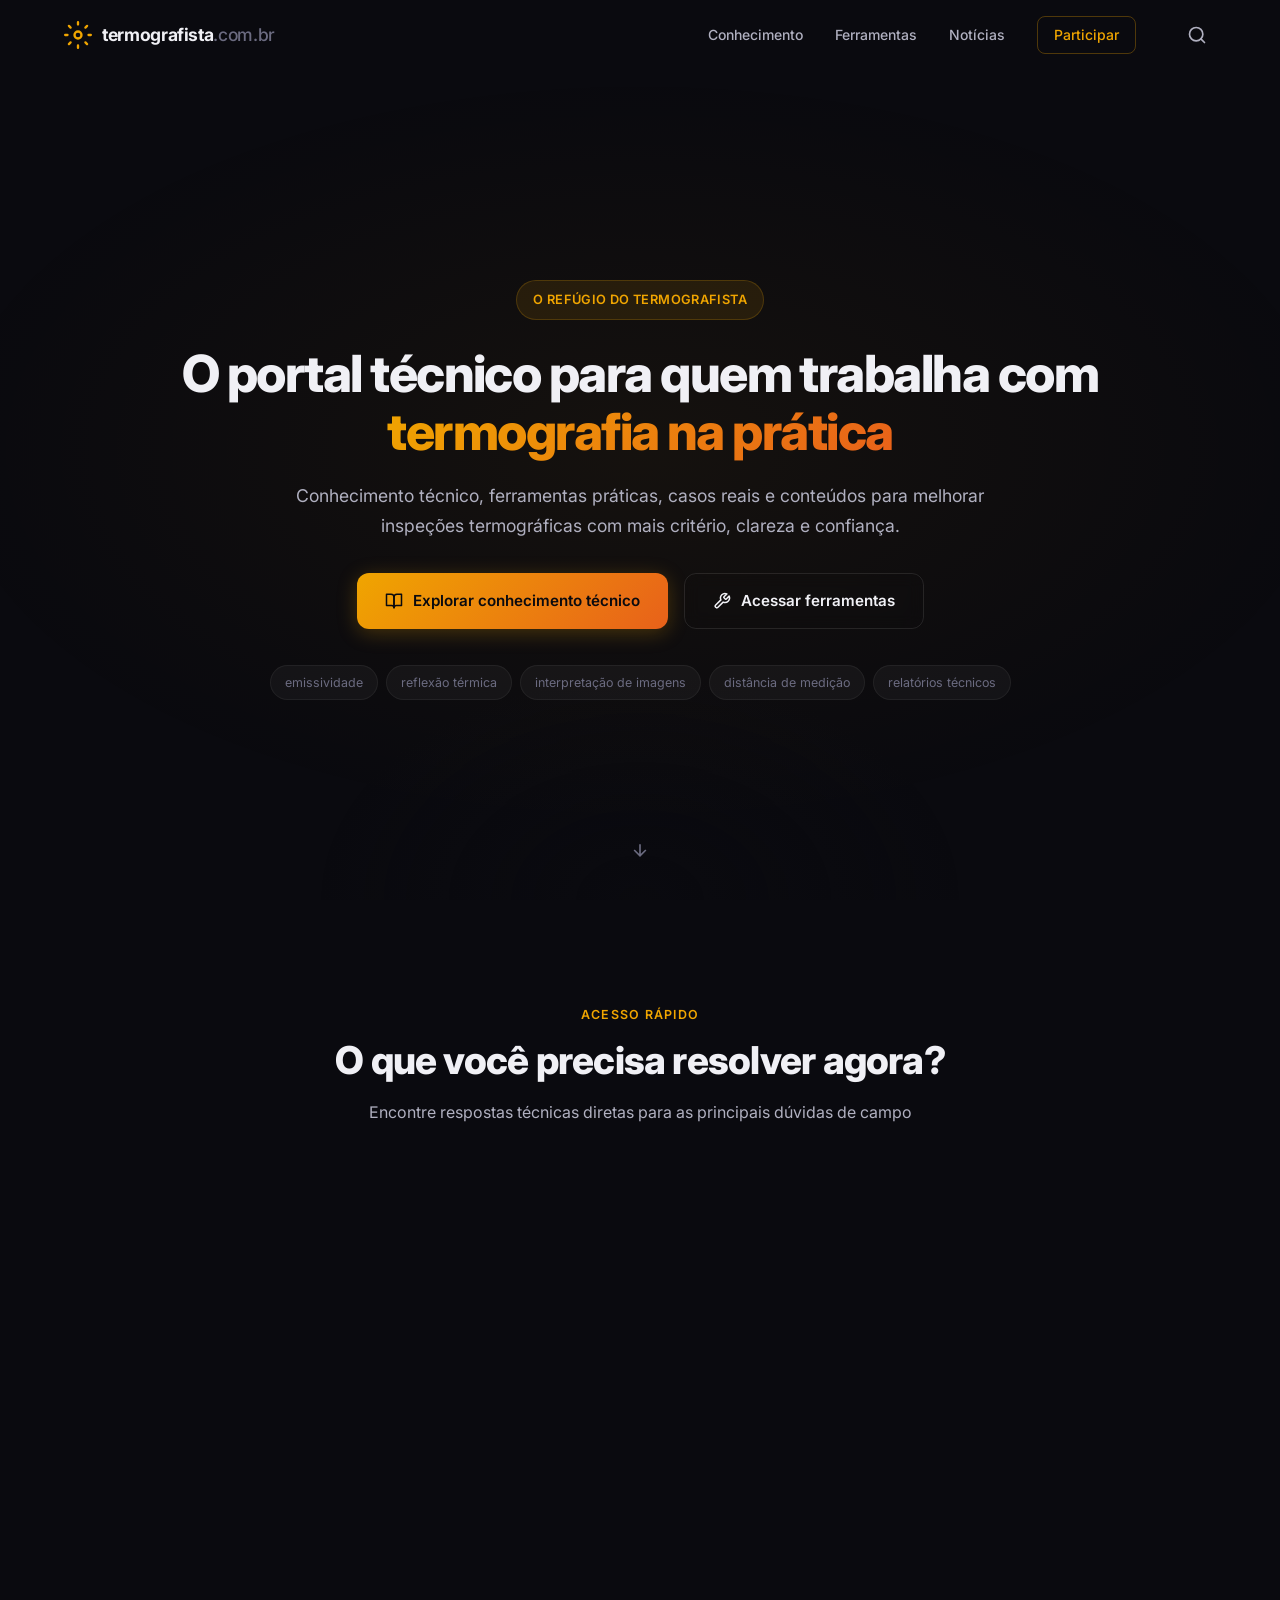
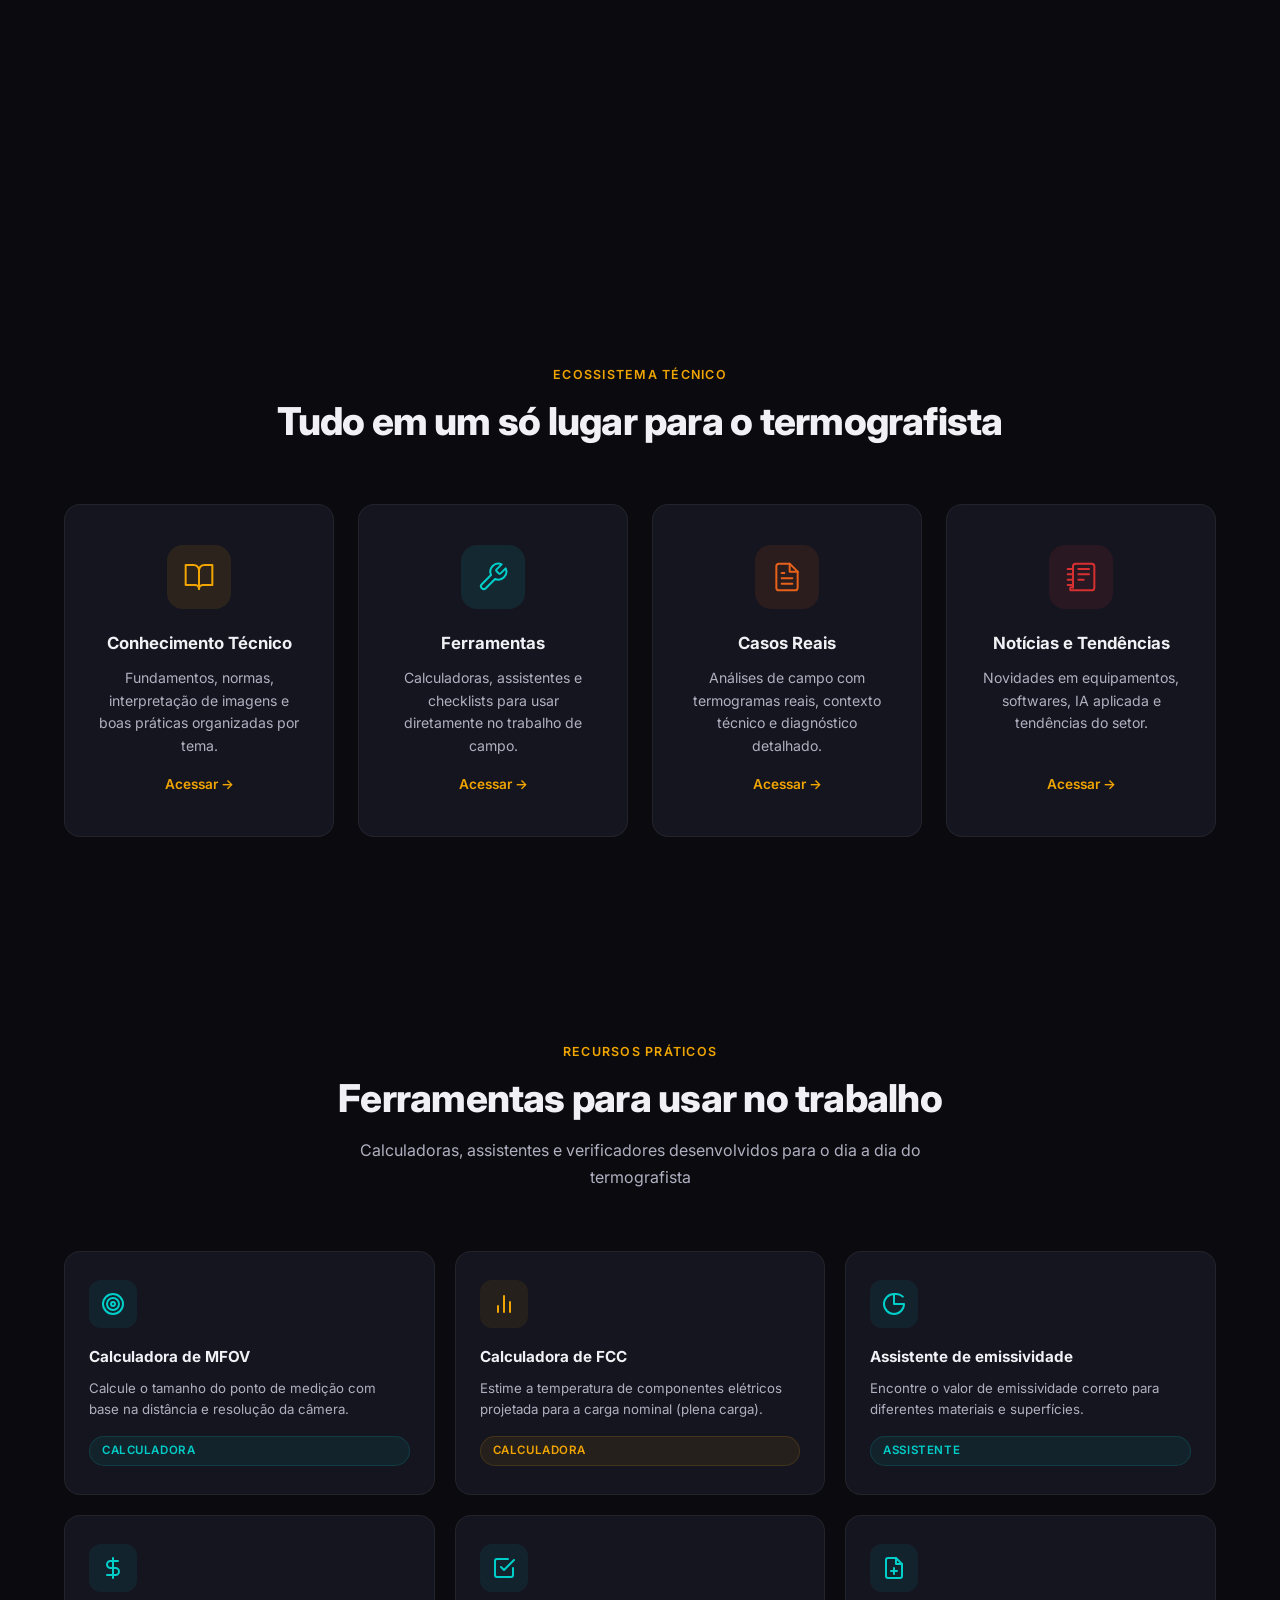
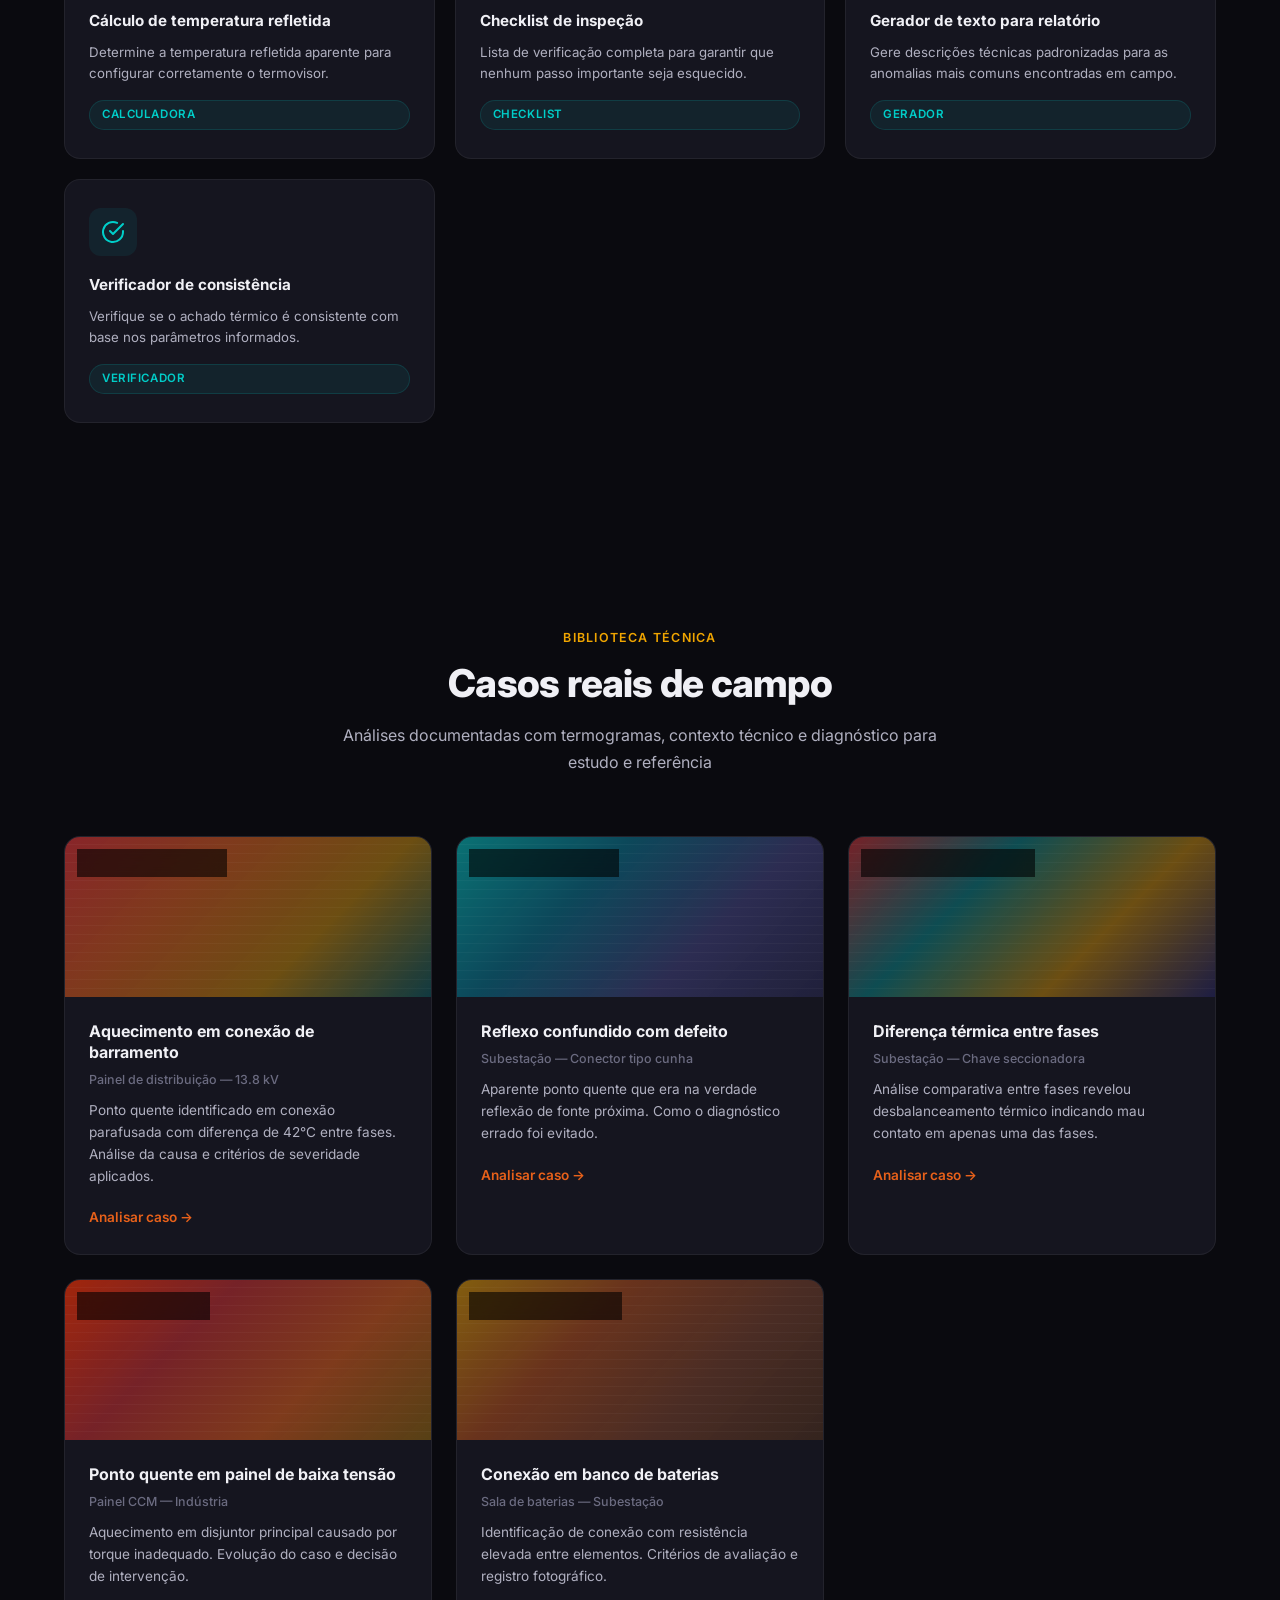
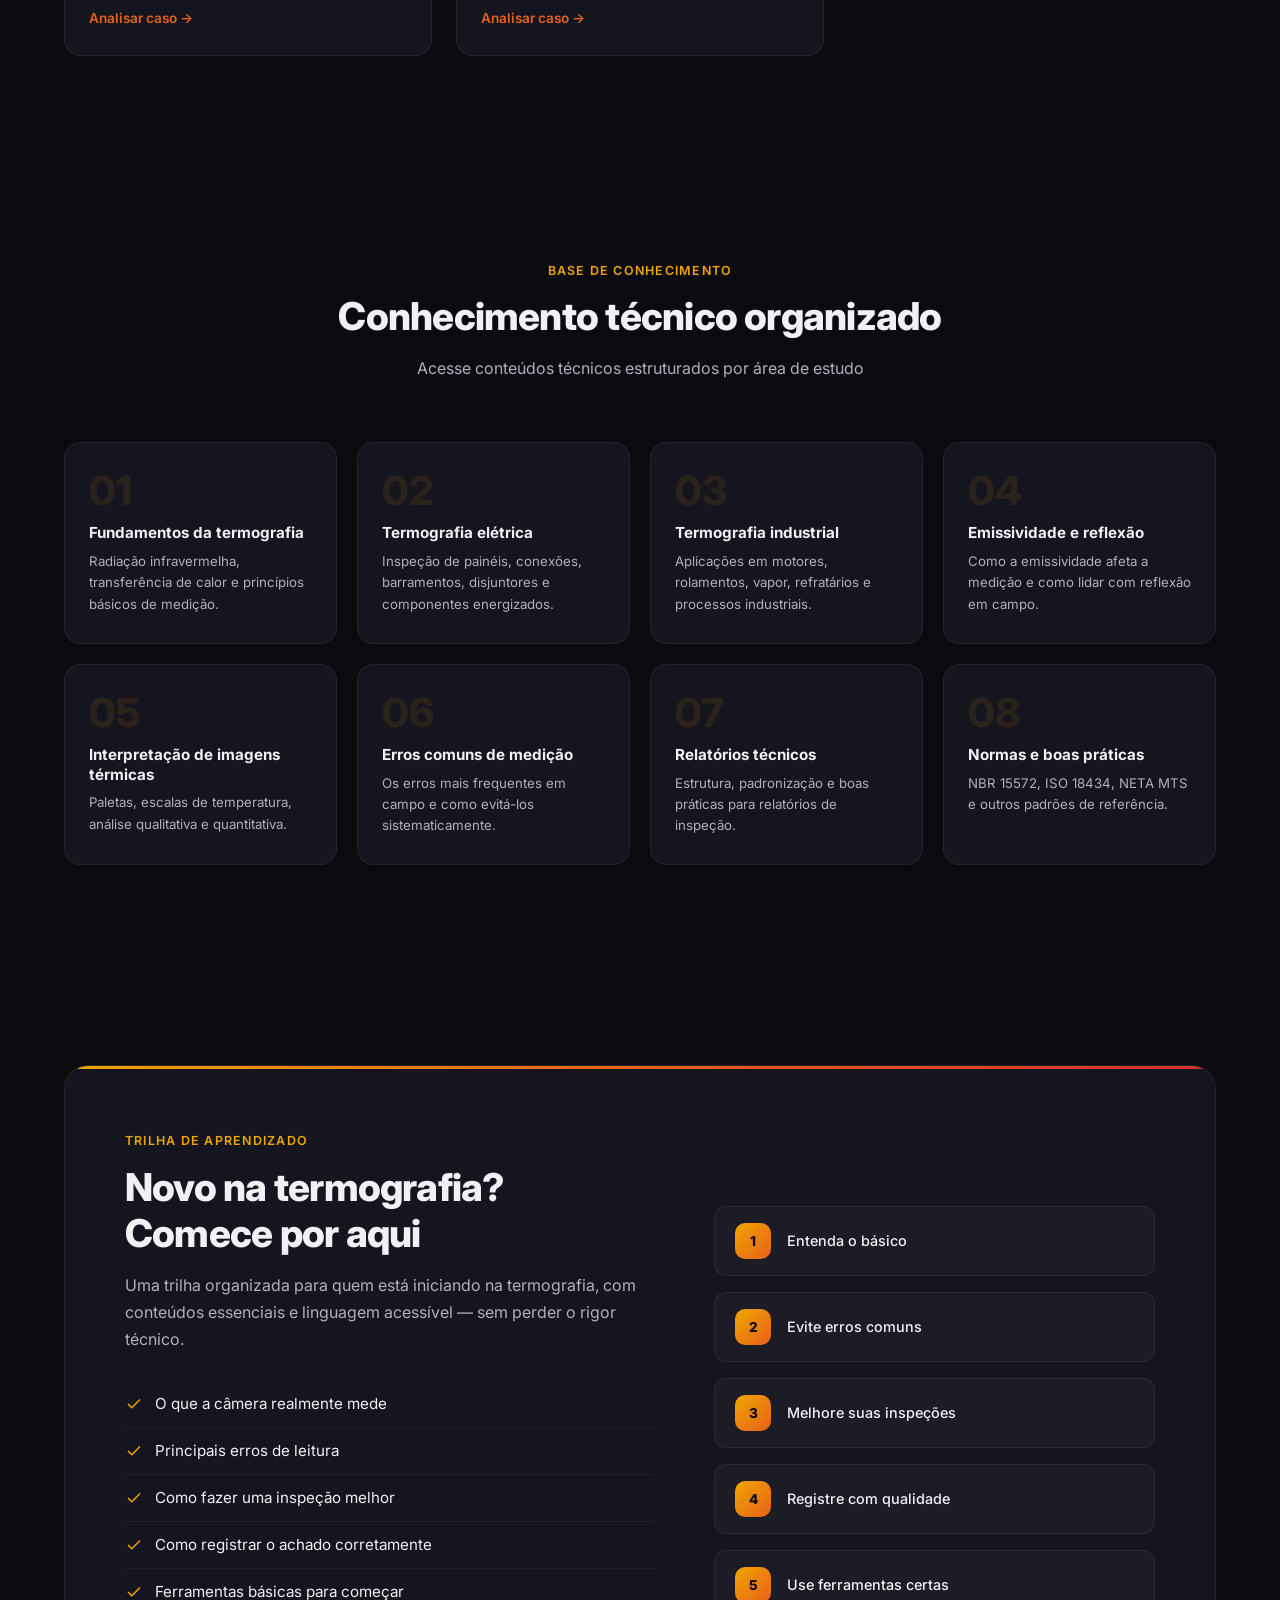
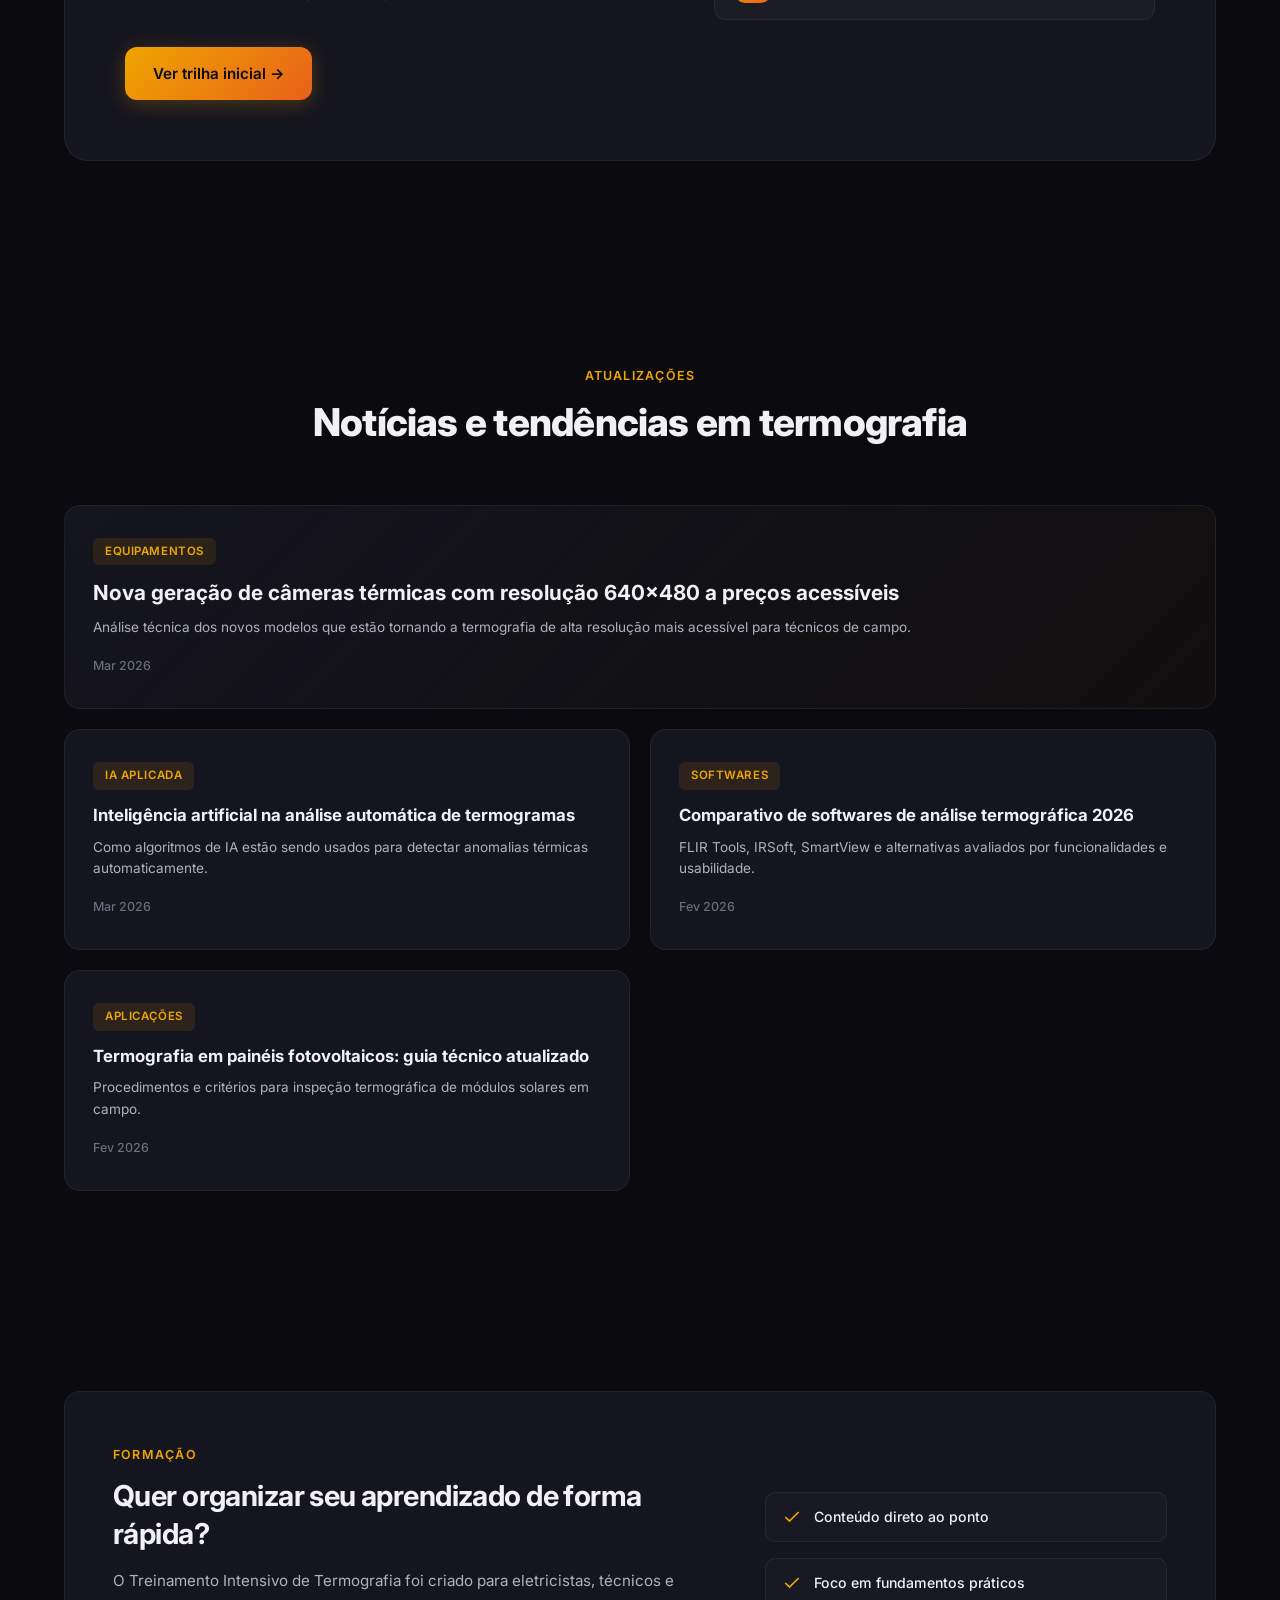
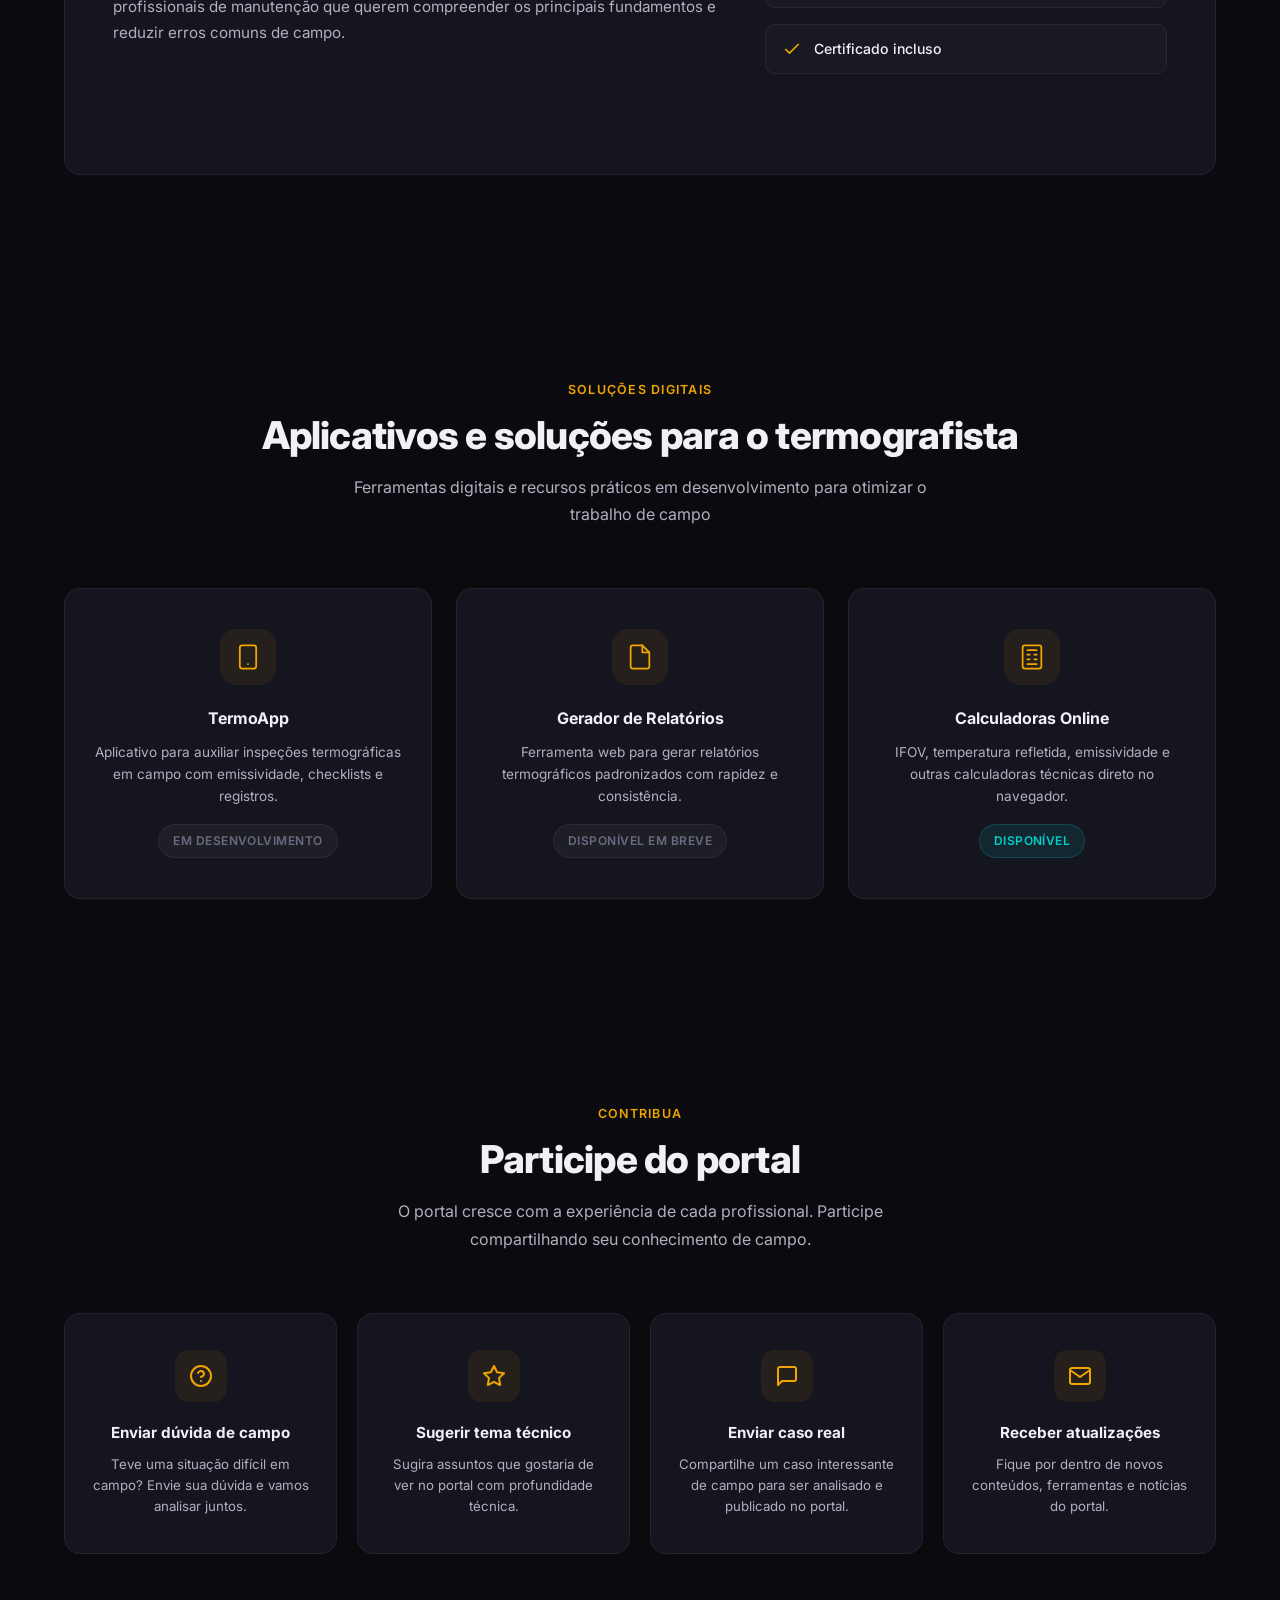
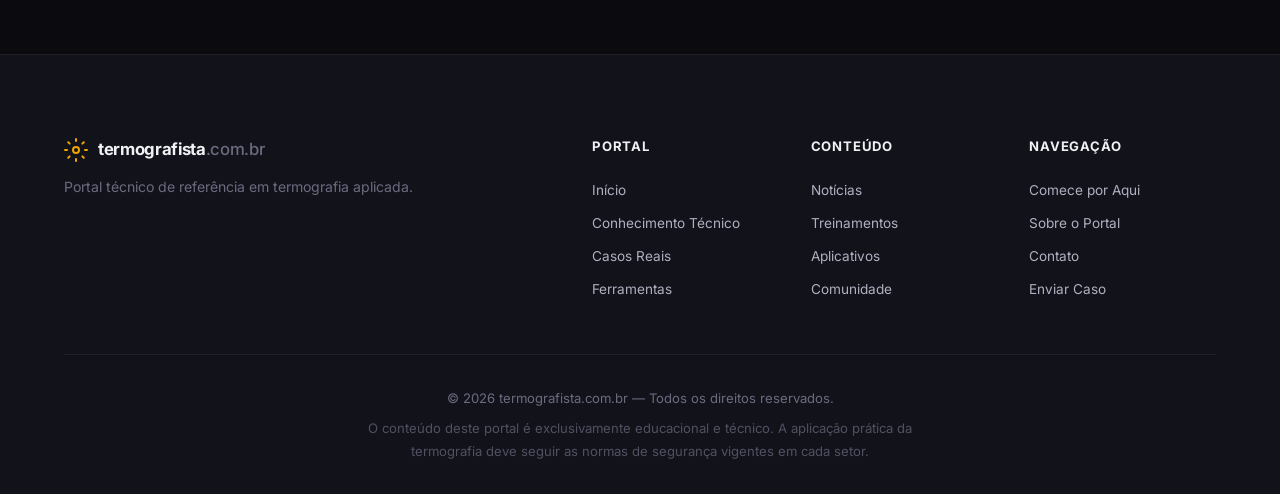
==== index.html @ 7bcf5c2f "Inserindo calculadora FCC" ====
<!DOCTYPE html>
<html lang="pt-BR">

<head>
    <meta charset="UTF-8">
    <meta name="viewport" content="width=device-width, initial-scale=1.0">
    <title>Termografista — Portal Técnico de Termografia Aplicada</title>
    <meta name="description"
        content="Portal técnico de referência em termografia aplicada. Conhecimento técnico, ferramentas práticas, casos reais e conteúdos para melhorar inspeções termográficas.">
    <meta name="keywords"
        content="termografia, termografista, inspeção termográfica, manutenção preditiva, câmera térmica, emissividade, IFOV, relatório técnico">
    <meta name="author" content="Nivacyr Carvalho Jr">
    <meta name="robots" content="index, follow">

    <!-- Open Graph -->
    <meta property="og:title" content="Termografista — Portal Técnico de Termografia Aplicada">
    <meta property="og:description"
        content="Conhecimento técnico, ferramentas práticas, casos reais e conteúdos para melhorar inspeções termográficas.">
    <meta property="og:type" content="website">
    <meta property="og:url" content="https://www.termografista.com.br">

    <!-- Fonts -->
    <link rel="preconnect" href="https://fonts.googleapis.com">
    <link rel="preconnect" href="https://fonts.gstatic.com" crossorigin>
    <link href="https://fonts.googleapis.com/css2?family=Inter:wght@400;500;600;700;800&display=swap" rel="stylesheet">

    <!-- Styles -->
    <link rel="stylesheet" href="style.css">

    <!-- Schema.org JSON-LD -->
    <script type="application/ld+json">
    {
        "@context": "https://schema.org",
        "@type": "WebSite",
        "name": "Termografista",
        "url": "https://www.termografista.com.br",
        "description": "Portal técnico de referência em termografia aplicada para eletricistas, técnicos de manutenção e inspetores.",
        "publisher": {
            "@type": "Person",
            "name": "Nivacyr Carvalho Jr"
        },
        "potentialAction": {
            "@type": "SearchAction",
            "target": "https://www.termografista.com.br/busca?q={search_term_string}",
            "query-input": "required name=search_term_string"
        }
    }
    </script>
</head>

<body>
    <!-- ============ BACKGROUND VIDEO ============ -->
    <video autoplay muted loop playsinline class="background-video">
        <source src="video.mp4" type="video/mp4">
    </video>

    <!-- ============ NAVBAR ============ -->
    <nav class="navbar" id="navbar">
        <div class="nav-container">
            <a href="#" class="nav-logo">
                <span class="logo-icon">
                    <svg width="28" height="28" viewBox="0 0 24 24" fill="none" stroke="currentColor" stroke-width="2"
                        stroke-linecap="round" stroke-linejoin="round">
                        <circle cx="12" cy="12" r="3" />
                        <path d="M12 1v2M12 21v2M4.22 4.22l1.42 1.42M18.36 18.36l1.42 1.42M1 12h2M21 12h2M4.22 19.78l1.42-1.42M18.36 5.64l1.42-1.42" />
                    </svg>
                </span>
                <span class="logo-text">termografista<span class="logo-dot">.com.br</span></span>
            </a>
            <div class="nav-links" id="navLinks">
                <a href="#conhecimento" class="nav-link">Conhecimento</a>
                <a href="#ferramentas" class="nav-link">Ferramentas</a>
                <a href="#noticias" class="nav-link">Notícias</a>
                <a href="#comunidade" class="nav-link nav-link-cta">Participar</a>
                
                <!-- Barra de Pesquisa Expansível -->
                <div class="search-container">
                    <form action="pesquisa.html" method="GET" target="_blank" class="search-form">
                        <input type="text" name="q" class="search-input" placeholder="Pesquisar..." required>
                        <button type="submit" class="search-btn" aria-label="Pesquisar">
                            <svg width="20" height="20" viewBox="0 0 24 24" fill="none" stroke="currentColor" stroke-width="2" stroke-linecap="round" stroke-linejoin="round">
                                <circle cx="11" cy="11" r="8"></circle>
                                <line x1="21" y1="21" x2="16.65" y2="16.65"></line>
                            </svg>
                        </button>
                    </form>
                </div>
            </div>
            <button class="nav-toggle" id="navToggle" aria-label="Menu">
                <span></span>
                <span></span>
                <span></span>
            </button>
        </div>
    </nav>

    <!-- ============ 1. HERO PRINCIPAL ============ -->
    <section class="hero" id="hero">
        <div class="hero-bg-gradient"></div>
        <div class="hero-container">
            <div class="hero-content">
                <div class="hero-badge">O REFÚGIO DO TERMOGRAFISTA</div>
                <h1 class="hero-title">
                    O portal técnico para quem trabalha com
                    <span class="hero-highlight">termografia na prática</span>
                </h1>
                <p class="hero-subtitle">
                    Conhecimento técnico, ferramentas práticas, casos reais e conteúdos para melhorar inspeções
                    termográficas com mais critério, clareza e confiança.
                </p>
                <div class="hero-buttons">
                    <a href="#conhecimento" class="btn btn-primary" id="btn-explorar">
                        <svg width="18" height="18" viewBox="0 0 24 24" fill="none" stroke="currentColor"
                            stroke-width="2" stroke-linecap="round" stroke-linejoin="round">
                            <path d="M2 3h6a4 4 0 0 1 4 4v14a3 3 0 0 0-3-3H2z" />
                            <path d="M22 3h-6a4 4 0 0 0-4 4v14a3 3 0 0 1 3-3h7z" />
                        </svg>
                        Explorar conhecimento técnico
                    </a>
                    <a href="#ferramentas" class="btn btn-secondary" id="btn-ferramentas">
                        <svg width="18" height="18" viewBox="0 0 24 24" fill="none" stroke="currentColor"
                            stroke-width="2" stroke-linecap="round" stroke-linejoin="round">
                            <path d="M14.7 6.3a1 1 0 0 0 0 1.4l1.6 1.6a1 1 0 0 0 1.4 0l3.77-3.77a6 6 0 0 1-7.94 7.94l-6.91 6.91a2.12 2.12 0 0 1-3-3l6.91-6.91a6 6 0 0 1 7.94-7.94l-3.76 3.76z" />
                        </svg>
                        Acessar ferramentas
                    </a>
                </div>
                <div class="hero-tags">
                    <span class="hero-tag">emissividade</span>
                    <span class="hero-tag">reflexão térmica</span>
                    <span class="hero-tag">interpretação de imagens</span>
                    <span class="hero-tag">distância de medição</span>
                    <span class="hero-tag">relatórios técnicos</span>
                </div>
            </div>

        </div>
        <div class="hero-scroll-indicator">
            <svg width="20" height="20" viewBox="0 0 24 24" fill="none" stroke="currentColor" stroke-width="2">
                <path d="M12 5v14M5 12l7 7 7-7" />
            </svg>
        </div>
    </section>

    <!-- ============ 2. ACESSO RÁPIDO POR DÚVIDA REAL ============ -->
    <section class="section section-duvidas" id="duvidas">
        <div class="container">
            <div class="section-header">
                <span class="section-label">Acesso rápido</span>
                <h2 class="section-title">O que você precisa resolver agora?</h2>
                <p class="section-desc">Encontre respostas técnicas diretas para as principais dúvidas de campo</p>
            </div>
            <div class="duvidas-grid">
                <div class="duvida-card" id="duvida-emissividade">
                    <div class="duvida-card-inner">
                        <div class="duvida-card-front">
                            <div class="duvida-icon">
                                <svg width="24" height="24" viewBox="0 0 24 24" fill="none" stroke="currentColor" stroke-width="2" stroke-linecap="round" stroke-linejoin="round">
                                    <circle cx="12" cy="12" r="10" />
                                    <path d="M12 16v-4M12 8h.01" />
                                </svg>
                            </div>
                            <h3>Erro de emissividade</h3>
                            <p>Entenda por que o valor de emissividade errado compromete toda a sua medição de temperatura.</p>
                            <span class="duvida-link btn-flip">Ver explicação →</span>
                        </div>
                        <div class="duvida-card-back">
                            <p>Valor incorreto de emissividade gera leituras erradas de temperatura, podendo mascarar ou exagerar falhas térmicas.</p>
                            <span class="duvida-link btn-flip">← Voltar</span>
                        </div>
                    </div>
                </div>
                <div class="duvida-card" id="duvida-reflexo">
                    <div class="duvida-card-inner">
                        <div class="duvida-card-front">
                            <div class="duvida-icon">
                                <svg width="24" height="24" viewBox="0 0 24 24" fill="none" stroke="currentColor" stroke-width="2" stroke-linecap="round" stroke-linejoin="round">
                                    <path d="M12 2L2 7l10 5 10-5-10-5zM2 17l10 5 10-5M2 12l10 5 10-5" />
                                </svg>
                            </div>
                            <h3>Reflexo térmico ou aquecimento real?</h3>
                            <p>Como diferenciar uma fonte de calor refletida de um ponto quente verdadeiro na imagem.</p>
                            <span class="duvida-link btn-flip">Ver explicação →</span>
                        </div>
                        <div class="duvida-card-back">
                            <p>Se a temperatura muda com o ângulo ou posição, é reflexo. Se permanece fixa no ponto, é aquecimento real.</p>
                            <span class="duvida-link btn-flip">← Voltar</span>
                        </div>
                    </div>
                </div>
                <div class="duvida-card" id="duvida-ifov">
                    <div class="duvida-card-inner">
                        <div class="duvida-card-front">
                            <div class="duvida-icon">
                                <svg width="24" height="24" viewBox="0 0 24 24" fill="none" stroke="currentColor" stroke-width="2" stroke-linecap="round" stroke-linejoin="round">
                                    <circle cx="12" cy="12" r="10" />
                                    <circle cx="12" cy="12" r="6" />
                                    <circle cx="12" cy="12" r="2" />
                                </svg>
                            </div>
                            <h3>Distância de medição e IFOV</h3>
                            <p>Saiba como a distância e a resolução óptica afetam diretamente a precisão da leitura.</p>
                            <span class="duvida-link btn-flip">Ver explicação →</span>
                        </div>
                        <div class="duvida-card-back">
                            <p>Se o alvo for menor que o IFOV, a leitura mistura fundo e perde precisão. O alvo deve ocupar vários pixels.</p>
                            <span class="duvida-link btn-flip">← Voltar</span>
                        </div>
                    </div>
                </div>
                <div class="duvida-card" id="duvida-gradiente">
                    <div class="duvida-card-inner">
                        <div class="duvida-card-front">
                            <div class="duvida-icon">
                                <svg width="24" height="24" viewBox="0 0 24 24" fill="none" stroke="currentColor" stroke-width="2" stroke-linecap="round" stroke-linejoin="round">
                                    <path d="M4 14.899A7 7 0 1 1 15.71 8h1.79a4.5 4.5 0 0 1 2.5 8.242" />
                                    <path d="M12 12v9M8 17l4 4 4-4" />
                                </svg>
                            </div>
                            <h3>Como interpretar gradiente térmico</h3>
                            <p>Interprete corretamente as variações de temperatura em diferentes pontos do componente.</p>
                            <span class="duvida-link btn-flip">Ver explicação →</span>
                        </div>
                        <div class="duvida-card-back">
                            <p>Diferença de temperatura (ΔT) indica anomalias. Comparar sempre fases e pontos equivalentes.</p>
                            <span class="duvida-link btn-flip">← Voltar</span>
                        </div>
                    </div>
                </div>
                <div class="duvida-card" id="duvida-relatorio">
                    <div class="duvida-card-inner">
                        <div class="duvida-card-front">
                            <div class="duvida-icon">
                                <svg width="24" height="24" viewBox="0 0 24 24" fill="none" stroke="currentColor" stroke-width="2" stroke-linecap="round" stroke-linejoin="round">
                                    <path d="M14 2H6a2 2 0 0 0-2 2v16a2 2 0 0 0 2 2h12a2 2 0 0 0 2-2V8z" />
                                    <polyline points="14 2 14 8 20 8" />
                                    <line x1="16" y1="13" x2="8" y2="13" />
                                    <line x1="16" y1="17" x2="8" y2="17" />
                                </svg>
                            </div>
                            <h3>Como descrever o achado no relatório</h3>
                            <p>Técnicas para registrar anomalias térmicas com clareza, objetividade e critério técnico.</p>
                            <span class="duvida-link btn-flip">Ver explicação →</span>
                        </div>
                        <div class="duvida-card-back">
                            <p>Registrar local, carga, temperaturas, ΔT, possível causa e recomendação, de forma objetiva e quantificada.</p>
                            <span class="duvida-link btn-flip">← Voltar</span>
                        </div>
                    </div>
                </div>
                <div class="duvida-card" id="duvida-metalicas">
                    <div class="duvida-card-inner">
                        <div class="duvida-card-front">
                            <div class="duvida-icon">
                                <svg width="24" height="24" viewBox="0 0 24 24" fill="none" stroke="currentColor" stroke-width="2" stroke-linecap="round" stroke-linejoin="round">
                                    <rect x="3" y="3" width="18" height="18" rx="2" ry="2" />
                                    <path d="M3 9h18M9 21V9" />
                                </svg>
                            </div>
                            <h3>Superfícies metálicas brilhantes</h3>
                            <p>Por que metais polidos e brilhantes são os alvos mais difíceis e como lidar com isso.</p>
                            <span class="duvida-link btn-flip">Ver explicação →</span>
                        </div>
                        <div class="duvida-card-back">
                            <p>Baixa emissividade e alta reflexão geram leituras falsas. Use fita ou ajuste emissividade.</p>
                            <span class="duvida-link btn-flip">← Voltar</span>
                        </div>
                    </div>
                </div>
                <div class="duvida-card" id="duvida-radiometrica">
                    <div class="duvida-card-inner">
                        <div class="duvida-card-front">
                            <div class="duvida-icon">
                                <svg width="24" height="24" viewBox="0 0 24 24" fill="none" stroke="currentColor" stroke-width="2" stroke-linecap="round" stroke-linejoin="round">
                                    <rect x="2" y="2" width="20" height="20" rx="2" />
                                    <path d="M7 2v20M17 2v20M2 12h20M2 7h5M2 17h5M17 7h5M17 17h5" />
                                </svg>
                            </div>
                            <h3>Imagem térmica vs. radiométrica</h3>
                            <p>Entenda a diferença entre uma foto térmica simples e um termograma com dados reais de temperatura.</p>
                            <span class="duvida-link btn-flip">Ver explicação →</span>
                        </div>
                        <div class="duvida-card-back">
                            <p>Imagem simples é visual. Radiométrica permite medir temperatura em cada pixel e analisar corretamente.</p>
                            <span class="duvida-link btn-flip">← Voltar</span>
                        </div>
                    </div>
                </div>
                <div class="duvida-card" id="duvida-eletrica">
                    <div class="duvida-card-inner">
                        <div class="duvida-card-front">
                            <div class="duvida-icon">
                                <svg width="24" height="24" viewBox="0 0 24 24" fill="none" stroke="currentColor" stroke-width="2" stroke-linecap="round" stroke-linejoin="round">
                                    <path d="M13 2 3 14h9l-1 8 10-12h-9l1-8z" />
                                </svg>
                            </div>
                            <h3>Erros de leitura em inspeção elétrica</h3>
                            <p>Os erros mais comuns ao inspecionar painéis, barramentos e conexões elétricas com termovisor.</p>
                            <span class="duvida-link btn-flip">Ver explicação →</span>
                        </div>
                        <div class="duvida-card-back">
                            <p>Principais: emissividade errada, reflexo, distância inadequada, baixa carga e falta de comparação entre fases.</p>
                            <span class="duvida-link btn-flip">← Voltar</span>
                        </div>
                    </div>
                </div>
            </div>
        </div>
    </section>

    <!-- ============ 3. PILARES DO PORTAL ============ -->
    <section class="section section-pilares" id="pilares">
        <div class="container">
            <div class="section-header">
                <span class="section-label">Ecossistema técnico</span>
                <h2 class="section-title">Tudo em um só lugar para o termografista</h2>
            </div>
            <div class="pilares-grid">
                <a href="#conhecimento" class="pilar-card" id="pilar-conhecimento">
                    <div class="pilar-icon pilar-icon-conhecimento">
                        <svg width="32" height="32" viewBox="0 0 24 24" fill="none" stroke="currentColor"
                            stroke-width="1.5" stroke-linecap="round" stroke-linejoin="round">
                            <path d="M2 3h6a4 4 0 0 1 4 4v14a3 3 0 0 0-3-3H2z" />
                            <path d="M22 3h-6a4 4 0 0 0-4 4v14a3 3 0 0 1 3-3h7z" />
                        </svg>
                    </div>
                    <h3>Conhecimento Técnico</h3>
                    <p>Fundamentos, normas, interpretação de imagens e boas práticas organizadas por tema.</p>
                    <span class="pilar-link">Acessar →</span>
                </a>
                <a href="#ferramentas" class="pilar-card" id="pilar-ferramentas">
                    <div class="pilar-icon pilar-icon-ferramentas">
                        <svg width="32" height="32" viewBox="0 0 24 24" fill="none" stroke="currentColor"
                            stroke-width="1.5" stroke-linecap="round" stroke-linejoin="round">
                            <path d="M14.7 6.3a1 1 0 0 0 0 1.4l1.6 1.6a1 1 0 0 0 1.4 0l3.77-3.77a6 6 0 0 1-7.94 7.94l-6.91 6.91a2.12 2.12 0 0 1-3-3l6.91-6.91a6 6 0 0 1 7.94-7.94l-3.76 3.76z" />
                        </svg>
                    </div>
                    <h3>Ferramentas</h3>
                    <p>Calculadoras, assistentes e checklists para usar diretamente no trabalho de campo.</p>
                    <span class="pilar-link">Acessar →</span>
                </a>
                <a href="#casos" class="pilar-card" id="pilar-casos">
                    <div class="pilar-icon pilar-icon-casos">
                        <svg width="32" height="32" viewBox="0 0 24 24" fill="none" stroke="currentColor"
                            stroke-width="1.5" stroke-linecap="round" stroke-linejoin="round">
                            <path d="M14 2H6a2 2 0 0 0-2 2v16a2 2 0 0 0 2 2h12a2 2 0 0 0 2-2V8z" />
                            <polyline points="14 2 14 8 20 8" />
                            <path d="M16 13H8M16 17H8M10 9H8" />
                        </svg>
                    </div>
                    <h3>Casos Reais</h3>
                    <p>Análises de campo com termogramas reais, contexto técnico e diagnóstico detalhado.</p>
                    <span class="pilar-link">Acessar →</span>
                </a>
                <a href="#noticias" class="pilar-card" id="pilar-noticias">
                    <div class="pilar-icon pilar-icon-noticias">
                        <svg width="32" height="32" viewBox="0 0 24 24" fill="none" stroke="currentColor"
                            stroke-width="1.5" stroke-linecap="round" stroke-linejoin="round">
                            <path d="M4 22h16a2 2 0 0 0 2-2V4a2 2 0 0 0-2-2H8a2 2 0 0 0-2 2v16a2 2 0 0 0-2 0z" />
                            <path d="M2 6h4M2 10h4M2 14h4M2 18h4" />
                            <path d="M10 6h8M10 10h8M10 14h4" />
                        </svg>
                    </div>
                    <h3>Notícias e Tendências</h3>
                    <p>Novidades em equipamentos, softwares, IA aplicada e tendências do setor.</p>
                    <span class="pilar-link">Acessar →</span>
                </a>
            </div>
        </div>
    </section>

    <!-- ============ 4. FERRAMENTAS EM DESTAQUE ============ -->
    <section class="section section-ferramentas" id="ferramentas">
        <div class="container">
            <div class="section-header">
                <span class="section-label">Recursos práticos</span>
                <h2 class="section-title">Ferramentas para usar no trabalho</h2>
                <p class="section-desc">Calculadoras, assistentes e verificadores desenvolvidos para o dia a dia do
                    termografista</p>
            </div>
            <div class="tools-grid">
                <a href="calculadora-ifov.html" class="tool-card" id="tool-ifov">
                    <div class="tool-icon">
                        <svg width="24" height="24" viewBox="0 0 24 24" fill="none" stroke="currentColor"
                            stroke-width="2" stroke-linecap="round" stroke-linejoin="round">
                            <circle cx="12" cy="12" r="10" />
                            <circle cx="12" cy="12" r="6" />
                            <circle cx="12" cy="12" r="2" />
                        </svg>
                    </div>
                    <h3>Calculadora de MFOV</h3>
                    <p>Calcule o tamanho do ponto de medição com base na distância e resolução da câmera.</p>
                    <span class="tool-badge">Calculadora</span>
                </a>
                <a href="calculadora-fcc.html" class="tool-card" id="tool-fcc">
                    <div class="tool-icon" style="background: rgba(240, 165, 0, 0.08); color: var(--accent-yellow);">
                        <svg width="24" height="24" viewBox="0 0 24 24" fill="none" stroke="currentColor"
                            stroke-width="2" stroke-linecap="round" stroke-linejoin="round">
                            <line x1="18" y1="20" x2="18" y2="10" />
                            <line x1="12" y1="20" x2="12" y2="4" />
                            <line x1="6" y1="20" x2="6" y2="14" />
                        </svg>
                    </div>
                    <h3>Calculadora de FCC</h3>
                    <p>Estime a temperatura de componentes elétricos projetada para a carga nominal (plena carga).</p>
                    <span class="tool-badge" style="background: rgba(240, 165, 0, 0.08); border-color: rgba(240, 165, 0, 0.15); color: var(--accent-yellow);">Calculadora</span>
                </a>
                <a href="#" class="tool-card" id="tool-emissividade">
                    <div class="tool-icon">
                        <svg width="24" height="24" viewBox="0 0 24 24" fill="none" stroke="currentColor"
                            stroke-width="2" stroke-linecap="round" stroke-linejoin="round">
                            <path d="M12 2a10 10 0 1 0 10 10H12V2z" />
                            <path d="M20.84 4.61a10 10 0 0 0-8.45-2.56" />
                        </svg>
                    </div>
                    <h3>Assistente de emissividade</h3>
                    <p>Encontre o valor de emissividade correto para diferentes materiais e superfícies.</p>
                    <span class="tool-badge">Assistente</span>
                </a>
                <a href="#" class="tool-card" id="tool-refletida">
                    <div class="tool-icon">
                        <svg width="24" height="24" viewBox="0 0 24 24" fill="none" stroke="currentColor"
                            stroke-width="2" stroke-linecap="round" stroke-linejoin="round">
                            <path d="M12 2v20M17 5H9.5a3.5 3.5 0 0 0 0 7h5a3.5 3.5 0 0 1 0 7H6" />
                        </svg>
                    </div>
                    <h3>Cálculo de temperatura refletida</h3>
                    <p>Determine a temperatura refletida aparente para configurar corretamente o termovisor.</p>
                    <span class="tool-badge">Calculadora</span>
                </a>
                <a href="#" class="tool-card" id="tool-checklist">
                    <div class="tool-icon">
                        <svg width="24" height="24" viewBox="0 0 24 24" fill="none" stroke="currentColor"
                            stroke-width="2" stroke-linecap="round" stroke-linejoin="round">
                            <path d="M9 11l3 3L22 4" />
                            <path d="M21 12v7a2 2 0 0 1-2 2H5a2 2 0 0 1-2-2V5a2 2 0 0 1 2-2h11" />
                        </svg>
                    </div>
                    <h3>Checklist de inspeção</h3>
                    <p>Lista de verificação completa para garantir que nenhum passo importante seja esquecido.</p>
                    <span class="tool-badge">Checklist</span>
                </a>
                <a href="#" class="tool-card" id="tool-gerador">
                    <div class="tool-icon">
                        <svg width="24" height="24" viewBox="0 0 24 24" fill="none" stroke="currentColor"
                            stroke-width="2" stroke-linecap="round" stroke-linejoin="round">
                            <path d="M14 2H6a2 2 0 0 0-2 2v16a2 2 0 0 0 2 2h12a2 2 0 0 0 2-2V8z" />
                            <polyline points="14 2 14 8 20 8" />
                            <line x1="12" y1="18" x2="12" y2="12" />
                            <line x1="9" y1="15" x2="15" y2="15" />
                        </svg>
                    </div>
                    <h3>Gerador de texto para relatório</h3>
                    <p>Gere descrições técnicas padronizadas para as anomalias mais comuns encontradas em campo.</p>
                    <span class="tool-badge">Gerador</span>
                </a>
                <a href="#" class="tool-card" id="tool-verificador">
                    <div class="tool-icon">
                        <svg width="24" height="24" viewBox="0 0 24 24" fill="none" stroke="currentColor"
                            stroke-width="2" stroke-linecap="round" stroke-linejoin="round">
                            <path d="M22 11.08V12a10 10 0 1 1-5.93-9.14" />
                            <polyline points="22 4 12 14.01 9 11.01" />
                        </svg>
                    </div>
                    <h3>Verificador de consistência</h3>
                    <p>Verifique se o achado térmico é consistente com base nos parâmetros informados.</p>
                    <span class="tool-badge">Verificador</span>
                </a>
            </div>
        </div>
    </section>

    <!-- ============ 5. CASOS REAIS ============ -->
    <section class="section section-casos" id="casos">
        <div class="container">
            <div class="section-header">
                <span class="section-label">Biblioteca técnica</span>
                <h2 class="section-title">Casos reais de campo</h2>
                <p class="section-desc">Análises documentadas com termogramas, contexto técnico e diagnóstico para
                    estudo e referência</p>
            </div>
            <div class="casos-grid">
                <div class="caso-card" id="caso-conexao">
                    <div class="caso-thumbnail">
                        <div class="caso-thermal-overlay">
                            <div class="thermal-gradient"></div>
                        </div>
                        <span class="caso-badge-type">Conexão elétrica</span>
                    </div>
                    <div class="caso-content">
                        <h3>Aquecimento em conexão de barramento</h3>
                        <span class="caso-asset">Painel de distribuição — 13.8 kV</span>
                        <p>Ponto quente identificado em conexão parafusada com diferença de 42°C entre fases. Análise
                            da causa e critérios de severidade aplicados.</p>
                        <a href="#" class="caso-link">Analisar caso →</a>
                    </div>
                </div>
                <div class="caso-card" id="caso-reflexo">
                    <div class="caso-thumbnail">
                        <div class="caso-thermal-overlay caso-thermal-cool">
                            <div class="thermal-gradient"></div>
                        </div>
                        <span class="caso-badge-type">Reflexão térmica</span>
                    </div>
                    <div class="caso-content">
                        <h3>Reflexo confundido com defeito</h3>
                        <span class="caso-asset">Subestação — Conector tipo cunha</span>
                        <p>Aparente ponto quente que era na verdade reflexão de fonte próxima. Como o diagnóstico
                            errado foi evitado.</p>
                        <a href="#" class="caso-link">Analisar caso →</a>
                    </div>
                </div>
                <div class="caso-card" id="caso-fases">
                    <div class="caso-thumbnail">
                        <div class="caso-thermal-overlay caso-thermal-multi">
                            <div class="thermal-gradient"></div>
                        </div>
                        <span class="caso-badge-type">Comparação de fases</span>
                    </div>
                    <div class="caso-content">
                        <h3>Diferença térmica entre fases</h3>
                        <span class="caso-asset">Subestação — Chave seccionadora</span>
                        <p>Análise comparativa entre fases revelou desbalanceamento térmico indicando mau contato em
                            apenas uma das fases.</p>
                        <a href="#" class="caso-link">Analisar caso →</a>
                    </div>
                </div>
                <div class="caso-card" id="caso-painel">
                    <div class="caso-thumbnail">
                        <div class="caso-thermal-overlay caso-thermal-hot">
                            <div class="thermal-gradient"></div>
                        </div>
                        <span class="caso-badge-type">Painel elétrico</span>
                    </div>
                    <div class="caso-content">
                        <h3>Ponto quente em painel de baixa tensão</h3>
                        <span class="caso-asset">Painel CCM — Indústria</span>
                        <p>Aquecimento em disjuntor principal causado por torque inadequado. Evolução do caso e
                            decisão de intervenção.</p>
                        <a href="#" class="caso-link">Analisar caso →</a>
                    </div>
                </div>
                <div class="caso-card" id="caso-baterias">
                    <div class="caso-thumbnail">
                        <div class="caso-thermal-overlay caso-thermal-warm">
                            <div class="thermal-gradient"></div>
                        </div>
                        <span class="caso-badge-type">Banco de baterias</span>
                    </div>
                    <div class="caso-content">
                        <h3>Conexão em banco de baterias</h3>
                        <span class="caso-asset">Sala de baterias — Subestação</span>
                        <p>Identificação de conexão com resistência elevada entre elementos. Critérios de avaliação e
                            registro fotográfico.</p>
                        <a href="#" class="caso-link">Analisar caso →</a>
                    </div>
                </div>
            </div>
        </div>
    </section>

    <!-- ============ 6. CONHECIMENTO TÉCNICO ============ -->
    <section class="section section-conhecimento" id="conhecimento">
        <div class="container">
            <div class="section-header">
                <span class="section-label">Base de conhecimento</span>
                <h2 class="section-title">Conhecimento técnico organizado</h2>
                <p class="section-desc">Acesse conteúdos técnicos estruturados por área de estudo</p>
            </div>
            <div class="knowledge-grid">
                <a href="#" class="knowledge-card" id="knowledge-fundamentos">
                    <div class="knowledge-number">01</div>
                    <h3>Fundamentos da termografia</h3>
                    <p>Radiação infravermelha, transferência de calor e princípios básicos de medição.</p>
                </a>
                <a href="#" class="knowledge-card" id="knowledge-eletrica">
                    <div class="knowledge-number">02</div>
                    <h3>Termografia elétrica</h3>
                    <p>Inspeção de painéis, conexões, barramentos, disjuntores e componentes energizados.</p>
                </a>
                <a href="#" class="knowledge-card" id="knowledge-industrial">
                    <div class="knowledge-number">03</div>
                    <h3>Termografia industrial</h3>
                    <p>Aplicações em motores, rolamentos, vapor, refratários e processos industriais.</p>
                </a>
                <a href="#" class="knowledge-card" id="knowledge-emissividade">
                    <div class="knowledge-number">04</div>
                    <h3>Emissividade e reflexão</h3>
                    <p>Como a emissividade afeta a medição e como lidar com reflexão em campo.</p>
                </a>
                <a href="#" class="knowledge-card" id="knowledge-interpretacao">
                    <div class="knowledge-number">05</div>
                    <h3>Interpretação de imagens térmicas</h3>
                    <p>Paletas, escalas de temperatura, análise qualitativa e quantitativa.</p>
                </a>
                <a href="#" class="knowledge-card" id="knowledge-erros">
                    <div class="knowledge-number">06</div>
                    <h3>Erros comuns de medição</h3>
                    <p>Os erros mais frequentes em campo e como evitá-los sistematicamente.</p>
                </a>
                <a href="#" class="knowledge-card" id="knowledge-relatorios">
                    <div class="knowledge-number">07</div>
                    <h3>Relatórios técnicos</h3>
                    <p>Estrutura, padronização e boas práticas para relatórios de inspeção.</p>
                </a>
                <a href="#" class="knowledge-card" id="knowledge-normas">
                    <div class="knowledge-number">08</div>
                    <h3>Normas e boas práticas</h3>
                    <p>NBR 15572, ISO 18434, NETA MTS e outros padrões de referência.</p>
                </a>
            </div>
        </div>
    </section>

    <!-- ============ 7. COMECE POR AQUI ============ -->
    <section class="section section-comece" id="comece">
        <div class="container">
            <div class="comece-wrapper">
                <div class="comece-content">
                    <span class="section-label">Trilha de aprendizado</span>
                    <h2 class="section-title">Novo na termografia? Comece por aqui</h2>
                    <p class="comece-desc">Uma trilha organizada para quem está iniciando na termografia, com conteúdos
                        essenciais e linguagem acessível — sem perder o rigor técnico.</p>
                    <ul class="comece-list">
                        <li>
                            <svg width="18" height="18" viewBox="0 0 24 24" fill="none" stroke="currentColor"
                                stroke-width="2">
                                <polyline points="20 6 9 17 4 12" />
                            </svg>
                            O que a câmera realmente mede
                        </li>
                        <li>
                            <svg width="18" height="18" viewBox="0 0 24 24" fill="none" stroke="currentColor"
                                stroke-width="2">
                                <polyline points="20 6 9 17 4 12" />
                            </svg>
                            Principais erros de leitura
                        </li>
                        <li>
                            <svg width="18" height="18" viewBox="0 0 24 24" fill="none" stroke="currentColor"
                                stroke-width="2">
                                <polyline points="20 6 9 17 4 12" />
                            </svg>
                            Como fazer uma inspeção melhor
                        </li>
                        <li>
                            <svg width="18" height="18" viewBox="0 0 24 24" fill="none" stroke="currentColor"
                                stroke-width="2">
                                <polyline points="20 6 9 17 4 12" />
                            </svg>
                            Como registrar o achado corretamente
                        </li>
                        <li>
                            <svg width="18" height="18" viewBox="0 0 24 24" fill="none" stroke="currentColor"
                                stroke-width="2">
                                <polyline points="20 6 9 17 4 12" />
                            </svg>
                            Ferramentas básicas para começar
                        </li>
                    </ul>
                    <a href="#" class="btn btn-primary" id="btn-trilha">Ver trilha inicial →</a>
                </div>
                <div class="comece-visual">
                    <div class="comece-steps">
                        <div class="comece-step">
                            <div class="step-number">1</div>
                            <span>Entenda o básico</span>
                        </div>
                        <div class="comece-step">
                            <div class="step-number">2</div>
                            <span>Evite erros comuns</span>
                        </div>
                        <div class="comece-step">
                            <div class="step-number">3</div>
                            <span>Melhore suas inspeções</span>
                        </div>
                        <div class="comece-step">
                            <div class="step-number">4</div>
                            <span>Registre com qualidade</span>
                        </div>
                        <div class="comece-step">
                            <div class="step-number">5</div>
                            <span>Use ferramentas certas</span>
                        </div>
                    </div>
                </div>
            </div>
        </div>
    </section>

    <!-- ============ 8. NOTÍCIAS E TENDÊNCIAS ============ -->
    <section class="section section-noticias" id="noticias">
        <div class="container">
            <div class="section-header">
                <span class="section-label">Atualizações</span>
                <h2 class="section-title">Notícias e tendências em termografia</h2>
            </div>
            <div class="noticias-grid">
                <a href="#" class="noticia-card noticia-featured" id="noticia-1">
                    <div class="noticia-category">Equipamentos</div>
                    <h3>Nova geração de câmeras térmicas com resolução 640×480 a preços acessíveis</h3>
                    <p>Análise técnica dos novos modelos que estão tornando a termografia de alta resolução mais
                        acessível para técnicos de campo.</p>
                    <span class="noticia-date">Mar 2026</span>
                </a>
                <a href="#" class="noticia-card" id="noticia-2">
                    <div class="noticia-category">IA Aplicada</div>
                    <h3>Inteligência artificial na análise automática de termogramas</h3>
                    <p>Como algoritmos de IA estão sendo usados para detectar anomalias térmicas automaticamente.</p>
                    <span class="noticia-date">Mar 2026</span>
                </a>
                <a href="#" class="noticia-card" id="noticia-3">
                    <div class="noticia-category">Softwares</div>
                    <h3>Comparativo de softwares de análise termográfica 2026</h3>
                    <p>FLIR Tools, IRSoft, SmartView e alternativas avaliados por funcionalidades e usabilidade.</p>
                    <span class="noticia-date">Fev 2026</span>
                </a>
                <a href="#" class="noticia-card" id="noticia-4">
                    <div class="noticia-category">Aplicações</div>
                    <h3>Termografia em painéis fotovoltaicos: guia técnico atualizado</h3>
                    <p>Procedimentos e critérios para inspeção termográfica de módulos solares em campo.</p>
                    <span class="noticia-date">Fev 2026</span>
                </a>
            </div>
        </div>
    </section>

    <!-- ============ 9. TREINAMENTO INTENSIVO ============ -->
    <section class="section section-treinamento" id="treinamento">
        <div class="container">
            <div class="treinamento-wrapper">
                <div class="treinamento-content">
                    <span class="section-label">Formação</span>
                    <h2 class="section-title-sm">Quer organizar seu aprendizado de forma rápida?</h2>
                    <p>O Treinamento Intensivo de Termografia foi criado para eletricistas, técnicos e profissionais de
                        manutenção que querem compreender os principais fundamentos e reduzir erros comuns de campo.</p>
                    <a href="cursorapido/index.html" class="btn btn-secondary" id="btn-treinamento">Conhecer treinamento →</a>
                </div>
                <div class="treinamento-features">
                    <div class="treinamento-feature">
                        <svg width="20" height="20" viewBox="0 0 24 24" fill="none" stroke="currentColor"
                            stroke-width="2">
                            <polyline points="20 6 9 17 4 12" />
                        </svg>
                        <span>Conteúdo direto ao ponto</span>
                    </div>
                    <div class="treinamento-feature">
                        <svg width="20" height="20" viewBox="0 0 24 24" fill="none" stroke="currentColor"
                            stroke-width="2">
                            <polyline points="20 6 9 17 4 12" />
                        </svg>
                        <span>Foco em fundamentos práticos</span>
                    </div>
                    <div class="treinamento-feature">
                        <svg width="20" height="20" viewBox="0 0 24 24" fill="none" stroke="currentColor"
                            stroke-width="2">
                            <polyline points="20 6 9 17 4 12" />
                        </svg>
                        <span>Certificado incluso</span>
                    </div>
                </div>
            </div>
        </div>
    </section>

    <!-- ============ 10. APLICATIVOS E SOLUÇÕES ============ -->
    <section class="section section-apps" id="apps">
        <div class="container">
            <div class="section-header">
                <span class="section-label">Soluções digitais</span>
                <h2 class="section-title">Aplicativos e soluções para o termografista</h2>
                <p class="section-desc">Ferramentas digitais e recursos práticos em desenvolvimento para otimizar o
                    trabalho de campo</p>
            </div>
            <div class="apps-grid">
                <div class="app-card" id="app-termoapp">
                    <div class="app-icon">
                        <svg width="28" height="28" viewBox="0 0 24 24" fill="none" stroke="currentColor"
                            stroke-width="1.5" stroke-linecap="round" stroke-linejoin="round">
                            <rect x="5" y="2" width="14" height="20" rx="2" ry="2" />
                            <line x1="12" y1="18" x2="12.01" y2="18" />
                        </svg>
                    </div>
                    <h3>TermoApp</h3>
                    <p>Aplicativo para auxiliar inspeções termográficas em campo com emissividade, checklists e
                        registros.</p>
                    <span class="app-status">Em desenvolvimento</span>
                </div>
                <div class="app-card" id="app-relatorio">
                    <div class="app-icon">
                        <svg width="28" height="28" viewBox="0 0 24 24" fill="none" stroke="currentColor"
                            stroke-width="1.5" stroke-linecap="round" stroke-linejoin="round">
                            <path d="M14 2H6a2 2 0 0 0-2 2v16a2 2 0 0 0 2 2h12a2 2 0 0 0 2-2V8z" />
                            <polyline points="14 2 14 8 20 8" />
                        </svg>
                    </div>
                    <h3>Gerador de Relatórios</h3>
                    <p>Ferramenta web para gerar relatórios termográficos padronizados com rapidez e consistência.</p>
                    <span class="app-status">Disponível em breve</span>
                </div>
                <div class="app-card" id="app-calculadoras">
                    <div class="app-icon">
                        <svg width="28" height="28" viewBox="0 0 24 24" fill="none" stroke="currentColor"
                            stroke-width="1.5" stroke-linecap="round" stroke-linejoin="round">
                            <rect x="4" y="2" width="16" height="20" rx="2" />
                            <line x1="8" y1="6" x2="16" y2="6" />
                            <line x1="8" y1="10" x2="10" y2="10" />
                            <line x1="14" y1="10" x2="16" y2="10" />
                            <line x1="8" y1="14" x2="10" y2="14" />
                            <line x1="14" y1="14" x2="16" y2="14" />
                            <line x1="8" y1="18" x2="16" y2="18" />
                        </svg>
                    </div>
                    <h3>Calculadoras Online</h3>
                    <p>IFOV, temperatura refletida, emissividade e outras calculadoras técnicas direto no navegador.</p>
                    <span class="app-status app-status-active">Disponível</span>
                </div>
            </div>
        </div>
    </section>

    <!-- ============ 11. COMUNIDADE E PARTICIPAÇÃO ============ -->
    <section class="section section-comunidade" id="comunidade">
        <div class="container">
            <div class="section-header">
                <span class="section-label">Contribua</span>
                <h2 class="section-title">Participe do portal</h2>
                <p class="section-desc">O portal cresce com a experiência de cada profissional. Participe compartilhando
                    seu conhecimento de campo.</p>
            </div>
            <div class="community-grid">
                <a href="#" class="community-card" id="community-duvida">
                    <div class="community-icon">
                        <svg width="24" height="24" viewBox="0 0 24 24" fill="none" stroke="currentColor"
                            stroke-width="2" stroke-linecap="round" stroke-linejoin="round">
                            <circle cx="12" cy="12" r="10" />
                            <path d="M9.09 9a3 3 0 0 1 5.83 1c0 2-3 3-3 3" />
                            <line x1="12" y1="17" x2="12.01" y2="17" />
                        </svg>
                    </div>
                    <h3>Enviar dúvida de campo</h3>
                    <p>Teve uma situação difícil em campo? Envie sua dúvida e vamos analisar juntos.</p>
                </a>
                <a href="#" class="community-card" id="community-tema">
                    <div class="community-icon">
                        <svg width="24" height="24" viewBox="0 0 24 24" fill="none" stroke="currentColor"
                            stroke-width="2" stroke-linecap="round" stroke-linejoin="round">
                            <polygon points="12 2 15.09 8.26 22 9.27 17 14.14 18.18 21.02 12 17.77 5.82 21.02 7 14.14 2 9.27 8.91 8.26 12 2" />
                        </svg>
                    </div>
                    <h3>Sugerir tema técnico</h3>
                    <p>Sugira assuntos que gostaria de ver no portal com profundidade técnica.</p>
                </a>
                <a href="#" class="community-card" id="community-caso">
                    <div class="community-icon">
                        <svg width="24" height="24" viewBox="0 0 24 24" fill="none" stroke="currentColor"
                            stroke-width="2" stroke-linecap="round" stroke-linejoin="round">
                            <path d="M21 15a2 2 0 0 1-2 2H7l-4 4V5a2 2 0 0 1 2-2h14a2 2 0 0 1 2 2z" />
                        </svg>
                    </div>
                    <h3>Enviar caso real</h3>
                    <p>Compartilhe um caso interessante de campo para ser analisado e publicado no portal.</p>
                </a>
                <a href="#" class="community-card" id="community-atualizacoes">
                    <div class="community-icon">
                        <svg width="24" height="24" viewBox="0 0 24 24" fill="none" stroke="currentColor"
                            stroke-width="2" stroke-linecap="round" stroke-linejoin="round">
                            <path d="M4 4h16c1.1 0 2 .9 2 2v12c0 1.1-.9 2-2 2H4c-1.1 0-2-.9-2-2V6c0-1.1.9-2 2-2z" />
                            <polyline points="22 6 12 13 2 6" />
                        </svg>
                    </div>
                    <h3>Receber atualizações</h3>
                    <p>Fique por dentro de novos conteúdos, ferramentas e notícias do portal.</p>
                </a>
            </div>
        </div>
    </section>

    <!-- ============ 12. RODAPÉ ============ -->
    <footer class="footer" id="footer">
        <div class="container">
            <div class="footer-top">
                <div class="footer-brand">
                    <a href="#" class="footer-logo">
                        <span class="logo-icon">
                            <svg width="24" height="24" viewBox="0 0 24 24" fill="none" stroke="currentColor"
                                stroke-width="2" stroke-linecap="round" stroke-linejoin="round">
                                <circle cx="12" cy="12" r="3" />
                                <path d="M12 1v2M12 21v2M4.22 4.22l1.42 1.42M18.36 18.36l1.42 1.42M1 12h2M21 12h2M4.22 19.78l1.42-1.42M18.36 5.64l1.42-1.42" />
                            </svg>
                        </span>
                        <span class="logo-text">termografista<span class="logo-dot">.com.br</span></span>
                    </a>
                    <p class="footer-tagline">Portal técnico de referência em termografia aplicada.</p>
                </div>
                <div class="footer-links-group">
                    <div class="footer-col">
                        <h4>Portal</h4>
                        <a href="#">Início</a>
                        <a href="#conhecimento">Conhecimento Técnico</a>
                        <a href="#casos">Casos Reais</a>
                        <a href="#ferramentas">Ferramentas</a>
                    </div>
                    <div class="footer-col">
                        <h4>Conteúdo</h4>
                        <a href="#noticias">Notícias</a>
                        <a href="#treinamento">Treinamentos</a>
                        <a href="#apps">Aplicativos</a>
                        <a href="#comunidade">Comunidade</a>
                    </div>
                    <div class="footer-col">
                        <h4>Navegação</h4>
                        <a href="#comece">Comece por Aqui</a>
                        <a href="#">Sobre o Portal</a>
                        <a href="#">Contato</a>
                        <a href="#">Enviar Caso</a>
                    </div>
                </div>
            </div>
            <div class="footer-bottom">
                <p>© 2026 termografista.com.br — Todos os direitos reservados.</p>
                <p class="footer-disclaimer">O conteúdo deste portal é exclusivamente educacional e técnico. A aplicação
                    prática da termografia deve seguir as normas de segurança vigentes em cada setor.</p>
            </div>
        </div>
    </footer>

    <script src="script.js"></script>
</body>

</html>
---- style.css ----
/* ============================================
   TERMOGRAFISTA V4 — PREMIUM DARK DESIGN SYSTEM
   ============================================ */

/* ============ VARIABLES ============ */
:root {
    /* Backgrounds */
    --bg-primary: #0a0a0f;
    --bg-secondary: #0e0e16;
    --bg-tertiary: #12121a;
    --bg-card: #15151f;
    --bg-card-hover: #1a1a28;
    --bg-surface: #1e1e2e;

    /* Thermal Accent Colors */
    --accent-yellow: #f0a500;
    --accent-orange: #e8611a;
    --accent-red: #d63031;
    --accent-cyan: #00cec9;
    --accent-amber: #ffb347;

    /* Text */
    --text-primary: #f0f0f5;
    --text-secondary: #b0b0c0;
    --text-muted: #6b6b80;
    --text-accent: #f0a500;

    /* Borders */
    --border-subtle: rgba(255, 255, 255, 0.06);
    --border-light: rgba(255, 255, 255, 0.1);
    --border-glow: rgba(240, 165, 0, 0.2);

    /* Shadows */
    --shadow-card: 0 4px 24px rgba(0, 0, 0, 0.4);
    --shadow-hover: 0 8px 40px rgba(0, 0, 0, 0.6);
    --shadow-glow: 0 0 30px rgba(240, 165, 0, 0.08);

    /* Layout */
    --max-width: 1200px;
    --section-padding: 100px 0;
    --border-radius: 16px;
    --border-radius-sm: 10px;

    /* Transitions */
    --transition-fast: 0.2s ease;
    --transition-medium: 0.35s cubic-bezier(0.4, 0, 0.2, 1);
    --transition-slow: 0.5s cubic-bezier(0.4, 0, 0.2, 1);
}

/* ============ RESET & BASE ============ */
*,
*::before,
*::after {
    margin: 0;
    padding: 0;
    box-sizing: border-box;
}

html {
    scroll-behavior: smooth;
    font-size: 16px;
}

body {
    font-family: 'Inter', -apple-system, BlinkMacSystemFont, 'Segoe UI', sans-serif;
    background: var(--bg-primary);
    color: var(--text-primary);
    line-height: 1.7;
    overflow-x: hidden;
    -webkit-font-smoothing: antialiased;
    -moz-osx-font-smoothing: grayscale;
}

/* ============ BACKGROUND VIDEO ============ */
.background-video {
    position: fixed;
    top: 50%;
    left: 50%;
    transform: translate(-50%, -50%) scale(0.7); /* Retornado para 70% conforme solicitado */
    min-width: 100%;
    min-height: 100%;
    width: auto;
    height: auto;
    z-index: -10;
    object-fit: contain;
    opacity: 0.16; /* Opacidade ajustada para brilho intermediário */
    filter: blur(1.25px) brightness(0.38); /* Brilho reposicionado na metade */
    pointer-events: none;
}




a {
    text-decoration: none;
    color: inherit;
}

img {
    max-width: 100%;
    display: block;
}

.container {
    max-width: var(--max-width);
    margin: 0 auto;
    padding: 0 24px;
}

/* ============ ANIMATIONS ============ */
@keyframes fadeInUp {
    from {
        opacity: 0;
        transform: translateY(30px);
    }
    to {
        opacity: 1;
        transform: translateY(0);
    }
}

@keyframes fadeIn {
    from { opacity: 0; }
    to { opacity: 1; }
}

@keyframes slideDown {
    from {
        opacity: 0;
        transform: translateY(-10px);
    }
    to {
        opacity: 1;
        transform: translateY(0);
    }
}

@keyframes pulse {
    0%, 100% { opacity: 1; }
    50% { opacity: 0.5; }
}

@keyframes float {
    0%, 100% { transform: translateY(0); }
    50% { transform: translateY(-8px); }
}

@keyframes scrollBounce {
    0%, 100% { transform: translateY(0); }
    50% { transform: translateY(6px); }
}

.animate-on-scroll {
    opacity: 0;
    transform: translateY(30px);
    transition: opacity 0.6s ease, transform 0.6s ease;
}

.animate-on-scroll.visible {
    opacity: 1;
    transform: translateY(0);
}

/* ============ NAVBAR ============ */
.navbar {
    position: fixed;
    top: 0;
    left: 0;
    right: 0;
    z-index: 1000;
    padding: 16px 0;
    transition: all var(--transition-medium);
    background: transparent;
}

.navbar.scrolled {
    background: rgba(10, 10, 15, 0.92);
    backdrop-filter: blur(20px);
    -webkit-backdrop-filter: blur(20px);
    border-bottom: 1px solid var(--border-subtle);
    padding: 10px 0;
}

.nav-container {
    max-width: var(--max-width);
    margin: 0 auto;
    padding: 0 24px;
    display: flex;
    align-items: center;
    justify-content: space-between;
}

.nav-logo {
    display: flex;
    align-items: center;
    gap: 10px;
    font-size: 1.1rem;
    font-weight: 700;
    color: var(--text-primary);
    transition: opacity var(--transition-fast);
}

.nav-logo:hover {
    opacity: 0.85;
}

.logo-icon {
    display: flex;
    align-items: center;
    color: var(--accent-yellow);
}

.logo-text {
    letter-spacing: -0.02em;
}

.logo-dot {
    color: var(--text-muted);
    font-weight: 500;
}

.nav-links {
    display: flex;
    align-items: center;
    gap: 32px;
}

.nav-link {
    font-size: 0.875rem;
    font-weight: 500;
    color: var(--text-secondary);
    transition: color var(--transition-fast);
    position: relative;
}

.nav-link::after {
    content: '';
    position: absolute;
    bottom: -4px;
    left: 0;
    width: 0;
    height: 2px;
    background: var(--accent-yellow);
    transition: width var(--transition-medium);
}

.nav-link:hover {
    color: var(--text-primary);
}

.nav-link:hover::after {
    width: 100%;
}

.nav-link-cta {
    color: var(--accent-yellow);
    padding: 6px 16px;
    border: 1px solid rgba(240, 165, 0, 0.3);
    border-radius: 8px;
    transition: all var(--transition-fast);
}

.nav-link-cta::after {
    display: none;
}

.nav-link-cta:hover {
    background: rgba(240, 165, 0, 0.1);
    border-color: rgba(240, 165, 0, 0.5);
    color: var(--accent-yellow);
}

.nav-toggle {
    display: none;
    flex-direction: column;
    gap: 5px;
    background: none;
    border: none;
    cursor: pointer;
    padding: 4px;
}

.nav-toggle span {
    width: 24px;
    height: 2px;
    background: var(--text-primary);
    transition: all var(--transition-fast);
    border-radius: 2px;
}

.nav-toggle.active span:nth-child(1) {
    transform: rotate(45deg) translate(5px, 5px);
}

.nav-toggle.active span:nth-child(2) {
    opacity: 0;
}

.nav-toggle.active span:nth-child(3) {
    transform: rotate(-45deg) translate(5px, -5px);
}

/* ============ BUTTONS ============ */
.btn {
    display: inline-flex;
    align-items: center;
    gap: 10px;
    padding: 14px 28px;
    border-radius: 12px;
    font-size: 0.95rem;
    font-weight: 600;
    cursor: pointer;
    transition: all var(--transition-medium);
    border: none;
    font-family: inherit;
    white-space: nowrap;
}

.btn-primary {
    background: linear-gradient(135deg, var(--accent-yellow), var(--accent-orange));
    color: #0a0a0f;
    box-shadow: 0 4px 20px rgba(240, 165, 0, 0.25);
}

.btn-primary:hover {
    transform: translateY(-2px);
    box-shadow: 0 6px 30px rgba(240, 165, 0, 0.35);
}

.btn-secondary {
    background: transparent;
    color: var(--text-primary);
    border: 1px solid var(--border-light);
    backdrop-filter: blur(8px);
}

.btn-secondary:hover {
    background: rgba(255, 255, 255, 0.05);
    border-color: rgba(255, 255, 255, 0.2);
    transform: translateY(-2px);
}

/* ============ HERO ============ */
.hero {
    position: relative;
    min-height: 100vh;
    display: flex;
    align-items: center;
    overflow: hidden;
    padding-top: 80px;
}

.hero-bg-gradient {
    position: absolute;
    inset: 0;
    background:
        radial-gradient(ellipse 80% 60% at 50% 50%, rgba(240, 165, 0, 0.05) 0%, transparent 70%),
        radial-gradient(ellipse 50% 50% at 50% 100%, rgba(10, 10, 15, 0.5) 0%, transparent 50%);
    pointer-events: none;
    z-index: 1;
}



.hero-container {
    max-width: var(--max-width);
    margin: 0 auto;
    padding: 0 24px;
    display: flex;
    flex-direction: column;
    align-items: center;
    justify-content: center;
    text-align: center;
    position: relative;
    z-index: 2;
}


.hero-content {
    animation: fadeInUp 0.8s ease;
}

.hero-badge {
    display: inline-flex;
    align-items: center;
    gap: 8px;
    padding: 8px 16px;
    background: rgba(240, 165, 0, 0.1);
    border: 1px solid rgba(240, 165, 0, 0.2);
    border-radius: 100px;
    font-size: 0.8rem;
    font-weight: 600;
    color: var(--accent-yellow);
    margin-bottom: 24px;
    letter-spacing: 0.03em;
    text-transform: uppercase;
}

.hero-title {
    font-size: clamp(2rem, 4vw, 3.2rem);
    font-weight: 800;
    line-height: 1.15;
    letter-spacing: -0.03em;
    margin-bottom: 20px;
    color: var(--text-primary);
}

.hero-highlight {
    background: linear-gradient(135deg, var(--accent-yellow), var(--accent-orange));
    -webkit-background-clip: text;
    -webkit-text-fill-color: transparent;
    background-clip: text;
}

.hero-subtitle {
    font-size: 1.1rem;
    color: var(--text-secondary);
    line-height: 1.7;
    margin-bottom: 32px;
    max-width: 700px;
    margin-left: auto;
    margin-right: auto;
}


.hero-buttons {
    display: flex;
    justify-content: center;
    gap: 16px;
    margin-bottom: 36px;
    flex-wrap: wrap;
}


.hero-tags {
    display: flex;
    justify-content: center;
    flex-wrap: wrap;
    gap: 8px;
}


.hero-tag {
    padding: 6px 14px;
    background: rgba(255, 255, 255, 0.04);
    border: 1px solid var(--border-subtle);
    border-radius: 100px;
    font-size: 0.78rem;
    color: var(--text-muted);
    transition: all var(--transition-fast);
}

.hero-tag:hover {
    background: rgba(240, 165, 0, 0.08);
    border-color: rgba(240, 165, 0, 0.2);
    color: var(--accent-yellow);
}

.hero-3d {
    width: 100%;
    height: 550px;
    border-radius: var(--border-radius);
    overflow: hidden;
    position: relative;
    animation: fadeIn 1.2s ease 0.3s both;
}

.hero-3d canvas {
    display: block;
    width: 100%;
    height: 100%;
    outline: none;
}

/* Spline watermark removal */
.spline-watermark,
.hero-3d a[href*="spline.design"] {
    display: none !important;
    opacity: 0 !important;
    visibility: hidden !important;
    pointer-events: none !important;
    width: 0 !important;
    height: 0 !important;
    overflow: hidden !important;
    position: absolute !important;
}

/* Spline watermark removal via Shadow DOM ::part() */
spline-viewer::part(logo) {
    display: none !important;
    opacity: 0 !important;
    visibility: hidden !important;
    pointer-events: none !important;
    width: 0 !important;
    height: 0 !important;
    overflow: hidden !important;
    position: absolute !important;
}

.hero-scroll-indicator {
    position: absolute;
    bottom: 32px;
    left: 50%;
    transform: translateX(-50%);
    color: var(--text-muted);
    animation: scrollBounce 2s ease infinite;
    z-index: 2;
}

/* ============ SECTIONS ============ */
.section {
    padding: var(--section-padding);
    position: relative;
}

.section-header {
    text-align: center;
    margin-bottom: 60px;
}

.section-label {
    display: inline-block;
    font-size: 0.78rem;
    font-weight: 600;
    color: var(--accent-yellow);
    text-transform: uppercase;
    letter-spacing: 0.1em;
    margin-bottom: 12px;
}

.section-title {
    font-size: clamp(1.6rem, 3vw, 2.4rem);
    font-weight: 800;
    letter-spacing: -0.02em;
    margin-bottom: 16px;
    line-height: 1.2;
}

.section-title-sm {
    font-size: clamp(1.4rem, 2.5vw, 1.8rem);
    font-weight: 700;
    letter-spacing: -0.02em;
    margin-bottom: 16px;
    line-height: 1.3;
}

.section-desc {
    font-size: 1rem;
    color: var(--text-secondary);
    max-width: 600px;
    margin: 0 auto;
    line-height: 1.7;
}

/* Alternating backgrounds - Tornados transparentes para ver o vídeo */
.section-duvidas { background: transparent; }
.section-pilares { background: transparent; }
.section-ferramentas { background: transparent; }
.section-casos { background: transparent; }
.section-conhecimento { background: transparent; }
.section-comece { background: transparent; }
.section-noticias { background: transparent; }
.section-treinamento { background: transparent; }
.section-apps { background: transparent; }
.section-comunidade { background: transparent; }


/* ============ DÚVIDAS REAIS GRID ============ */
.duvidas-grid {
    display: grid;
    grid-template-columns: repeat(4, 1fr);
    gap: 20px;
}

.duvida-card {
    perspective: 1000px;
    background: transparent !important;
    border: none !important;
    padding: 0 !important;
    cursor: pointer;
}

.duvida-card-inner {
    position: relative;
    width: 100%;
    height: 100%;
    display: grid;
    transition: transform 0.6s cubic-bezier(0.4, 0, 0.2, 1);
    transform-style: preserve-3d;
}

.duvida-card.is-flipped .duvida-card-inner {
    transform: rotateY(180deg);
}

.duvida-card:hover .duvida-card-inner {
    transform: translateY(-4px);
}

.duvida-card.is-flipped:hover .duvida-card-inner {
    transform: rotateY(180deg) translateY(-4px);
}

.duvida-card-front, .duvida-card-back {
    grid-area: 1 / 1;
    backface-visibility: hidden;
    -webkit-backface-visibility: hidden;
    background: var(--bg-card);
    border: 1px solid var(--border-subtle);
    border-radius: var(--border-radius);
    padding: 28px 24px;
    display: flex;
    flex-direction: column;
    transition: all var(--transition-medium);
}

.duvida-card:hover .duvida-card-front, .duvida-card:hover .duvida-card-back {
    background: var(--bg-card-hover);
    border-color: rgba(240, 165, 0, 0.15);
    box-shadow: var(--shadow-glow);
}

.duvida-card-back {
    transform: rotateY(180deg);
    justify-content: center;
    align-items: center;
    text-align: center;
}

.duvida-card-back p {
    font-size: 0.95rem;
    color: var(--text-primary);
    line-height: 1.6;
    margin-bottom: 20px;
}

.duvida-icon {
    width: 44px;
    height: 44px;
    display: flex;
    align-items: center;
    justify-content: center;
    border-radius: 12px;
    background: rgba(240, 165, 0, 0.08);
    color: var(--accent-yellow);
    margin-bottom: 16px;
}

.duvida-card h3 {
    font-size: 0.95rem;
    font-weight: 700;
    margin-bottom: 8px;
    line-height: 1.3;
}

.duvida-card p {
    font-size: 0.83rem;
    color: var(--text-secondary);
    line-height: 1.6;
    flex: 1;
}

.duvida-link {
    display: inline-block;
    margin-top: 14px;
    font-size: 0.82rem;
    font-weight: 600;
    color: var(--accent-yellow);
    transition: all var(--transition-fast);
}

.duvida-card:hover .duvida-link {
    transform: translateX(4px);
}

/* ============ PILARES GRID ============ */
.pilares-grid {
    display: grid;
    grid-template-columns: repeat(4, 1fr);
    gap: 24px;
}

.pilar-card {
    display: flex;
    flex-direction: column;
    align-items: center;
    text-align: center;
    padding: 40px 28px;
    background: var(--bg-card);
    border: 1px solid var(--border-subtle);
    border-radius: var(--border-radius);
    transition: all var(--transition-medium);
    position: relative;
    overflow: hidden;
}

.pilar-card::before {
    content: '';
    position: absolute;
    top: 0;
    left: 0;
    right: 0;
    height: 3px;
    background: linear-gradient(90deg, transparent, var(--accent-yellow), transparent);
    opacity: 0;
    transition: opacity var(--transition-medium);
}

.pilar-card:hover {
    background: var(--bg-card-hover);
    border-color: rgba(240, 165, 0, 0.15);
    transform: translateY(-6px);
    box-shadow: var(--shadow-hover);
}

.pilar-card:hover::before {
    opacity: 1;
}

.pilar-icon {
    width: 64px;
    height: 64px;
    display: flex;
    align-items: center;
    justify-content: center;
    border-radius: 16px;
    margin-bottom: 20px;
    transition: all var(--transition-medium);
}

.pilar-icon-conhecimento {
    background: rgba(240, 165, 0, 0.1);
    color: var(--accent-yellow);
}

.pilar-icon-ferramentas {
    background: rgba(0, 206, 201, 0.1);
    color: var(--accent-cyan);
}

.pilar-icon-casos {
    background: rgba(232, 97, 26, 0.1);
    color: var(--accent-orange);
}

.pilar-icon-noticias {
    background: rgba(214, 48, 49, 0.1);
    color: var(--accent-red);
}

.pilar-card h3 {
    font-size: 1.05rem;
    font-weight: 700;
    margin-bottom: 10px;
}

.pilar-card p {
    font-size: 0.88rem;
    color: var(--text-secondary);
    line-height: 1.6;
    flex: 1;
}

.pilar-link {
    display: inline-block;
    margin-top: 16px;
    font-size: 0.85rem;
    font-weight: 600;
    color: var(--accent-yellow);
    transition: all var(--transition-fast);
}

.pilar-card:hover .pilar-link {
    transform: translateX(4px);
}

/* ============ TOOLS GRID ============ */
.tools-grid {
    display: grid;
    grid-template-columns: repeat(3, 1fr);
    gap: 20px;
}

.tool-card {
    display: flex;
    flex-direction: column;
    padding: 28px 24px;
    background: var(--bg-card);
    border: 1px solid var(--border-subtle);
    border-radius: var(--border-radius);
    transition: all var(--transition-medium);
    position: relative;
    overflow: hidden;
}

.tool-card:hover {
    background: var(--bg-card-hover);
    border-color: rgba(0, 206, 201, 0.15);
    transform: translateY(-4px);
    box-shadow: 0 8px 40px rgba(0, 206, 201, 0.06);
}

.tool-icon {
    width: 48px;
    height: 48px;
    display: flex;
    align-items: center;
    justify-content: center;
    border-radius: 12px;
    background: rgba(0, 206, 201, 0.08);
    color: var(--accent-cyan);
    margin-bottom: 16px;
}

.tool-card h3 {
    font-size: 0.95rem;
    font-weight: 700;
    margin-bottom: 8px;
}

.tool-card p {
    font-size: 0.83rem;
    color: var(--text-secondary);
    line-height: 1.6;
    flex: 1;
}

.tool-badge {
    display: inline-block;
    margin-top: 16px;
    padding: 4px 12px;
    background: rgba(0, 206, 201, 0.08);
    border: 1px solid rgba(0, 206, 201, 0.15);
    border-radius: 100px;
    font-size: 0.72rem;
    font-weight: 600;
    color: var(--accent-cyan);
    text-transform: uppercase;
    letter-spacing: 0.05em;
}

/* ============ CASOS REAIS ============ */
.casos-grid {
    display: grid;
    grid-template-columns: repeat(auto-fill, minmax(340px, 1fr));
    gap: 24px;
}

.caso-card {
    background: var(--bg-card);
    border: 1px solid var(--border-subtle);
    border-radius: var(--border-radius);
    overflow: hidden;
    transition: all var(--transition-medium);
}

.caso-card:hover {
    border-color: rgba(232, 97, 26, 0.15);
    transform: translateY(-4px);
    box-shadow: var(--shadow-hover);
}

.caso-thumbnail {
    position: relative;
    height: 160px;
    overflow: hidden;
}

.caso-thermal-overlay {
    position: absolute;
    inset: 0;
    background: linear-gradient(135deg,
        rgba(214, 48, 49, 0.6),
        rgba(232, 97, 26, 0.5),
        rgba(240, 165, 0, 0.4),
        rgba(0, 206, 201, 0.2));
}

.caso-thermal-cool {
    background: linear-gradient(135deg,
        rgba(0, 206, 201, 0.5),
        rgba(0, 150, 180, 0.4),
        rgba(100, 100, 200, 0.3),
        rgba(50, 50, 100, 0.4));
}

.caso-thermal-multi {
    background: linear-gradient(135deg,
        rgba(214, 48, 49, 0.5),
        rgba(0, 206, 201, 0.3),
        rgba(240, 165, 0, 0.4),
        rgba(50, 50, 150, 0.3));
}

.caso-thermal-hot {
    background: linear-gradient(135deg,
        rgba(255, 50, 0, 0.6),
        rgba(214, 48, 49, 0.5),
        rgba(232, 97, 26, 0.5),
        rgba(240, 165, 0, 0.3));
}

.caso-thermal-warm {
    background: linear-gradient(135deg,
        rgba(240, 165, 0, 0.5),
        rgba(232, 97, 26, 0.4),
        rgba(200, 100, 50, 0.3),
        rgba(100, 60, 30, 0.4));
}

.thermal-gradient {
    position: absolute;
    inset: 0;
    background:
        repeating-linear-gradient(0deg, transparent, transparent 8px, rgba(255,255,255,0.03) 8px, rgba(255,255,255,0.03) 9px);
}

.caso-badge-type {
    position: absolute;
    top: 12px;
    left: 12px;
    padding: 4px 12px;
    background: rgba(0, 0, 0, 0.6);
    backdrop-filter: blur(8px);
    border-radius: 6px;
    font-size: 0.72rem;
    font-weight: 600;
    color: var(--text-primary);
    text-transform: uppercase;
    letter-spacing: 0.05em;
}

.caso-content {
    padding: 24px;
}

.caso-content h3 {
    font-size: 1rem;
    font-weight: 700;
    margin-bottom: 6px;
    line-height: 1.3;
}

.caso-asset {
    display: block;
    font-size: 0.78rem;
    color: var(--text-muted);
    margin-bottom: 10px;
    font-weight: 500;
}

.caso-content p {
    font-size: 0.85rem;
    color: var(--text-secondary);
    line-height: 1.6;
    margin-bottom: 16px;
}

.caso-link {
    font-size: 0.85rem;
    font-weight: 600;
    color: var(--accent-orange);
    transition: all var(--transition-fast);
}

.caso-card:hover .caso-link {
    color: var(--accent-yellow);
    transform: translateX(4px);
}

/* ============ KNOWLEDGE GRID ============ */
.knowledge-grid {
    display: grid;
    grid-template-columns: repeat(4, 1fr);
    gap: 20px;
}

.knowledge-card {
    display: flex;
    flex-direction: column;
    padding: 28px 24px;
    background: var(--bg-card);
    border: 1px solid var(--border-subtle);
    border-radius: var(--border-radius);
    transition: all var(--transition-medium);
    position: relative;
    overflow: hidden;
}

.knowledge-card:hover {
    background: var(--bg-card-hover);
    border-color: rgba(240, 165, 0, 0.15);
    transform: translateY(-4px);
    box-shadow: var(--shadow-glow);
}

.knowledge-number {
    font-size: 2.5rem;
    font-weight: 800;
    color: rgba(240, 165, 0, 0.1);
    line-height: 1;
    margin-bottom: 12px;
    transition: color var(--transition-medium);
}

.knowledge-card:hover .knowledge-number {
    color: rgba(240, 165, 0, 0.2);
}

.knowledge-card h3 {
    font-size: 0.95rem;
    font-weight: 700;
    margin-bottom: 8px;
    line-height: 1.3;
}

.knowledge-card p {
    font-size: 0.83rem;
    color: var(--text-secondary);
    line-height: 1.6;
}

/* ============ COMECE POR AQUI ============ */
.comece-wrapper {
    display: grid;
    grid-template-columns: 1.2fr 1fr;
    gap: 60px;
    align-items: center;
    background: var(--bg-card);
    border: 1px solid var(--border-subtle);
    border-radius: 24px;
    padding: 60px;
    position: relative;
    overflow: hidden;
}

.comece-wrapper::before {
    content: '';
    position: absolute;
    top: 0;
    left: 0;
    right: 0;
    height: 3px;
    background: linear-gradient(90deg, var(--accent-yellow), var(--accent-orange), var(--accent-red));
}

.comece-desc {
    font-size: 1rem;
    color: var(--text-secondary);
    line-height: 1.7;
    margin-bottom: 28px;
}

.comece-list {
    list-style: none;
    margin-bottom: 32px;
}

.comece-list li {
    display: flex;
    align-items: center;
    gap: 12px;
    padding: 10px 0;
    font-size: 0.95rem;
    color: var(--text-primary);
    border-bottom: 1px solid var(--border-subtle);
}

.comece-list li:last-child {
    border-bottom: none;
}

.comece-list svg {
    color: var(--accent-yellow);
    flex-shrink: 0;
}

.comece-visual {
    display: flex;
    justify-content: center;
}

.comece-steps {
    display: flex;
    flex-direction: column;
    gap: 16px;
    width: 100%;
}

.comece-step {
    display: flex;
    align-items: center;
    gap: 16px;
    padding: 16px 20px;
    background: rgba(255, 255, 255, 0.03);
    border: 1px solid var(--border-subtle);
    border-radius: 12px;
    transition: all var(--transition-medium);
}

.comece-step:hover {
    background: rgba(240, 165, 0, 0.06);
    border-color: rgba(240, 165, 0, 0.15);
}

.step-number {
    width: 36px;
    height: 36px;
    display: flex;
    align-items: center;
    justify-content: center;
    border-radius: 10px;
    background: linear-gradient(135deg, var(--accent-yellow), var(--accent-orange));
    color: #0a0a0f;
    font-size: 0.85rem;
    font-weight: 800;
    flex-shrink: 0;
}

.comece-step span {
    font-size: 0.9rem;
    font-weight: 500;
    color: var(--text-primary);
}

/* ============ NOTÍCIAS ============ */
.noticias-grid {
    display: grid;
    grid-template-columns: 1fr 1fr;
    gap: 20px;
}

.noticia-card {
    display: flex;
    flex-direction: column;
    padding: 32px 28px;
    background: var(--bg-card);
    border: 1px solid var(--border-subtle);
    border-radius: var(--border-radius);
    transition: all var(--transition-medium);
}

.noticia-card:hover {
    background: var(--bg-card-hover);
    border-color: rgba(240, 165, 0, 0.12);
    transform: translateY(-3px);
}

.noticia-featured {
    grid-column: 1 / -1;
    background: linear-gradient(135deg, var(--bg-card) 0%, rgba(240, 165, 0, 0.03) 100%);
}

.noticia-category {
    display: inline-block;
    padding: 4px 12px;
    background: rgba(240, 165, 0, 0.1);
    border-radius: 6px;
    font-size: 0.72rem;
    font-weight: 600;
    color: var(--accent-yellow);
    text-transform: uppercase;
    letter-spacing: 0.05em;
    margin-bottom: 14px;
    align-self: flex-start;
}

.noticia-card h3 {
    font-size: 1.05rem;
    font-weight: 700;
    margin-bottom: 10px;
    line-height: 1.35;
}

.noticia-featured h3 {
    font-size: 1.3rem;
}

.noticia-card p {
    font-size: 0.85rem;
    color: var(--text-secondary);
    line-height: 1.6;
    flex: 1;
}

.noticia-date {
    display: block;
    margin-top: 16px;
    font-size: 0.78rem;
    color: var(--text-muted);
    font-weight: 500;
}

/* ============ TREINAMENTO ============ */
.treinamento-wrapper {
    display: grid;
    grid-template-columns: 1.5fr 1fr;
    gap: 48px;
    align-items: center;
    padding: 48px;
    background: var(--bg-card);
    border: 1px solid var(--border-subtle);
    border-radius: var(--border-radius);
}

.treinamento-content p {
    font-size: 0.95rem;
    color: var(--text-secondary);
    line-height: 1.7;
    margin-bottom: 24px;
}

.treinamento-features {
    display: flex;
    flex-direction: column;
    gap: 16px;
}

.treinamento-feature {
    display: flex;
    align-items: center;
    gap: 12px;
    padding: 12px 16px;
    background: rgba(255, 255, 255, 0.02);
    border: 1px solid var(--border-subtle);
    border-radius: 10px;
}

.treinamento-feature svg {
    color: var(--accent-yellow);
    flex-shrink: 0;
}

.treinamento-feature span {
    font-size: 0.88rem;
    color: var(--text-primary);
    font-weight: 500;
}

/* ============ APPS ============ */
.apps-grid {
    display: grid;
    grid-template-columns: repeat(3, 1fr);
    gap: 24px;
}

.app-card {
    display: flex;
    flex-direction: column;
    align-items: center;
    text-align: center;
    padding: 40px 28px;
    background: var(--bg-card);
    border: 1px solid var(--border-subtle);
    border-radius: var(--border-radius);
    transition: all var(--transition-medium);
}

.app-card:hover {
    background: var(--bg-card-hover);
    border-color: rgba(240, 165, 0, 0.12);
    transform: translateY(-4px);
}

.app-icon {
    width: 56px;
    height: 56px;
    display: flex;
    align-items: center;
    justify-content: center;
    border-radius: 16px;
    background: rgba(240, 165, 0, 0.08);
    color: var(--accent-yellow);
    margin-bottom: 20px;
}

.app-card h3 {
    font-size: 1rem;
    font-weight: 700;
    margin-bottom: 10px;
}

.app-card p {
    font-size: 0.85rem;
    color: var(--text-secondary);
    line-height: 1.6;
    flex: 1;
}

.app-status {
    display: inline-block;
    margin-top: 16px;
    padding: 6px 14px;
    font-size: 0.75rem;
    font-weight: 600;
    border-radius: 100px;
    background: rgba(255, 255, 255, 0.04);
    border: 1px solid var(--border-subtle);
    color: var(--text-muted);
    text-transform: uppercase;
    letter-spacing: 0.04em;
}

.app-status-active {
    background: rgba(0, 206, 201, 0.1);
    border-color: rgba(0, 206, 201, 0.2);
    color: var(--accent-cyan);
}

/* ============ COMMUNITY ============ */
.community-grid {
    display: grid;
    grid-template-columns: repeat(4, 1fr);
    gap: 20px;
}

.community-card {
    display: flex;
    flex-direction: column;
    align-items: center;
    text-align: center;
    padding: 36px 24px;
    background: var(--bg-card);
    border: 1px solid var(--border-subtle);
    border-radius: var(--border-radius);
    transition: all var(--transition-medium);
}

.community-card:hover {
    background: var(--bg-card-hover);
    border-color: rgba(240, 165, 0, 0.15);
    transform: translateY(-4px);
    box-shadow: var(--shadow-glow);
}

.community-icon {
    width: 52px;
    height: 52px;
    display: flex;
    align-items: center;
    justify-content: center;
    border-radius: 14px;
    background: rgba(240, 165, 0, 0.08);
    color: var(--accent-yellow);
    margin-bottom: 18px;
}

.community-card h3 {
    font-size: 0.95rem;
    font-weight: 700;
    margin-bottom: 8px;
}

.community-card p {
    font-size: 0.83rem;
    color: var(--text-secondary);
    line-height: 1.6;
}

/* ============ FOOTER ============ */
.footer {
    padding: 80px 0 32px;
    background: var(--bg-tertiary);
    border-top: 1px solid var(--border-subtle);
}

.footer-top {
    display: grid;
    grid-template-columns: 1.5fr 2fr;
    gap: 60px;
    margin-bottom: 48px;
}

.footer-logo {
    display: flex;
    align-items: center;
    gap: 10px;
    font-size: 1.05rem;
    font-weight: 700;
    margin-bottom: 12px;
}

.footer-tagline {
    font-size: 0.88rem;
    color: var(--text-muted);
    line-height: 1.6;
}

.footer-links-group {
    display: grid;
    grid-template-columns: repeat(3, 1fr);
    gap: 32px;
}

.footer-col h4 {
    font-size: 0.82rem;
    font-weight: 700;
    color: var(--text-primary);
    text-transform: uppercase;
    letter-spacing: 0.06em;
    margin-bottom: 16px;
}

.footer-col a {
    display: block;
    font-size: 0.85rem;
    color: var(--text-secondary);
    padding: 5px 0;
    transition: color var(--transition-fast);
}

.footer-col a:hover {
    color: var(--accent-yellow);
}

.footer-bottom {
    padding-top: 32px;
    border-top: 1px solid var(--border-subtle);
    text-align: center;
}

.footer-bottom p {
    font-size: 0.82rem;
    color: var(--text-muted);
}

.footer-disclaimer {
    margin-top: 8px;
    font-size: 0.78rem;
    color: var(--text-muted);
    opacity: 0.7;
    max-width: 600px;
    margin-left: auto;
    margin-right: auto;
}

/* ============ RESPONSIVE ============ */
@media (max-width: 1024px) {
    .hero-container {
        grid-template-columns: 1fr;
        gap: 40px;
        text-align: center;
    }

    .hero-content {
        order: 1;
    }

    .hero-3d {
        order: 0;
        height: 380px;
    }

    .hero-subtitle {
        max-width: 100%;
        margin-left: auto;
        margin-right: auto;
    }

    .hero-buttons {
        justify-content: center;
    }

    .hero-tags {
        justify-content: center;
    }

    .duvidas-grid {
        grid-template-columns: repeat(2, 1fr);
    }

    .pilares-grid {
        grid-template-columns: repeat(2, 1fr);
    }

    .tools-grid {
        grid-template-columns: repeat(2, 1fr);
    }

    .knowledge-grid {
        grid-template-columns: repeat(2, 1fr);
    }

    .community-grid {
        grid-template-columns: repeat(2, 1fr);
    }

    .comece-wrapper {
        grid-template-columns: 1fr;
        padding: 40px;
    }

    .treinamento-wrapper {
        grid-template-columns: 1fr;
        padding: 40px;
    }

    .footer-top {
        grid-template-columns: 1fr;
        gap: 40px;
    }
}

@media (max-width: 768px) {
    :root {
        --section-padding: 70px 0;
    }

    .nav-links {
        display: none;
        position: absolute;
        top: 100%;
        left: 0;
        right: 0;
        background: rgba(10, 10, 15, 0.96);
        backdrop-filter: blur(20px);
        padding: 24px;
        flex-direction: column;
        gap: 16px;
        border-bottom: 1px solid var(--border-subtle);
        animation: slideDown 0.3s ease;
    }

    .nav-links.active {
        display: flex;
    }

    .nav-toggle {
        display: flex;
    }

    .hero {
        min-height: auto;
        padding-top: 100px;
        padding-bottom: 60px;
    }

    .hero-3d {
        height: 300px;
    }

    .hero-title {
        font-size: 1.8rem;
    }

    .hero-buttons {
        flex-direction: column;
        align-items: center;
    }

    .btn {
        width: 100%;
        justify-content: center;
    }

    .duvidas-grid {
        grid-template-columns: 1fr;
    }

    .pilares-grid {
        grid-template-columns: 1fr;
    }

    .tools-grid {
        grid-template-columns: 1fr;
    }

    .knowledge-grid {
        grid-template-columns: 1fr;
    }

    .casos-grid {
        grid-template-columns: 1fr;
    }

    .noticias-grid {
        grid-template-columns: 1fr;
    }

    .noticia-featured {
        grid-column: 1;
    }

    .apps-grid {
        grid-template-columns: 1fr;
    }

    .community-grid {
        grid-template-columns: 1fr;
    }

    .comece-wrapper {
        padding: 28px;
    }

    .treinamento-wrapper {
        padding: 28px;
    }

    .footer-links-group {
        grid-template-columns: 1fr;
        gap: 24px;
    }

    .section-header {
        margin-bottom: 40px;
    }
}

@media (max-width: 480px) {
    .hero-title {
        font-size: 1.5rem;
    }

    .hero-subtitle {
        font-size: 0.95rem;
    }

    .hero-badge {
        font-size: 0.7rem;
    }

    .section-title {
        font-size: 1.4rem;
    }
}

/* ============ SEARCH NAV ============ */
.search-container {
    position: relative;
    display: flex;
    align-items: center;
    margin-left: 10px;
}
.search-form {
    display: flex;
    align-items: center;
    background: transparent;
    border-radius: 20px;
    transition: all 0.3s ease;
    border: 1px solid transparent;
}
.search-input {
    width: 0;
    padding: 0;
    border: none;
    background: transparent;
    color: var(--text-primary);
    outline: none;
    transition: opacity 0.2s ease, width 0.3s ease, padding 0.3s cubic-bezier(0.4, 0, 0.2, 1);
    font-size: 0.9rem;
    opacity: 0;
}
.search-btn {
    background: transparent;
    border: none;
    color: var(--text-secondary);
    cursor: pointer;
    padding: 8px;
    display: flex;
    align-items: center;
    justify-content: center;
    transition: color 0.3s ease;
}
.search-form:hover,
.search-form:focus-within {
    background: rgba(255, 255, 255, 0.05);
    border-color: var(--border-light);
}
.search-form:hover .search-input,
.search-form:focus-within .search-input {
    width: 180px;
    padding: 8px 12px;
    opacity: 1;
}
.search-form:hover .search-btn,
.search-form:focus-within .search-btn {
    color: var(--accent-yellow);
}
@media (max-width: 768px) {
    .search-form:hover .search-input,
    .search-form:focus-within .search-input {
        width: 120px;
    }
}
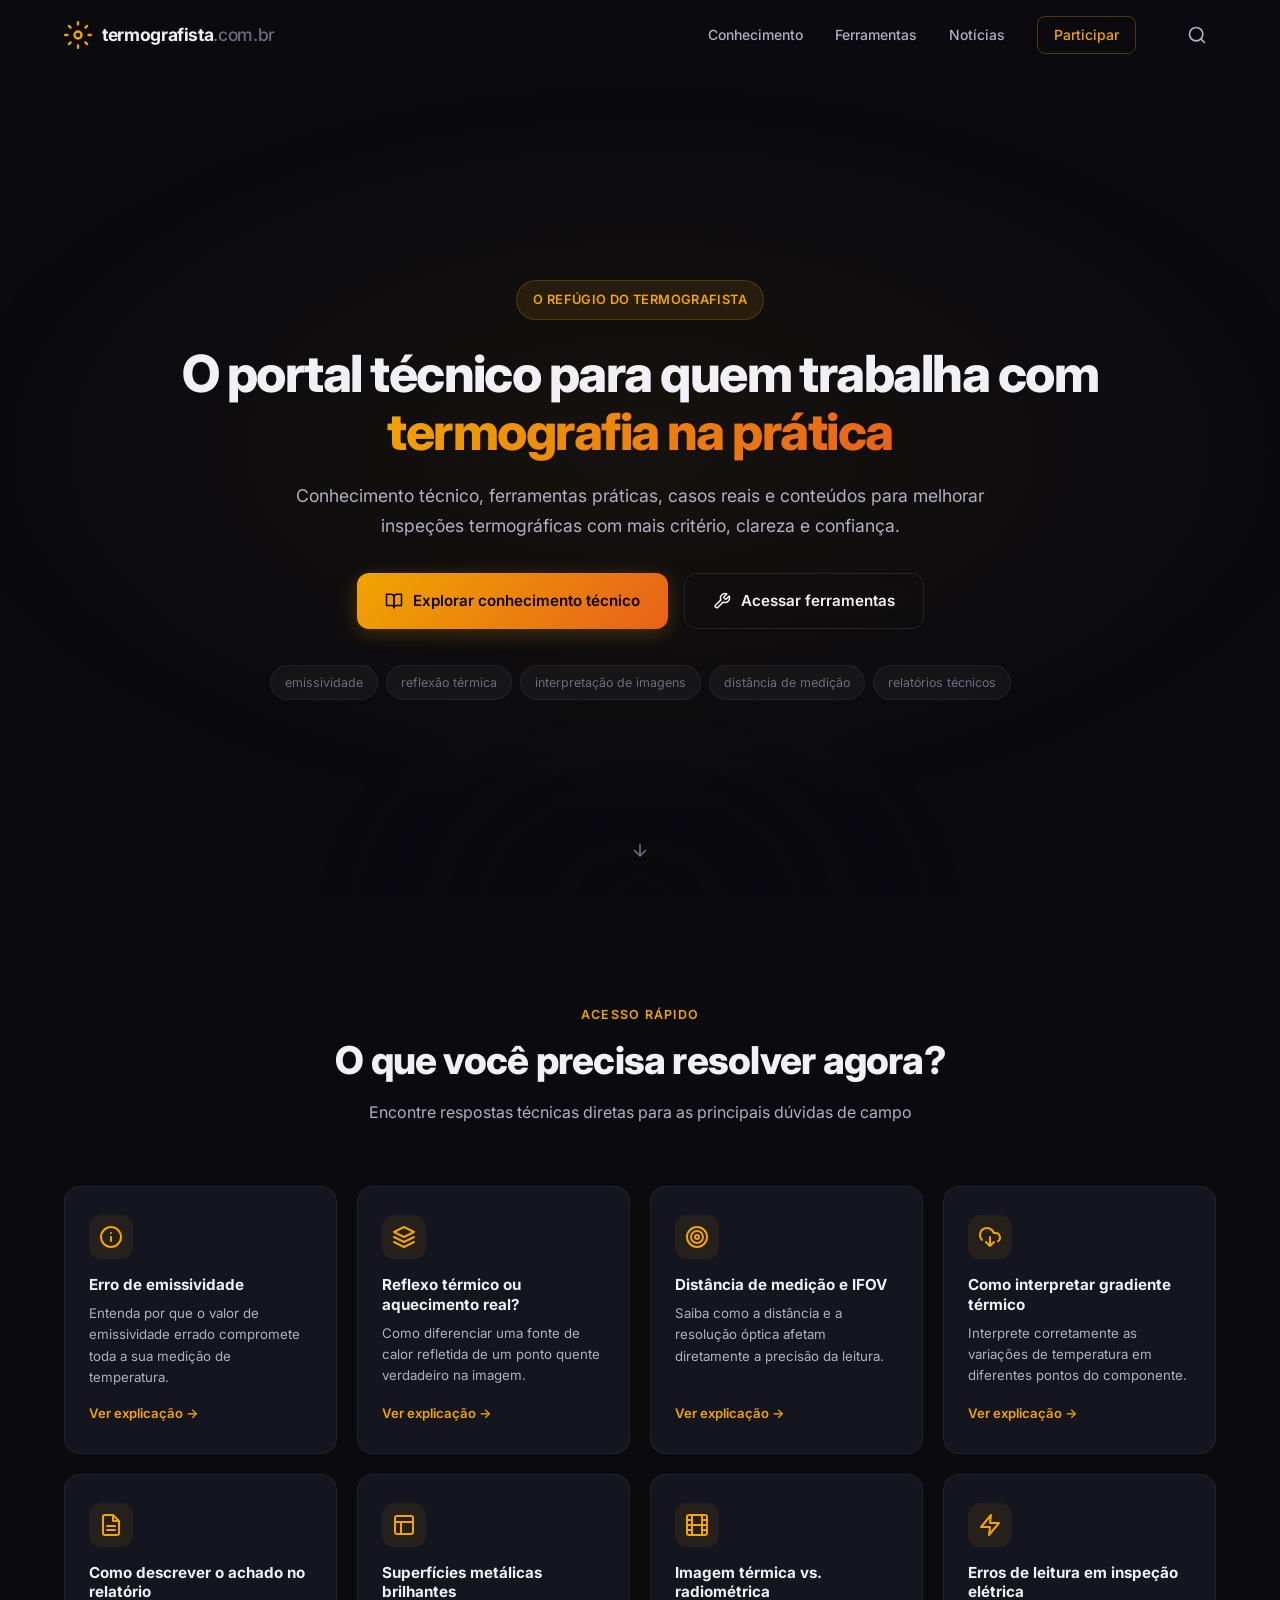
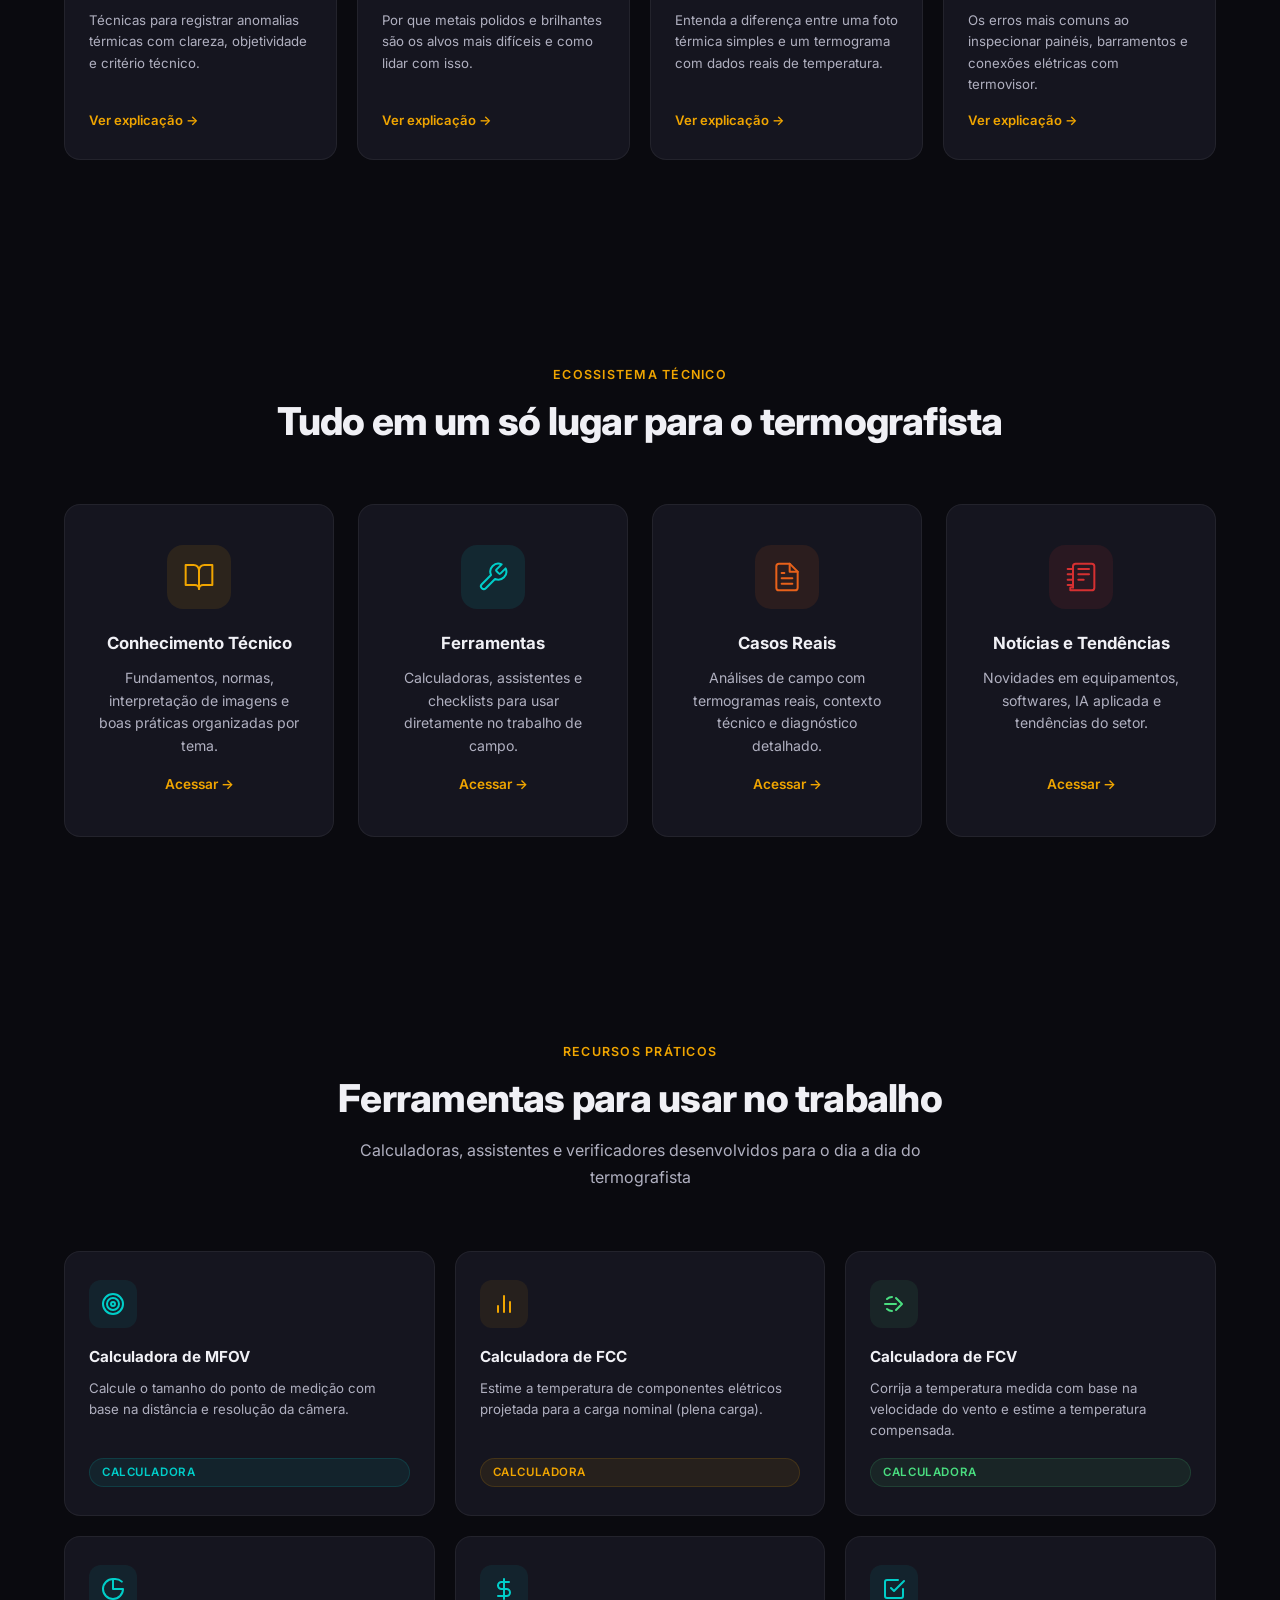
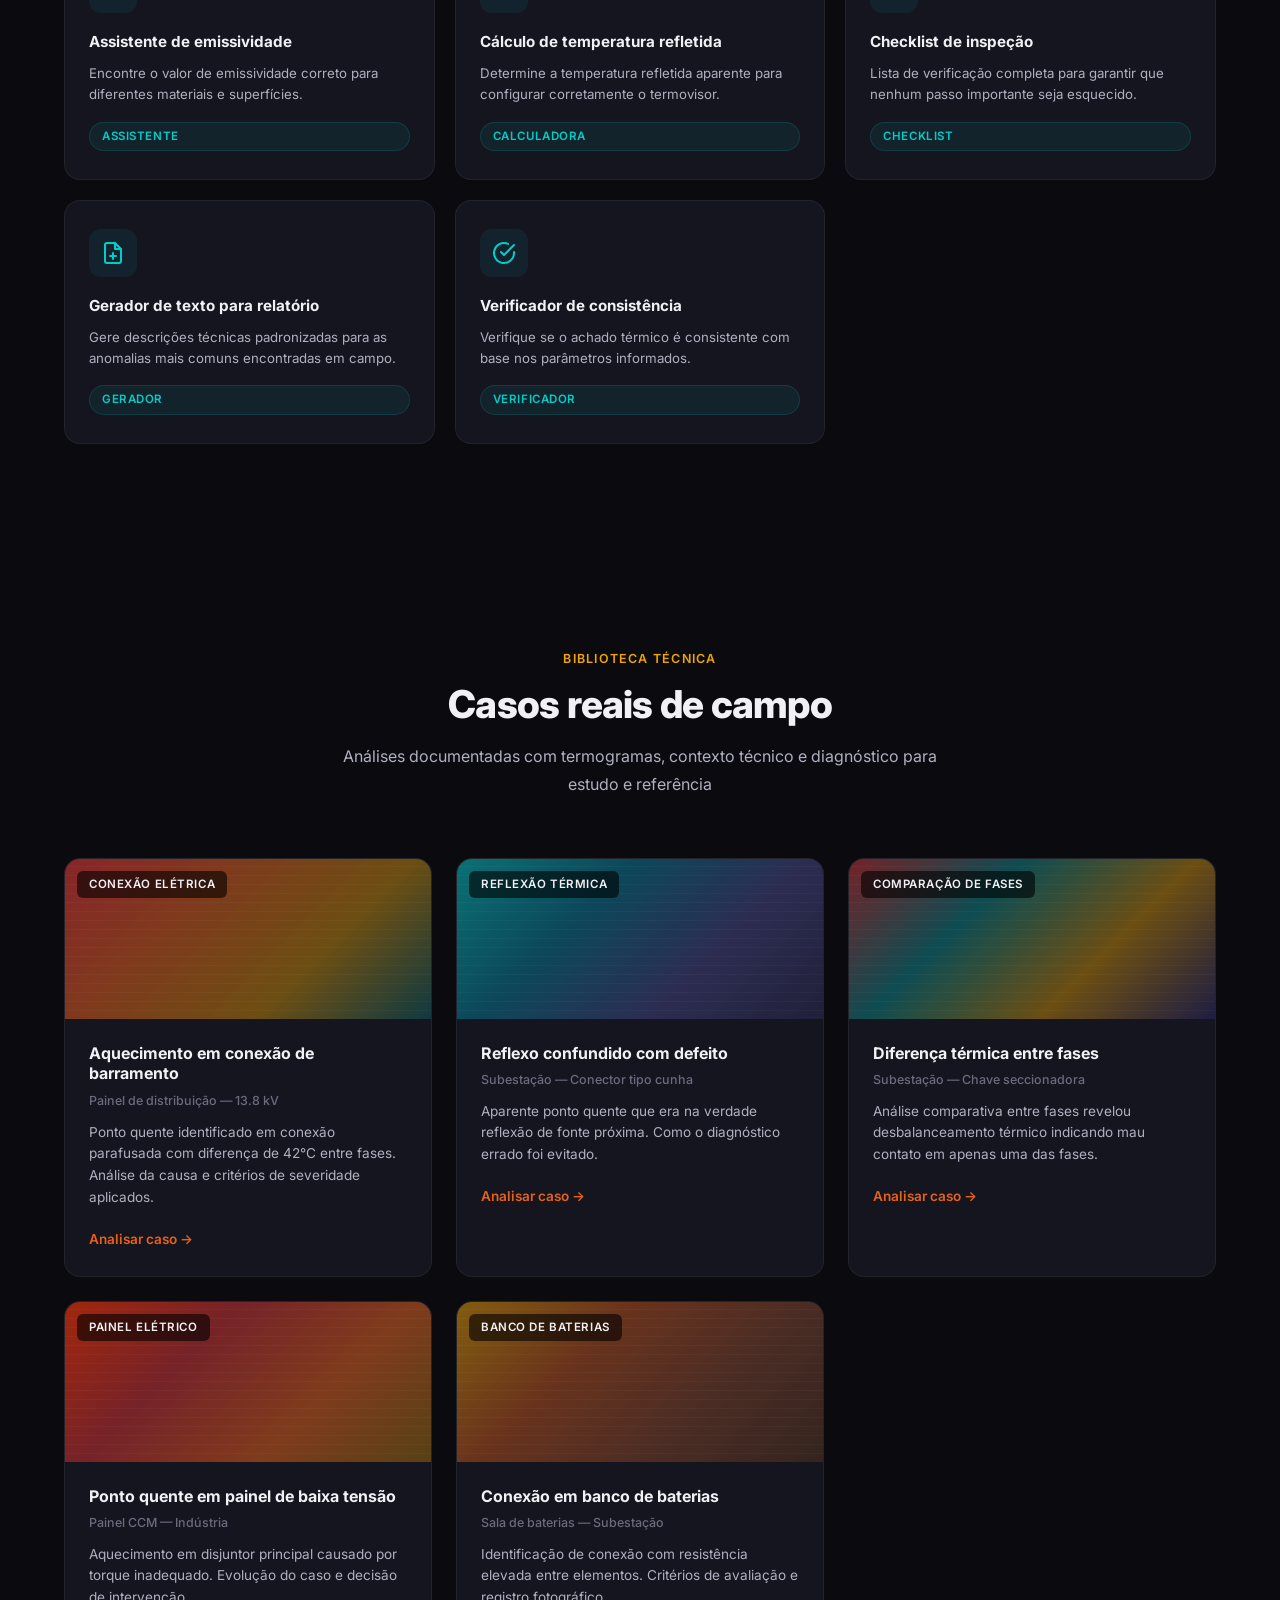
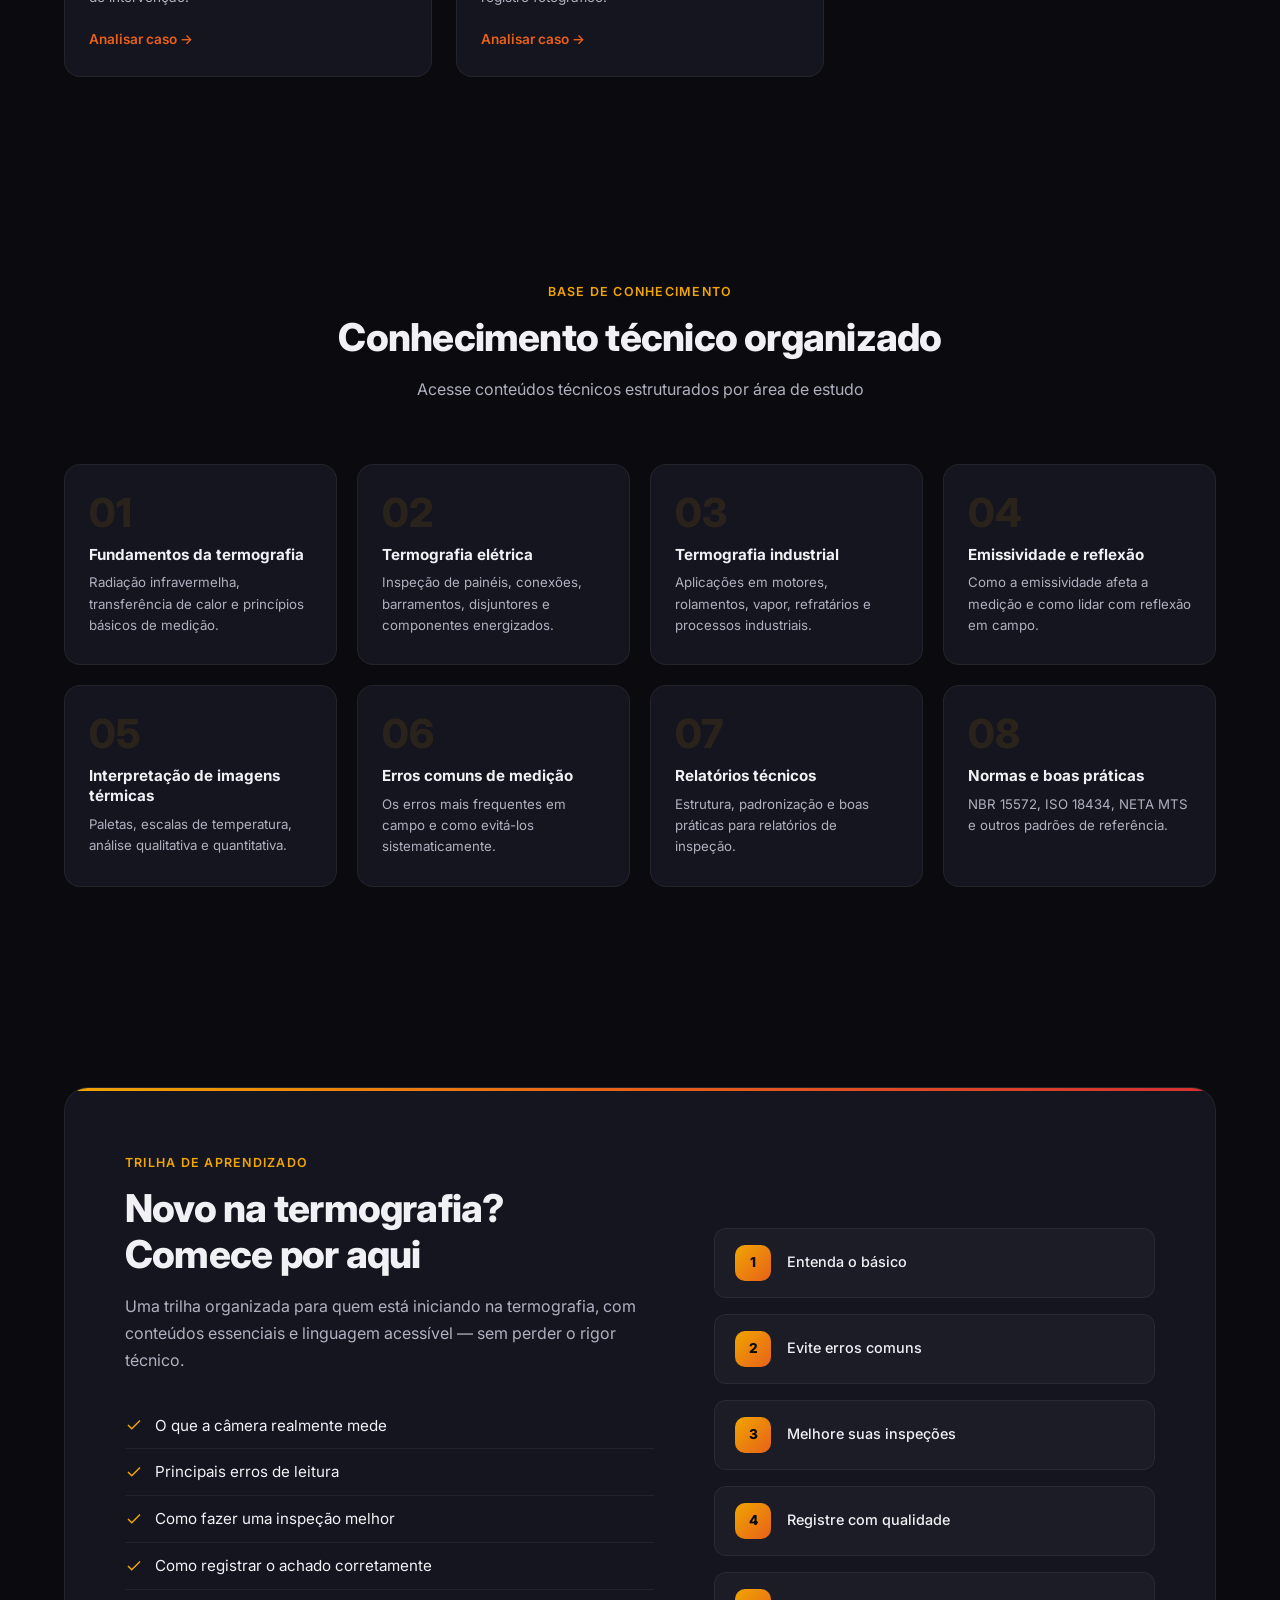
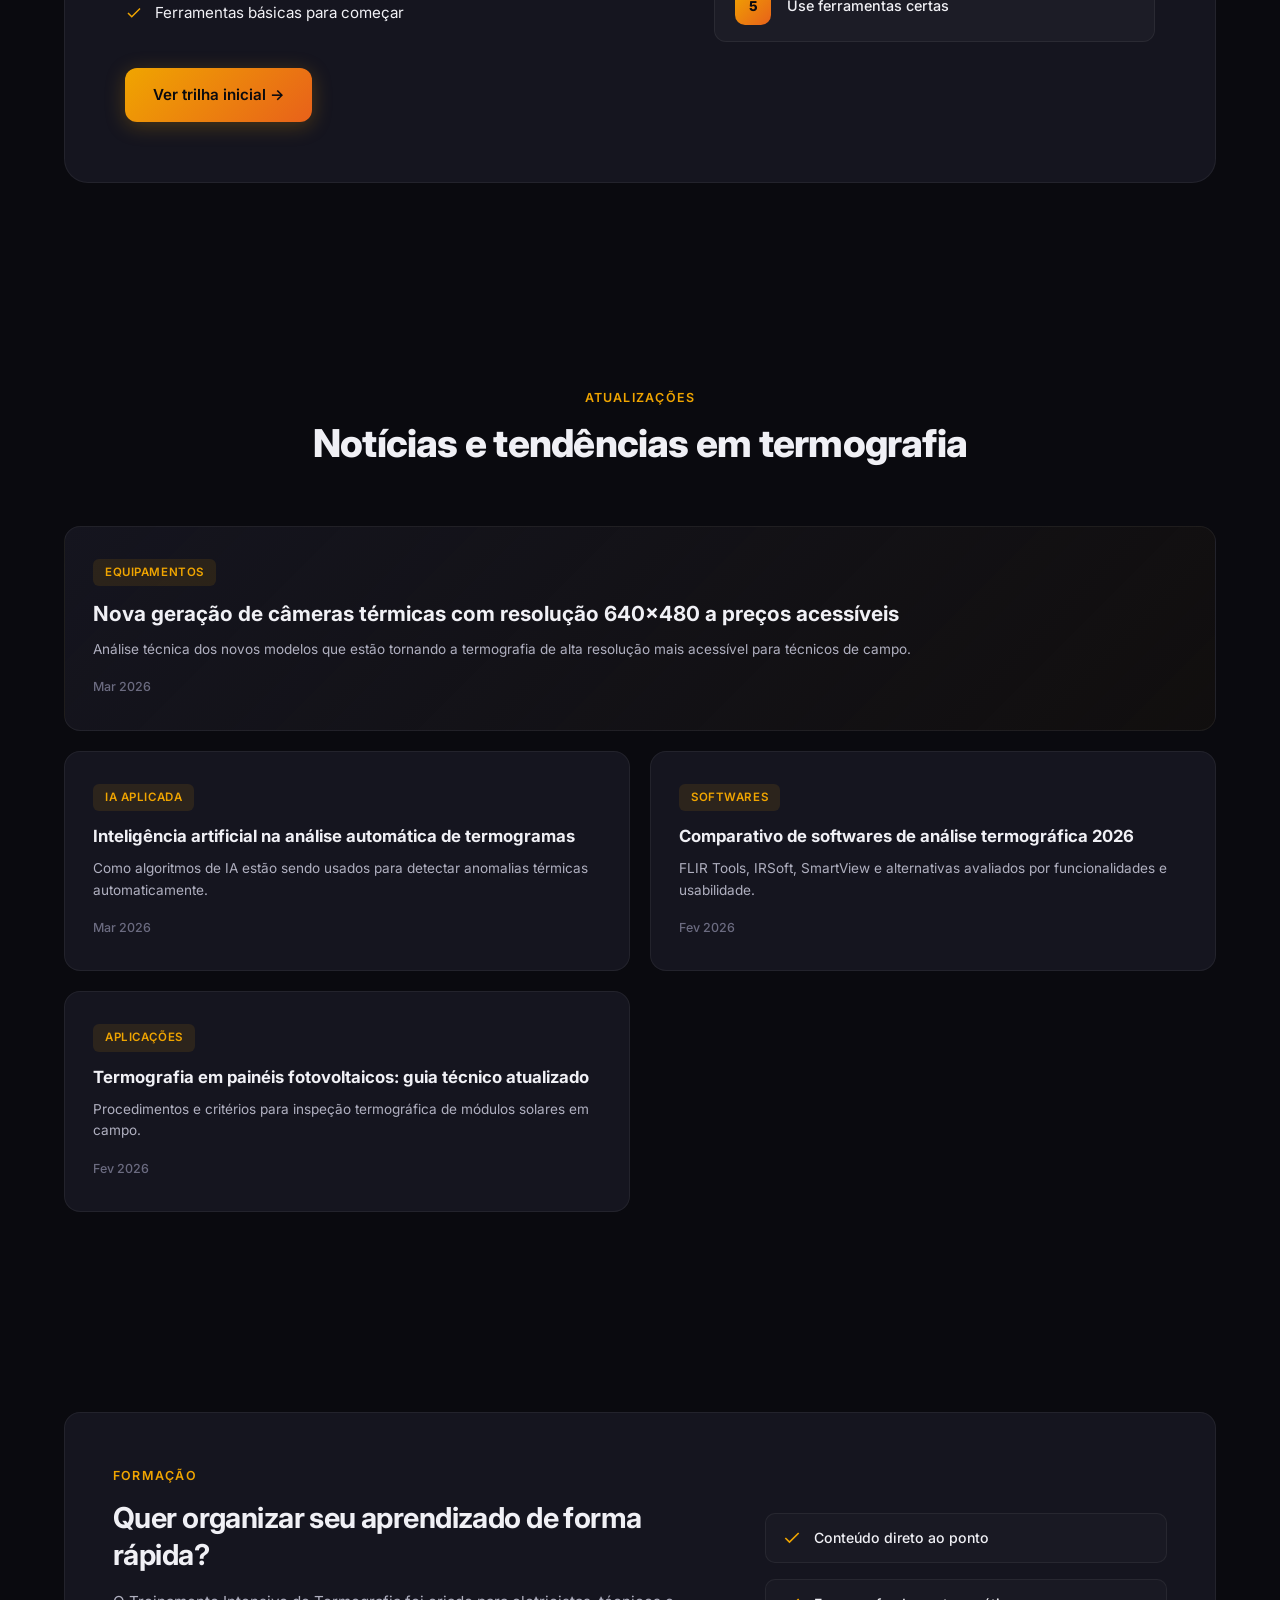
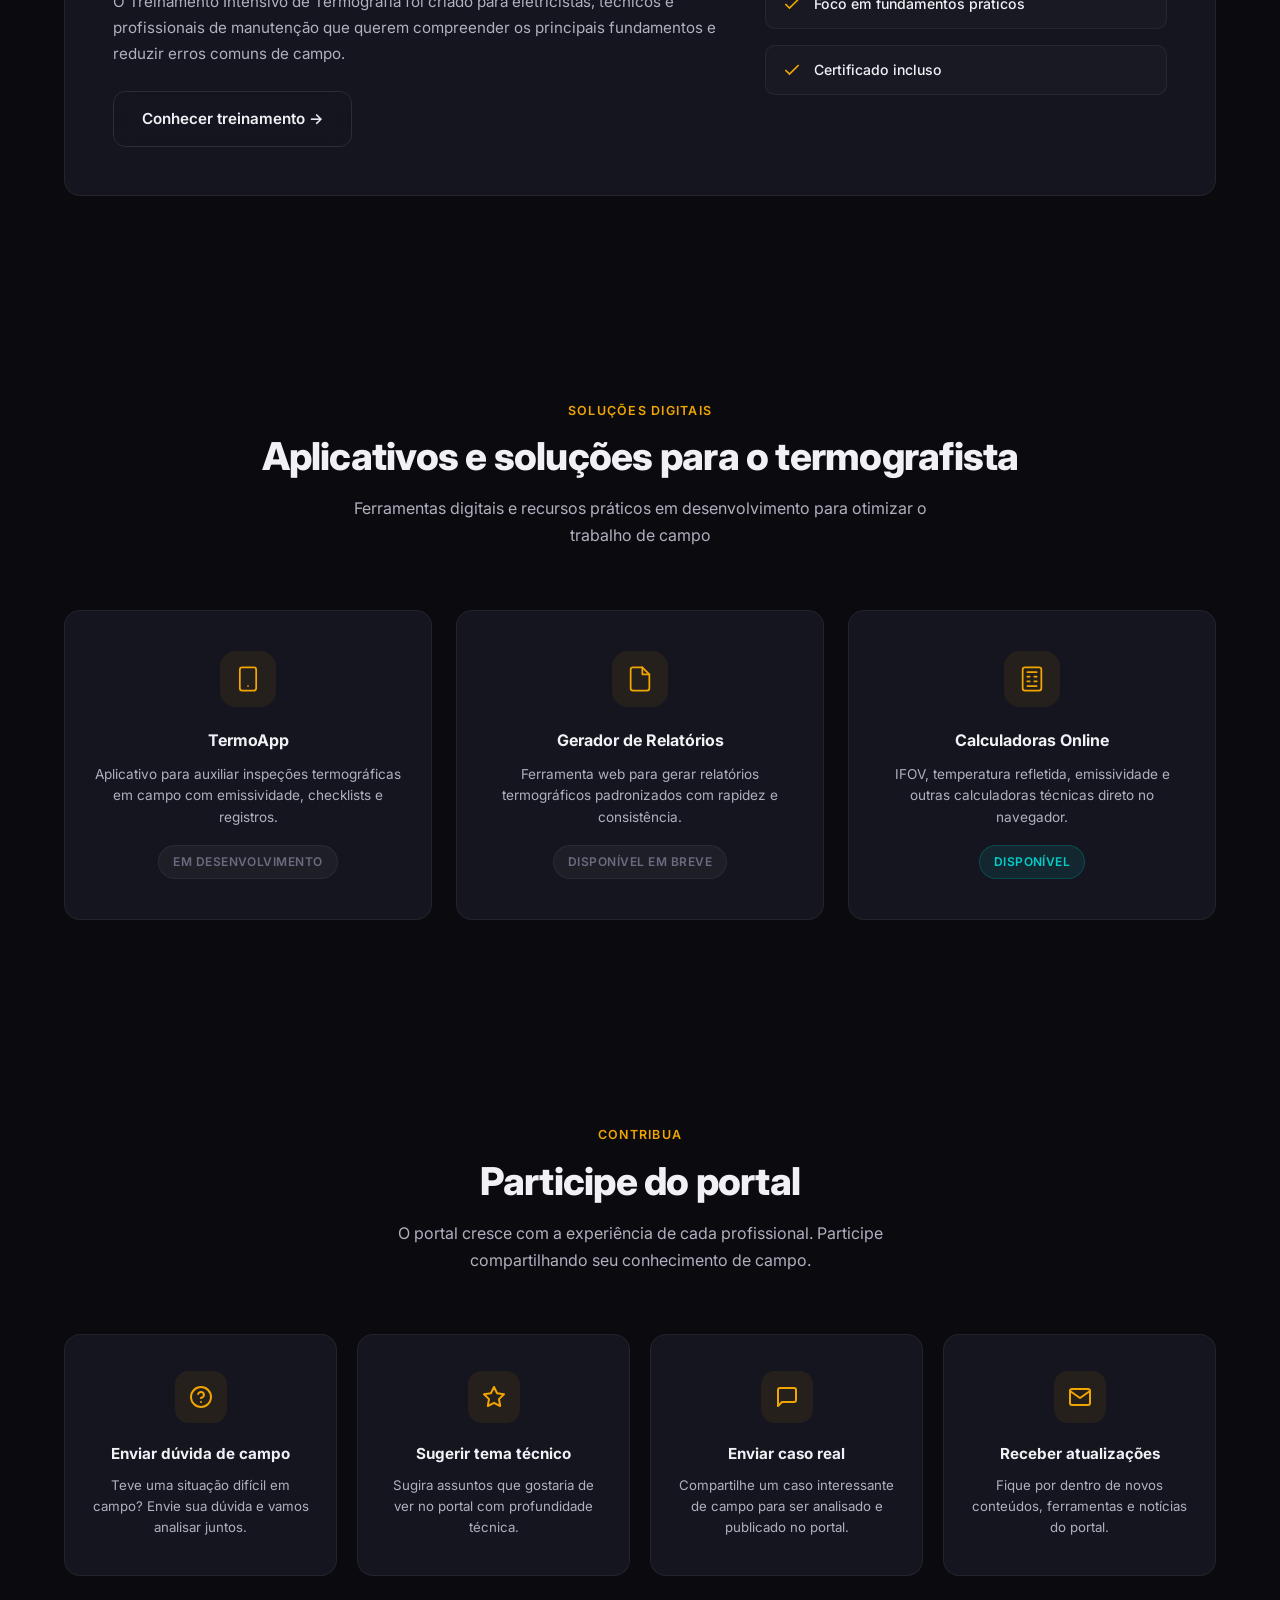
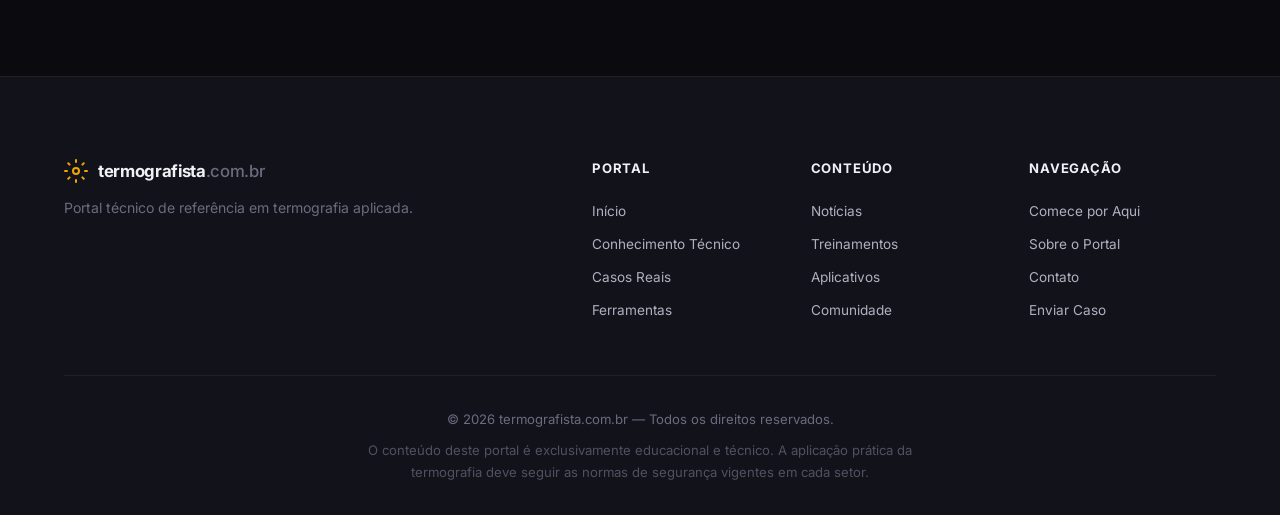
==== commit 0e506858: "partiu CODEX" ====
--- a/index.html
+++ b/index.html
@@ -404,6 +404,20 @@
                     <h3>Calculadora de FCC</h3>
                     <p>Estime a temperatura de componentes elétricos projetada para a carga nominal (plena carga).</p>
                     <span class="tool-badge" style="background: rgba(240, 165, 0, 0.08); border-color: rgba(240, 165, 0, 0.15); color: var(--accent-yellow);">Calculadora</span>
+                </a>
+                <a href="calculadora-fcv.html" class="tool-card" id="tool-fcv">
+                    <div class="tool-icon" style="background: rgba(74, 222, 128, 0.08); color: #4ade80;">
+                        <svg width="24" height="24" viewBox="0 0 24 24" fill="none" stroke="currentColor"
+                            stroke-width="2" stroke-linecap="round" stroke-linejoin="round">
+                            <path d="M3 12h11" />
+                            <path d="M14 6l6 6-6 6" />
+                            <path d="M5 7c1.5-1.4 3.1-2 5-2" />
+                            <path d="M5 17c1.5 1.4 3.1 2 5 2" />
+                        </svg>
+                    </div>
+                    <h3>Calculadora de FCV</h3>
+                    <p>Corrija a temperatura medida com base na velocidade do vento e estime a temperatura compensada.</p>
+                    <span class="tool-badge" style="background: rgba(74, 222, 128, 0.08); border-color: rgba(74, 222, 128, 0.15); color: #4ade80;">Calculadora</span>
                 </a>
                 <a href="#" class="tool-card" id="tool-emissividade">
                     <div class="tool-icon">
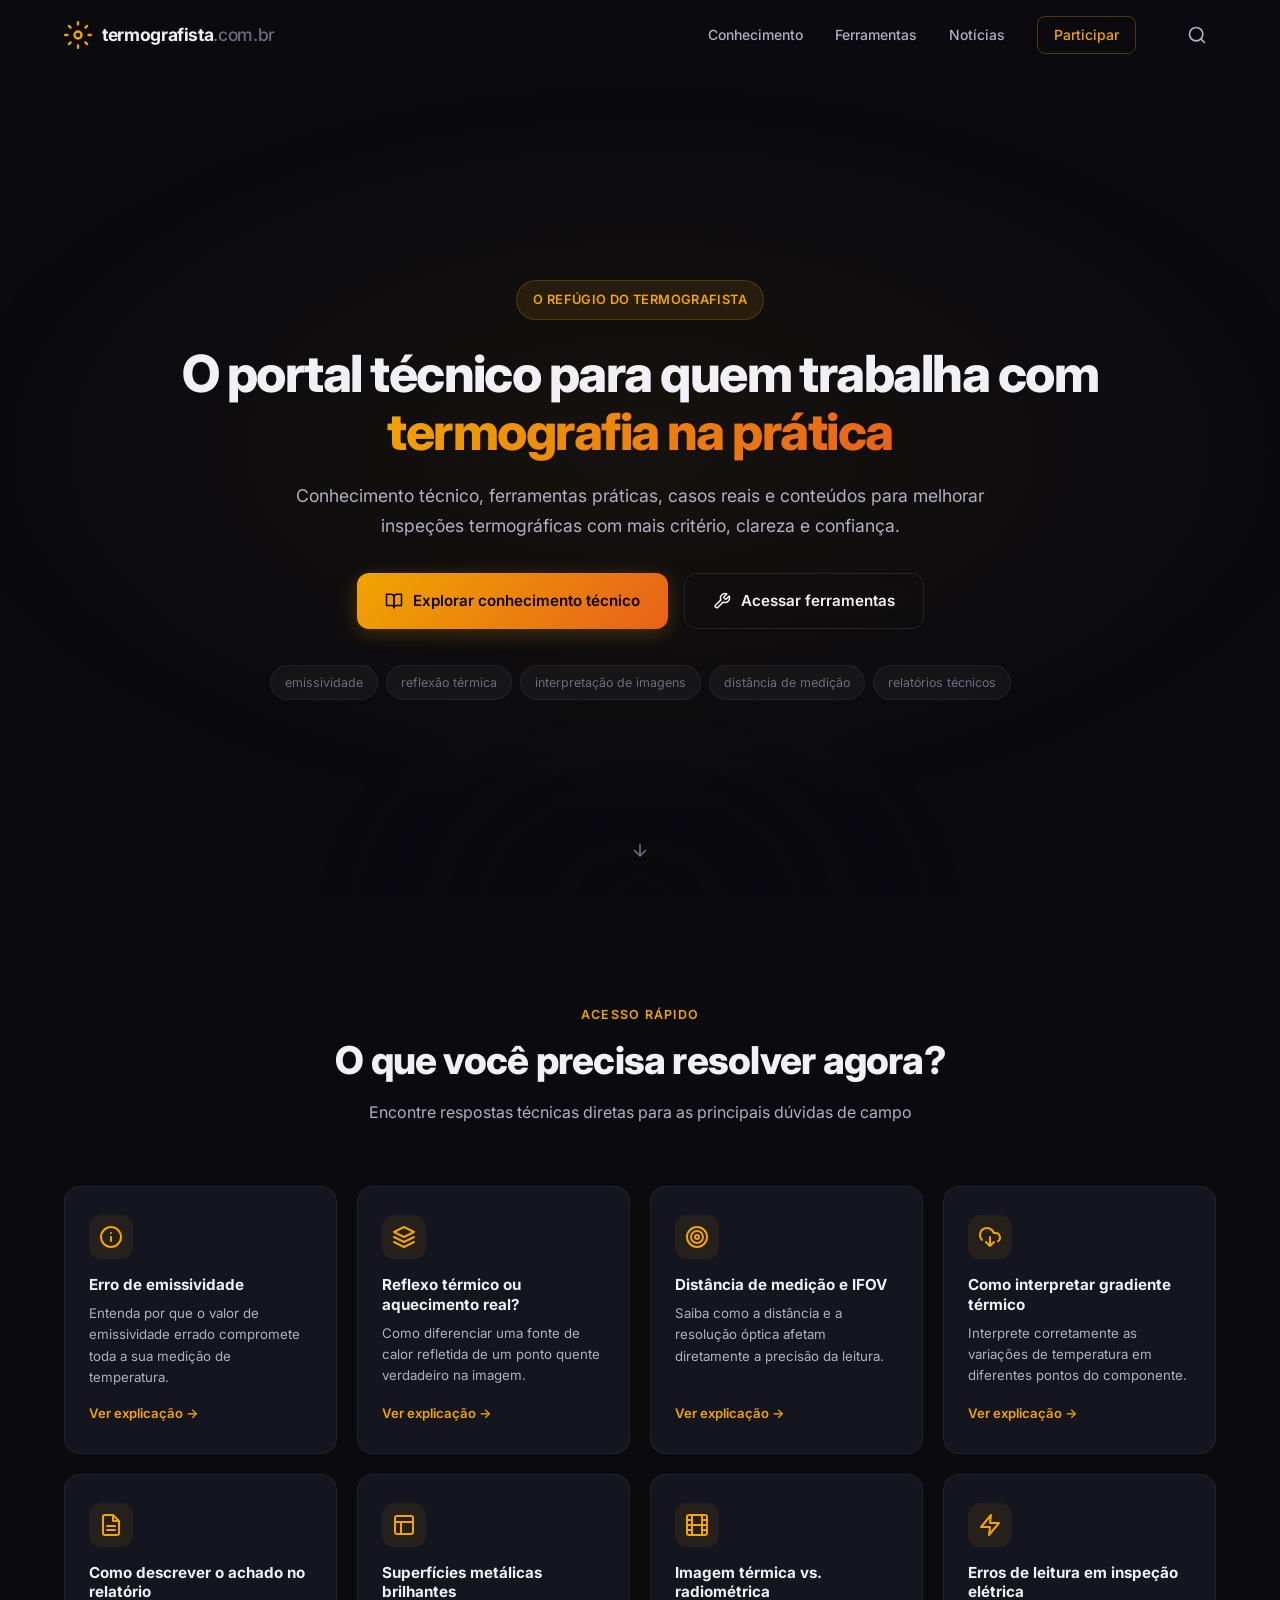
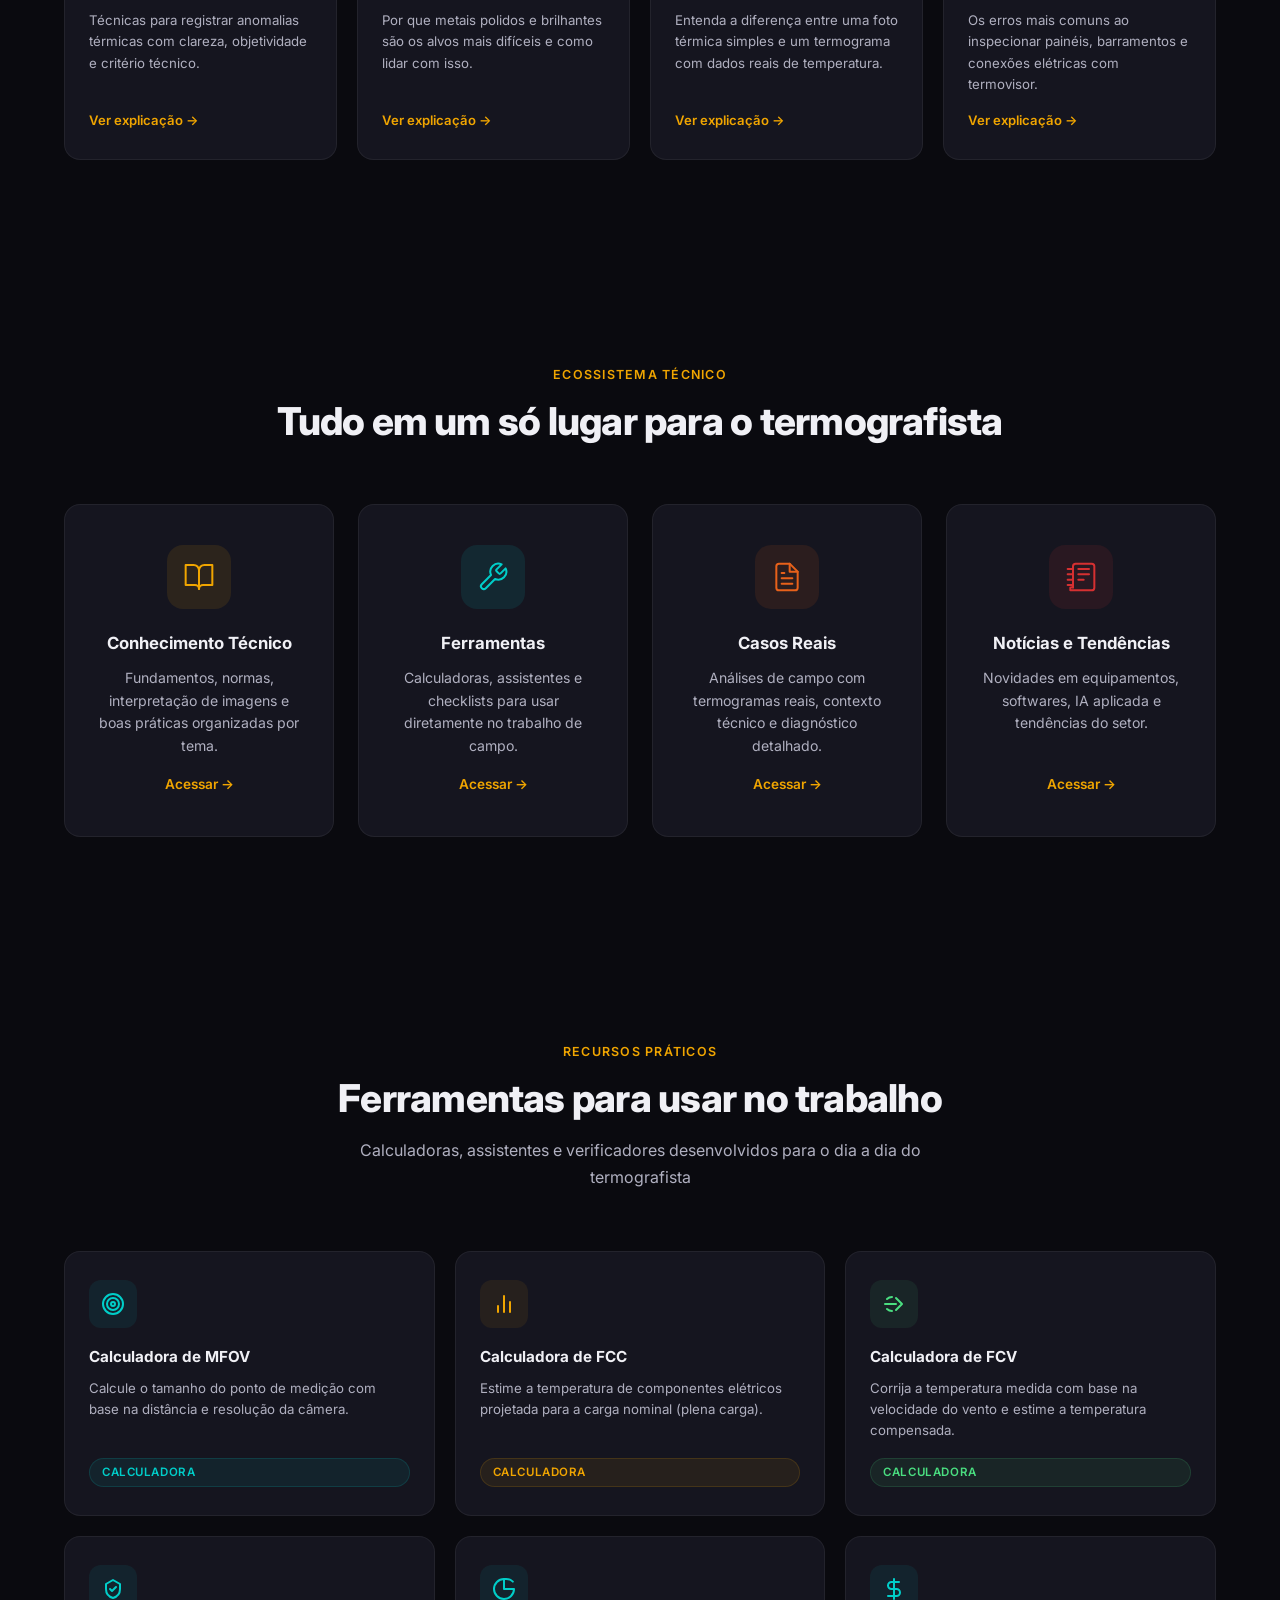
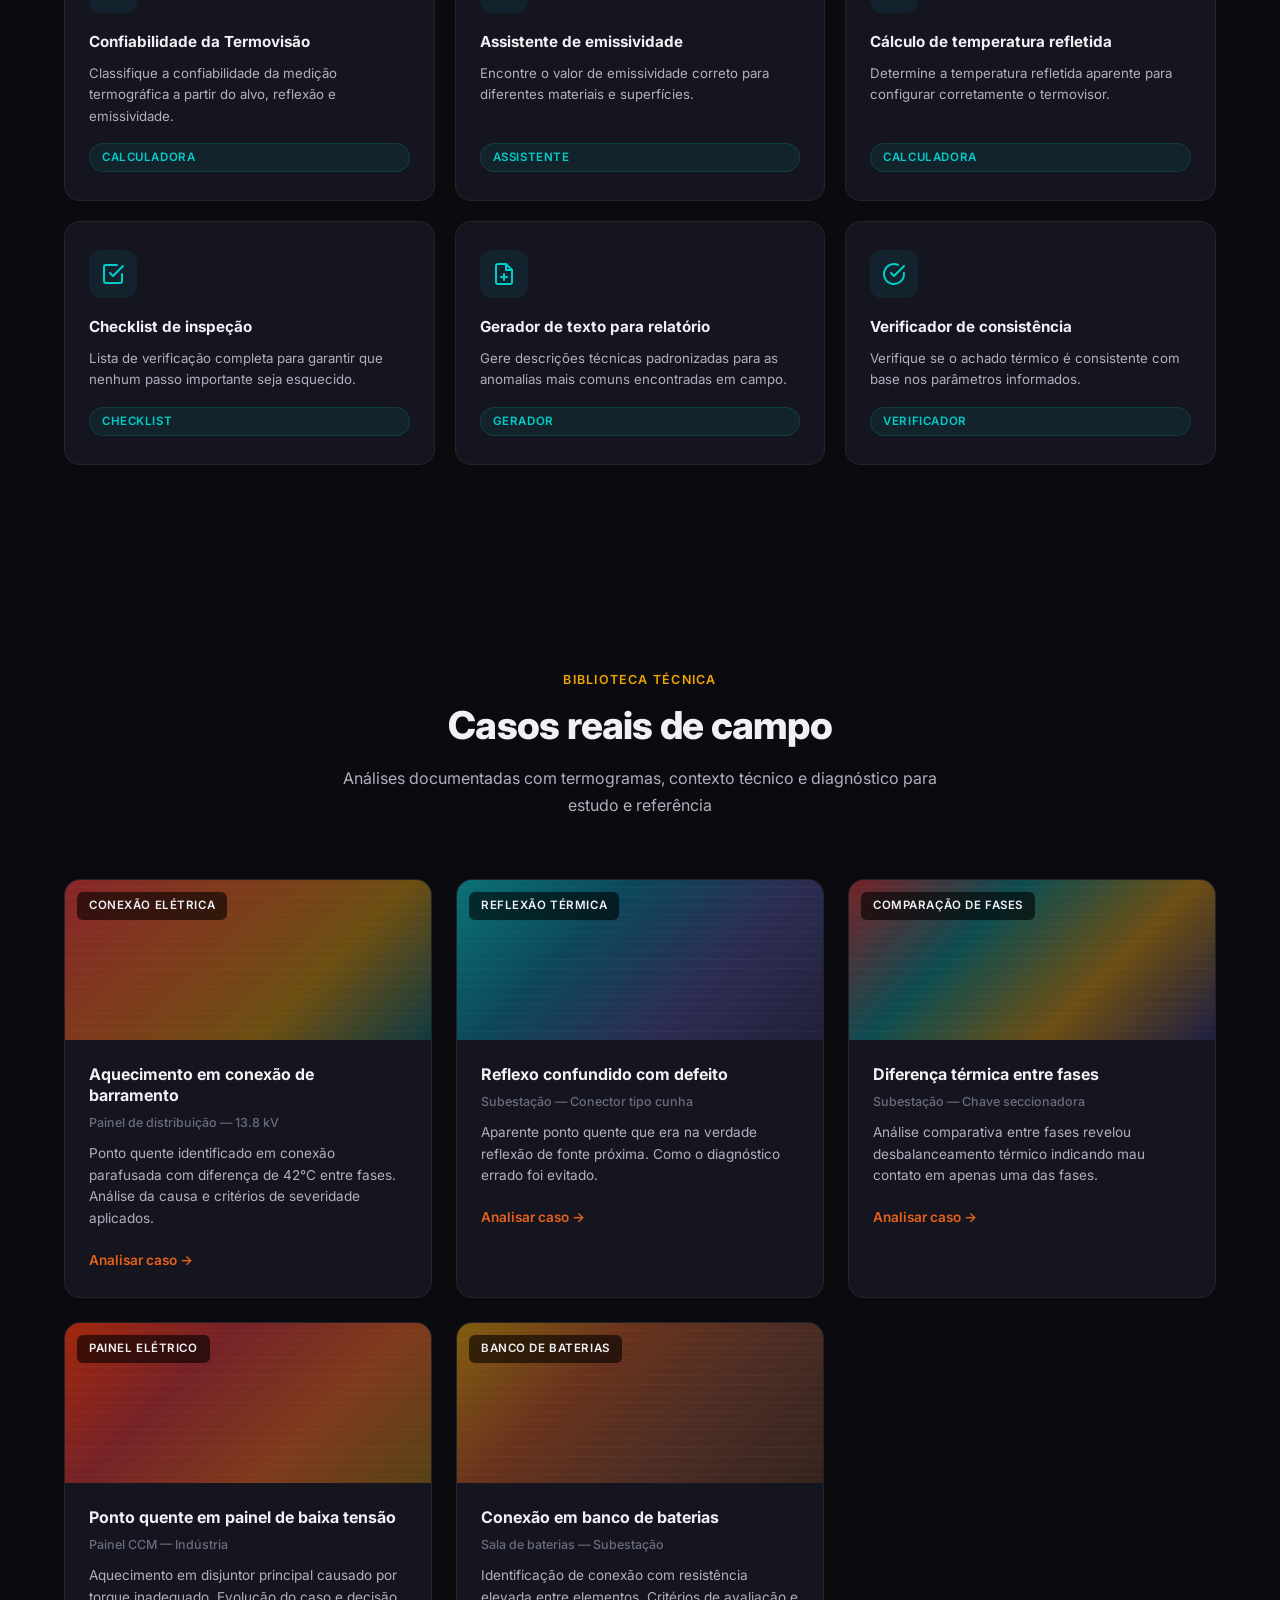
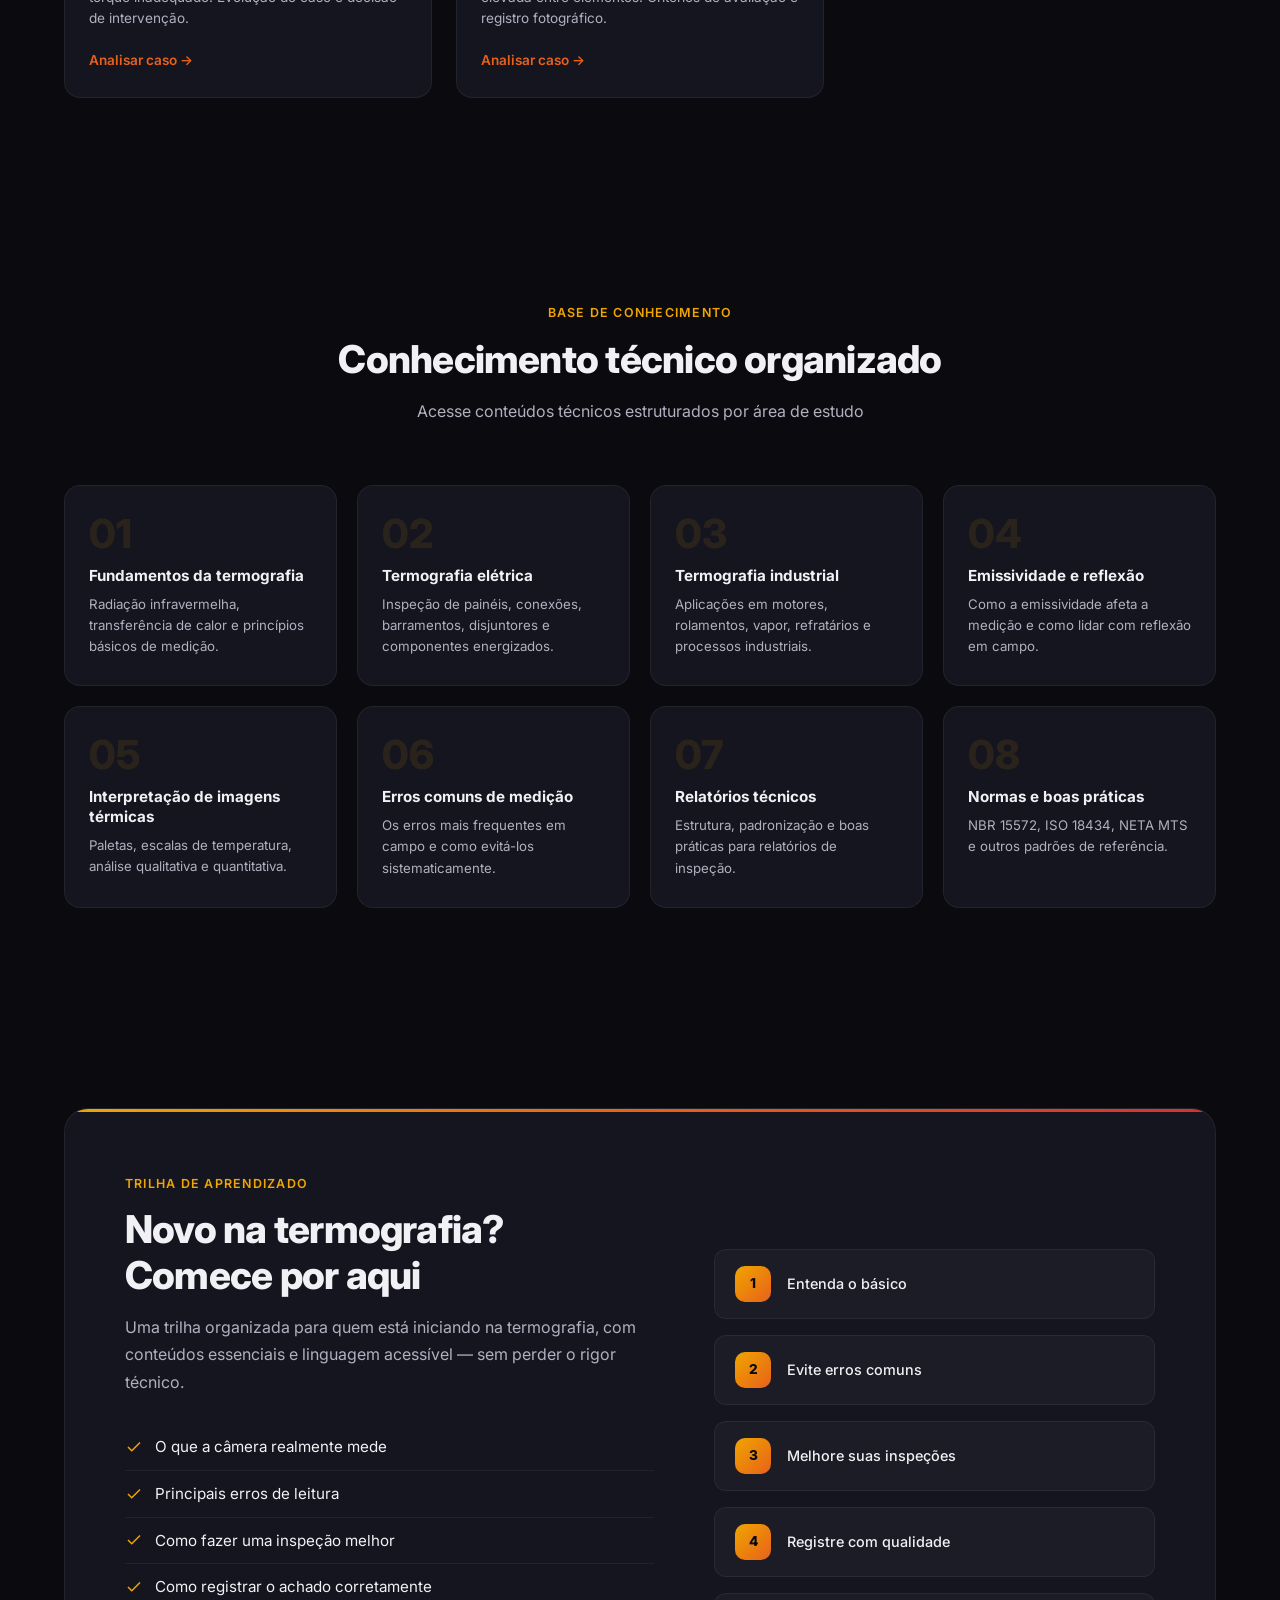
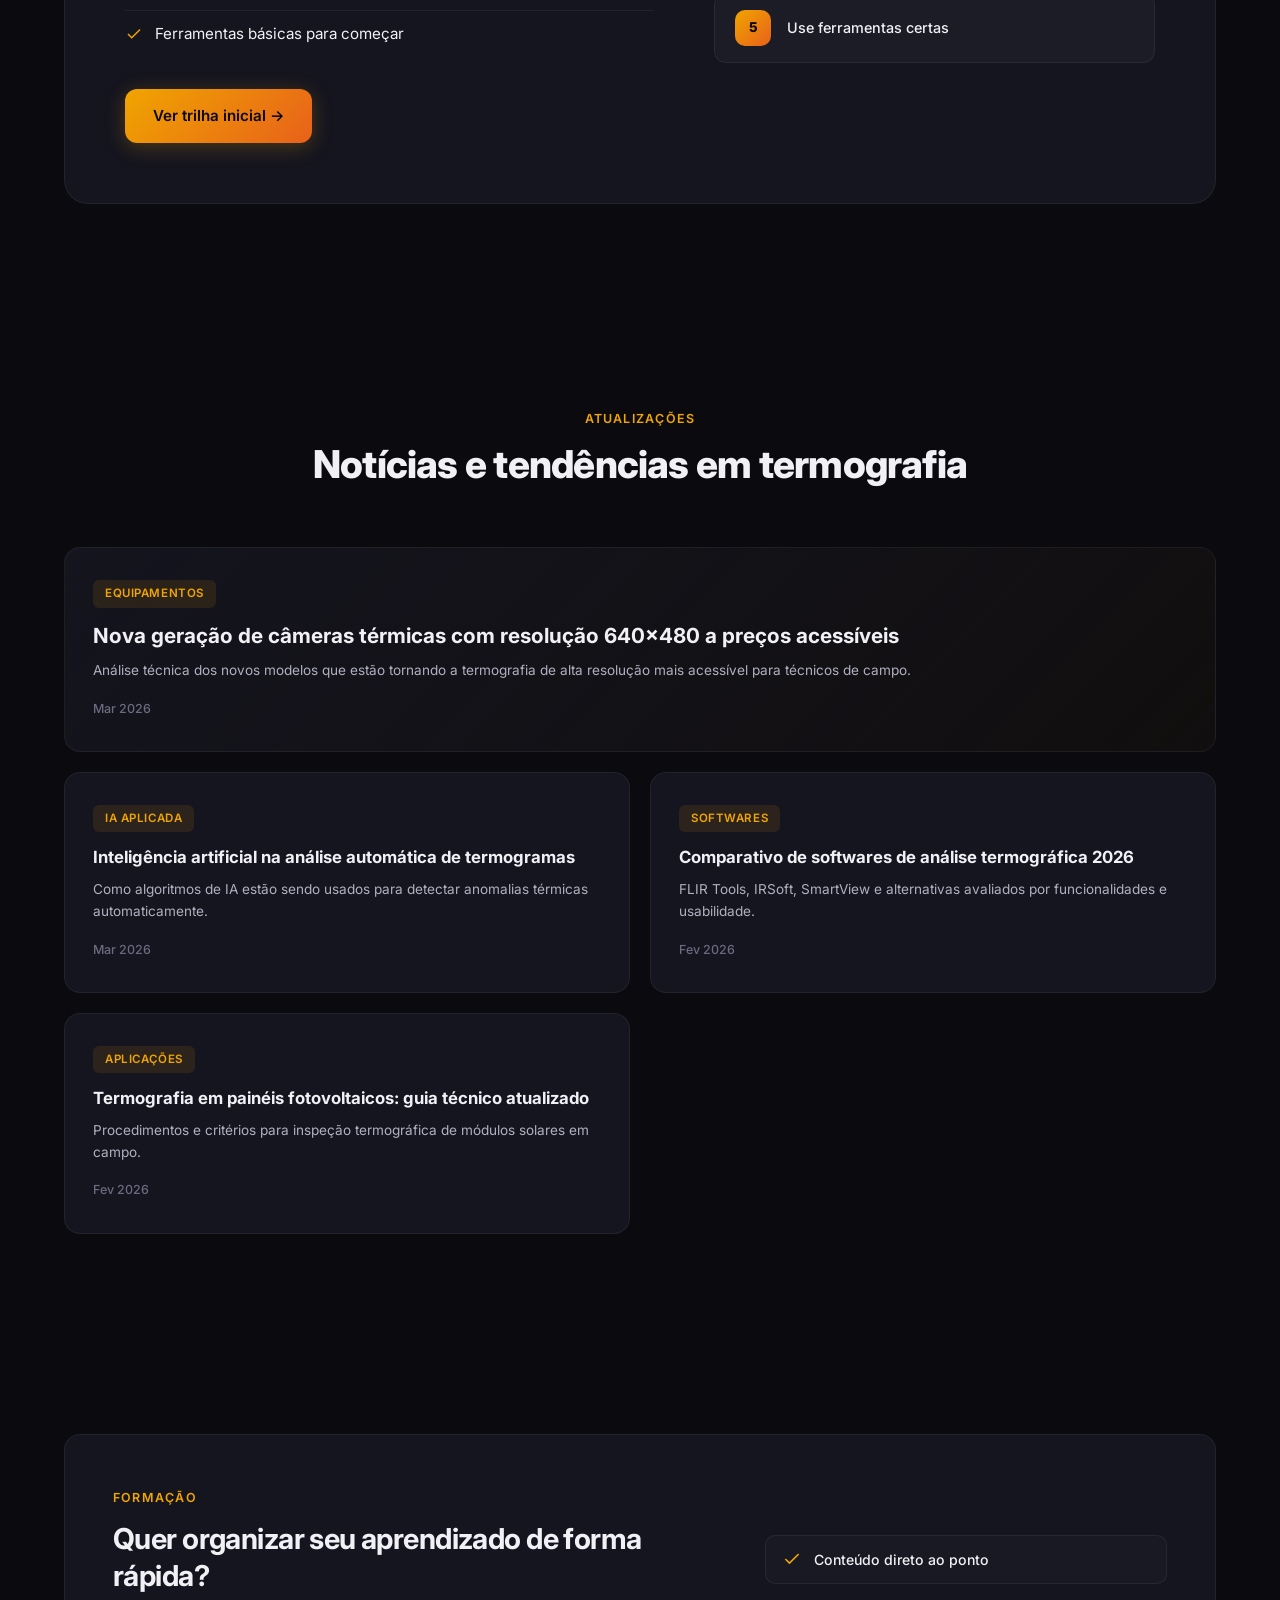
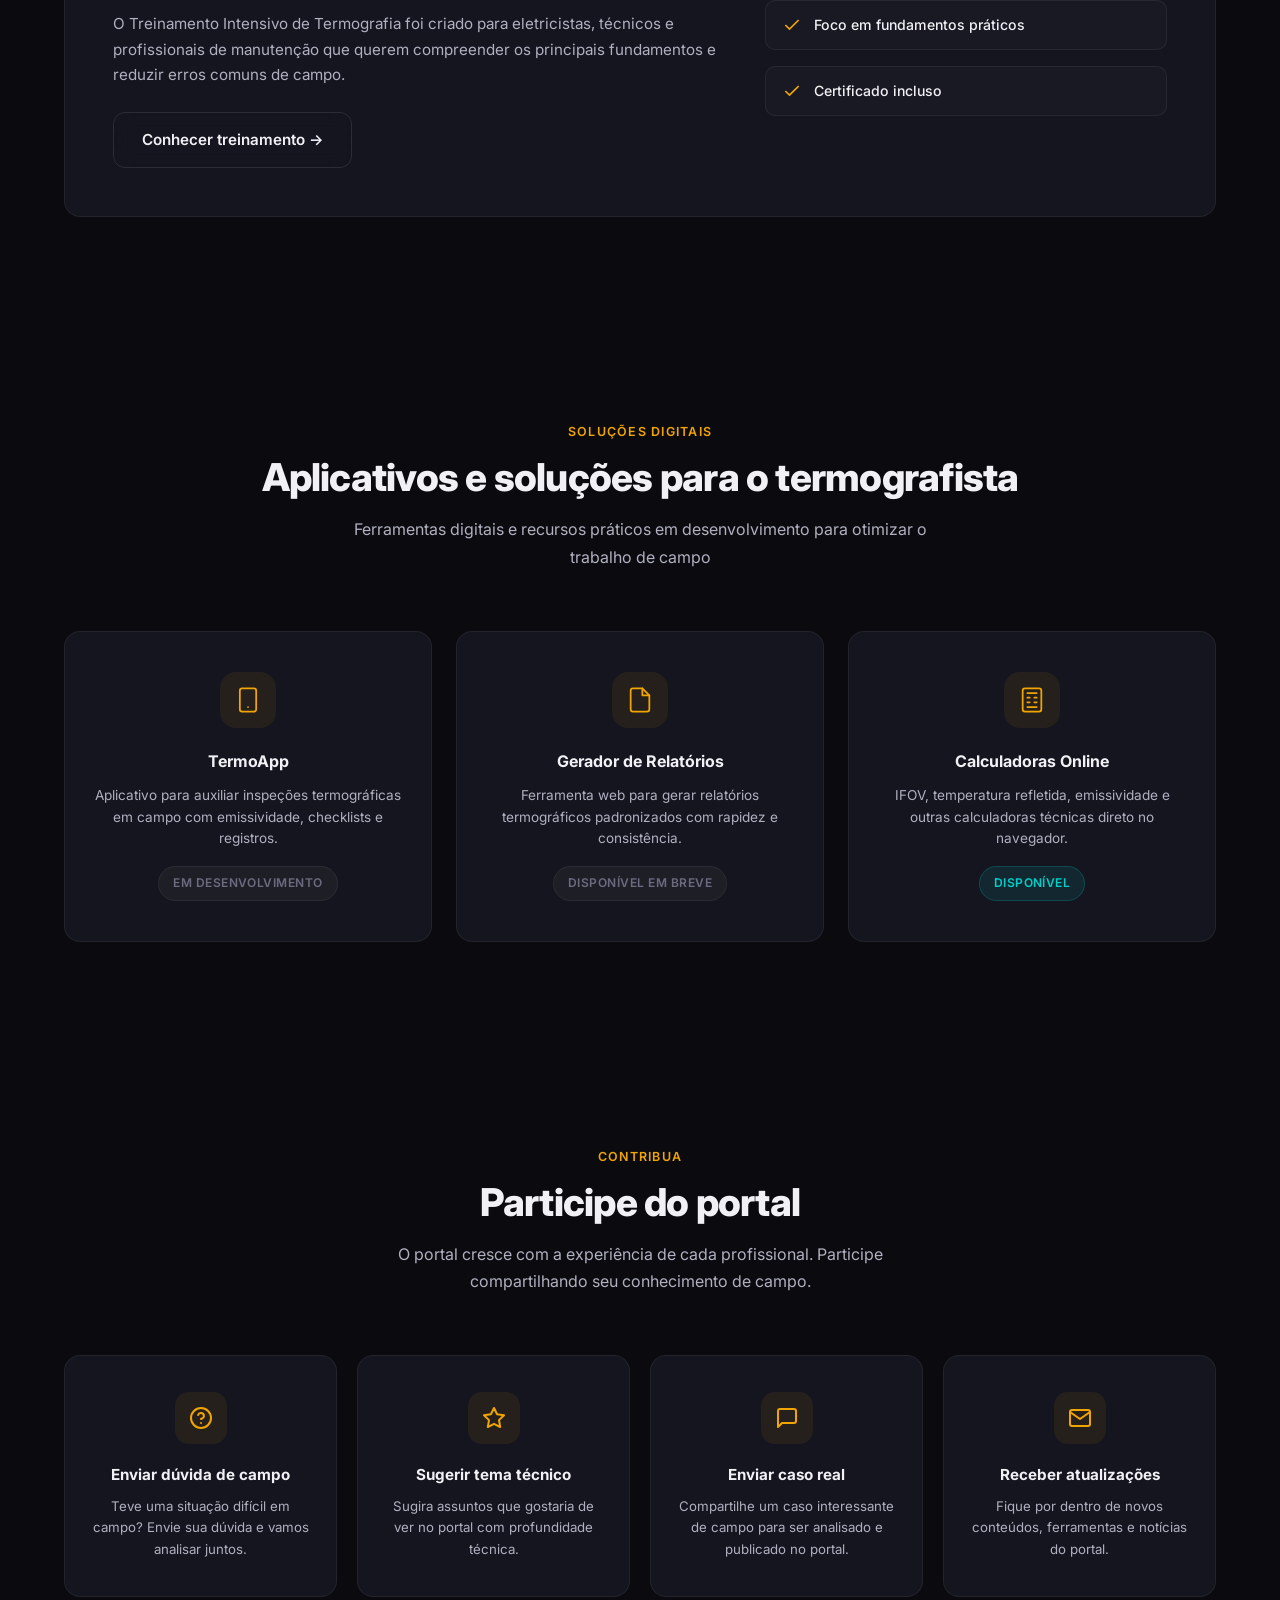
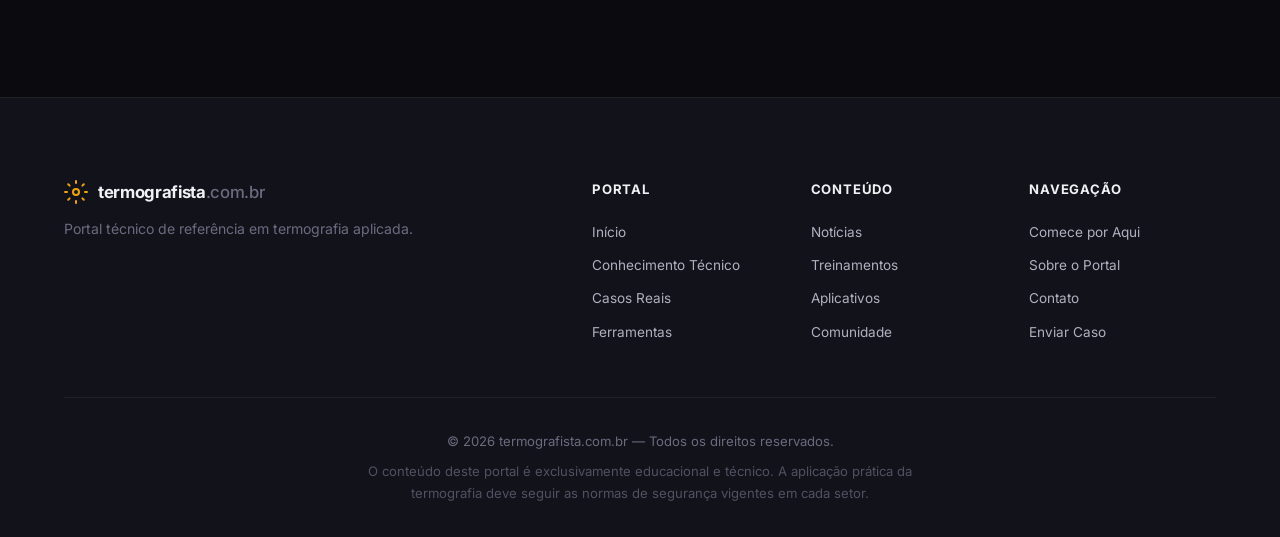
==== commit f17653f5: "calculadoras a mais FCV e de Confiabilidade" ====
--- a/index.html
+++ b/index.html
@@ -418,6 +418,18 @@
                     <h3>Calculadora de FCV</h3>
                     <p>Corrija a temperatura medida com base na velocidade do vento e estime a temperatura compensada.</p>
                     <span class="tool-badge" style="background: rgba(74, 222, 128, 0.08); border-color: rgba(74, 222, 128, 0.15); color: #4ade80;">Calculadora</span>
+                </a>
+                <a href="calculadora-confiabilidade.html" class="tool-card" id="tool-confiabilidade">
+                    <div class="tool-icon" style="background: rgba(0, 206, 201, 0.08); color: var(--accent-cyan);">
+                        <svg width="24" height="24" viewBox="0 0 24 24" fill="none" stroke="currentColor"
+                            stroke-width="2" stroke-linecap="round" stroke-linejoin="round">
+                            <path d="M12 3l7 4v5c0 5-3.5 8-7 9-3.5-1-7-4-7-9V7l7-4z" />
+                            <path d="M9 12l2 2 4-4" />
+                        </svg>
+                    </div>
+                    <h3>Confiabilidade da Termovisão</h3>
+                    <p>Classifique a confiabilidade da medição termográfica a partir do alvo, reflexão e emissividade.</p>
+                    <span class="tool-badge" style="background: rgba(0, 206, 201, 0.08); border-color: rgba(0, 206, 201, 0.15); color: var(--accent-cyan);">Calculadora</span>
                 </a>
                 <a href="#" class="tool-card" id="tool-emissividade">
                     <div class="tool-icon">
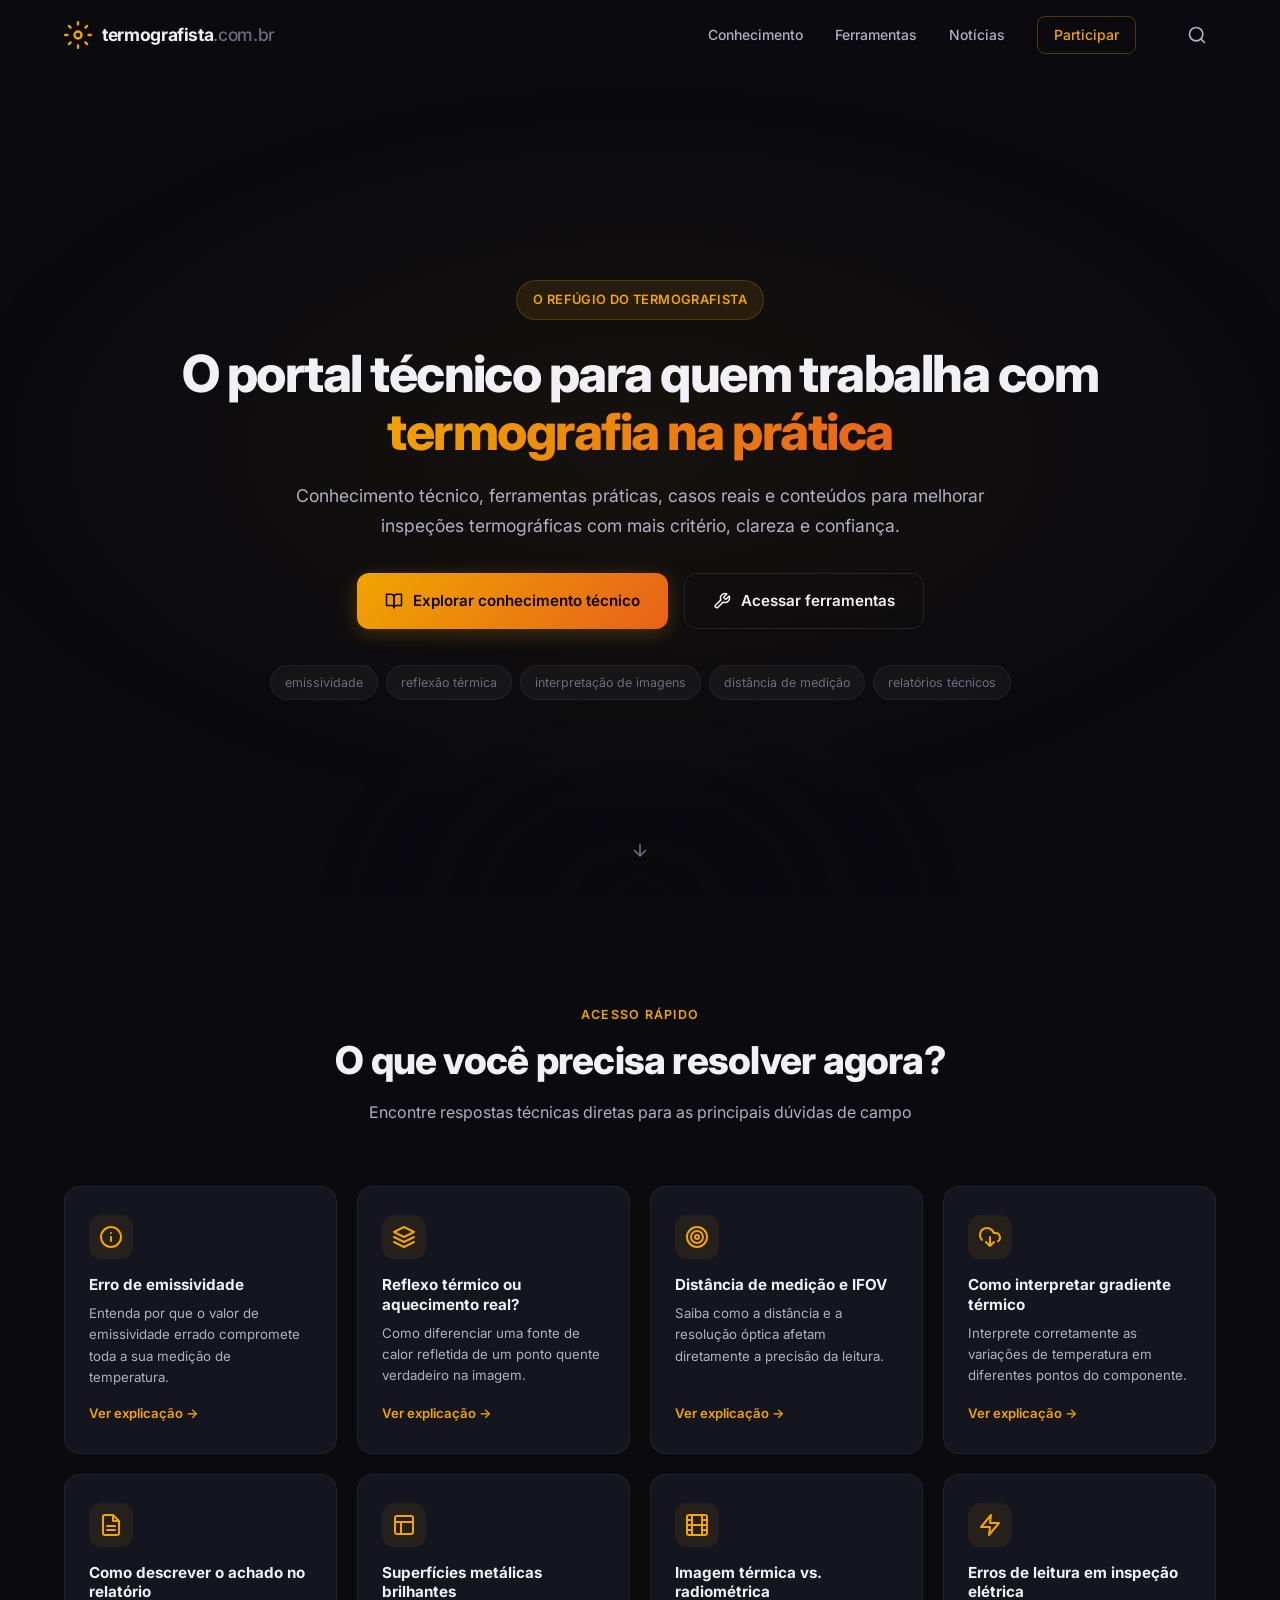
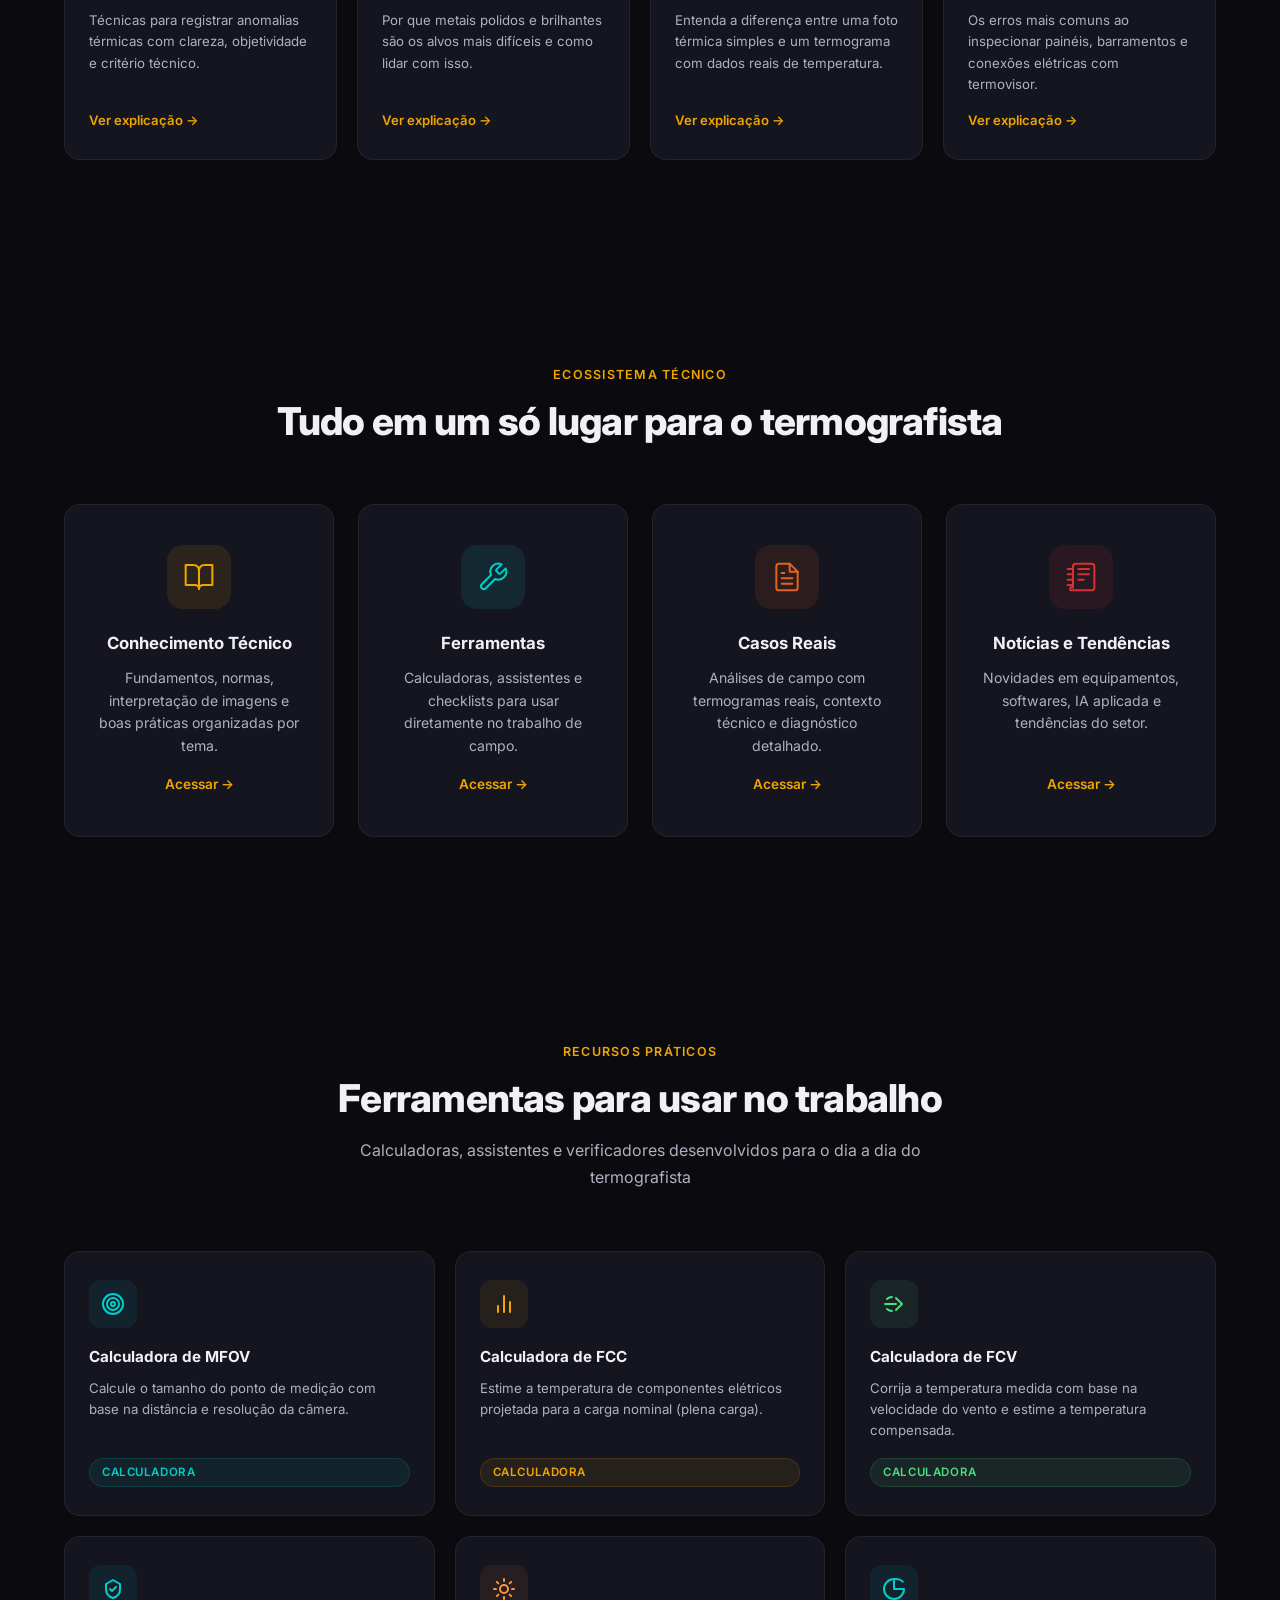
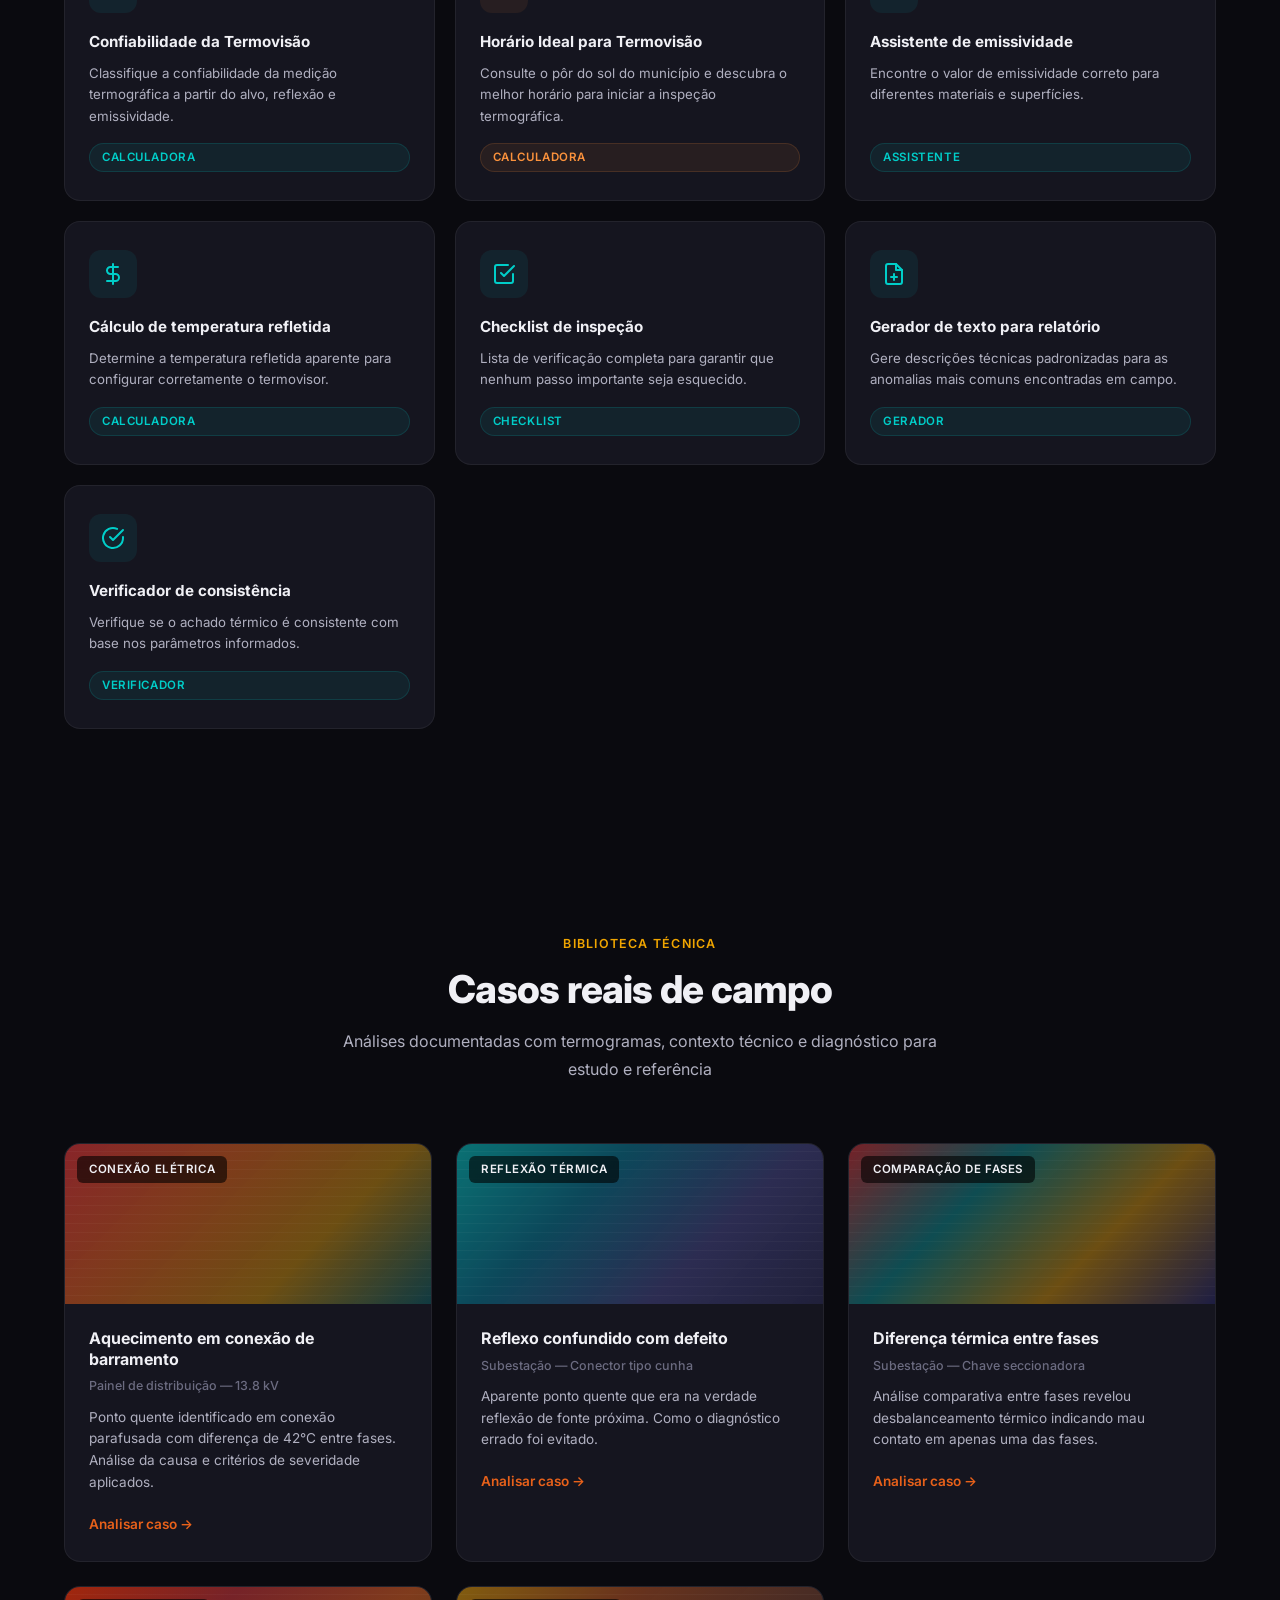
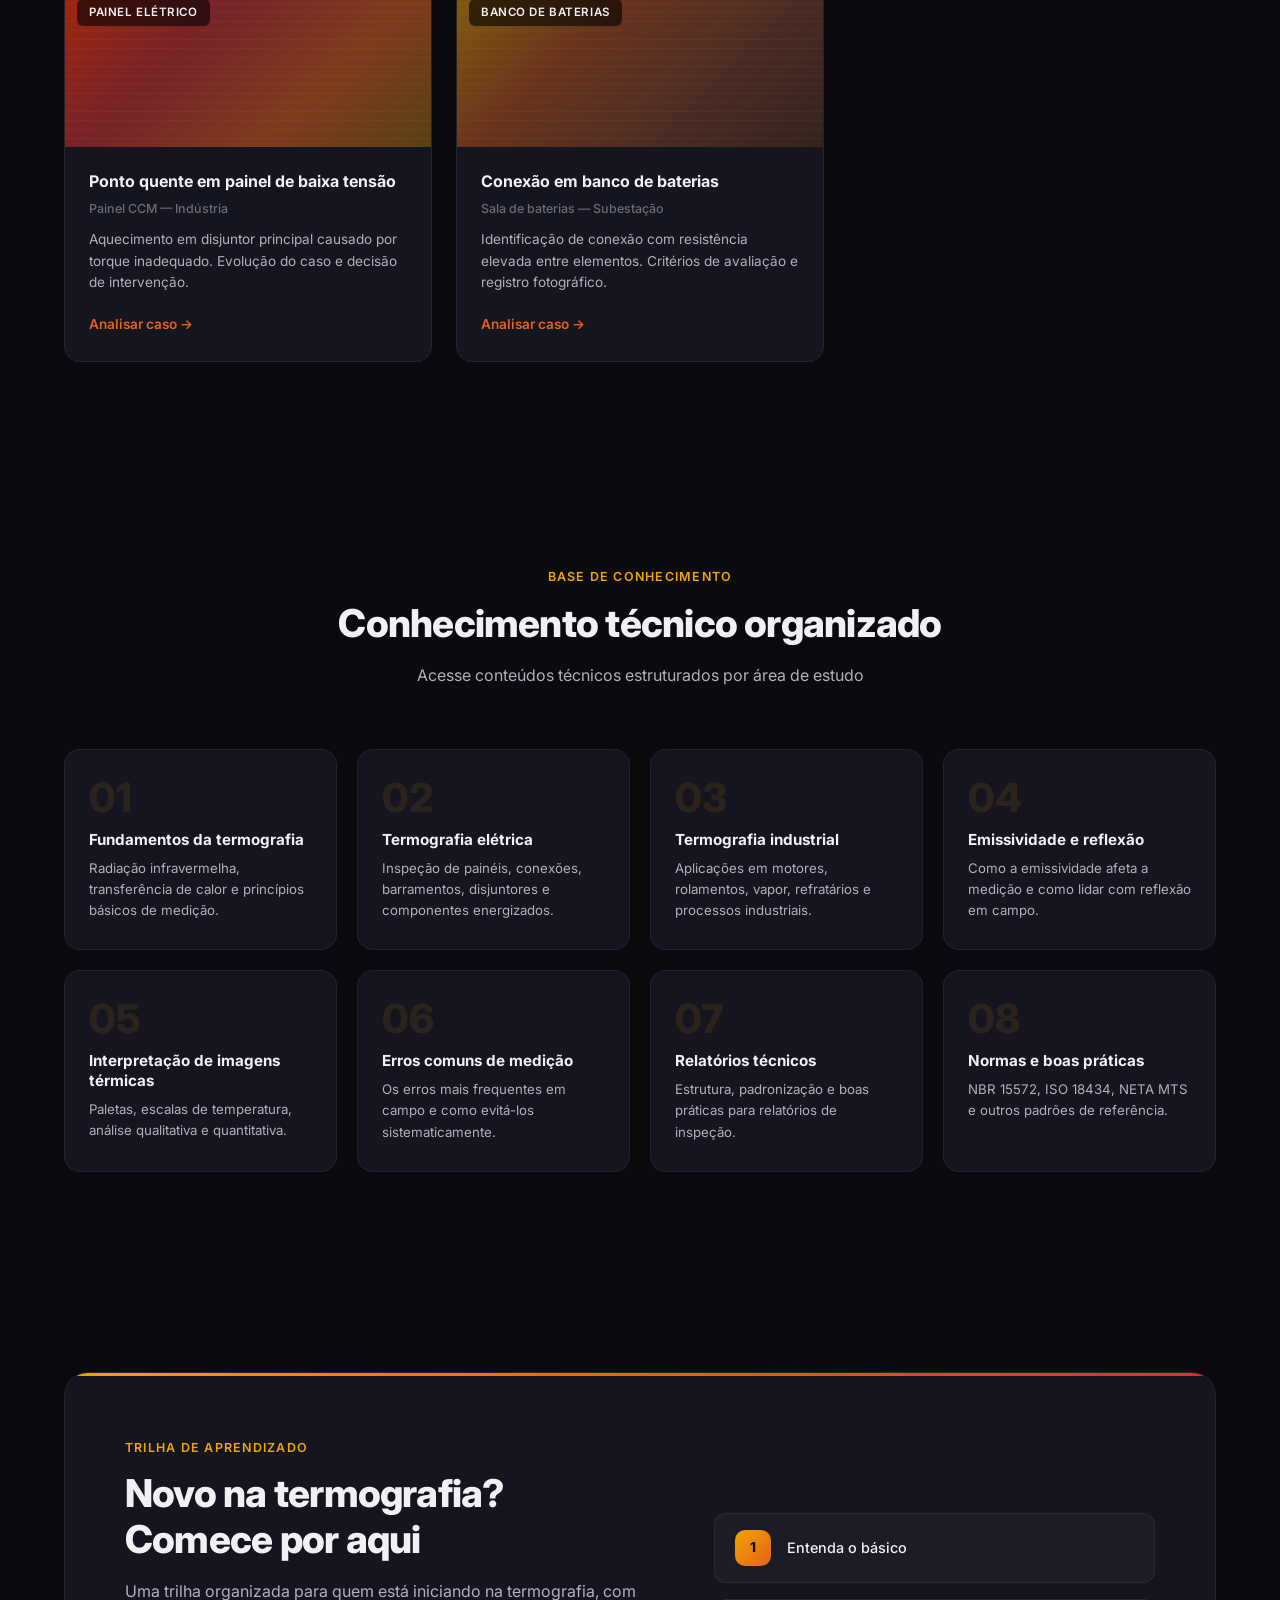
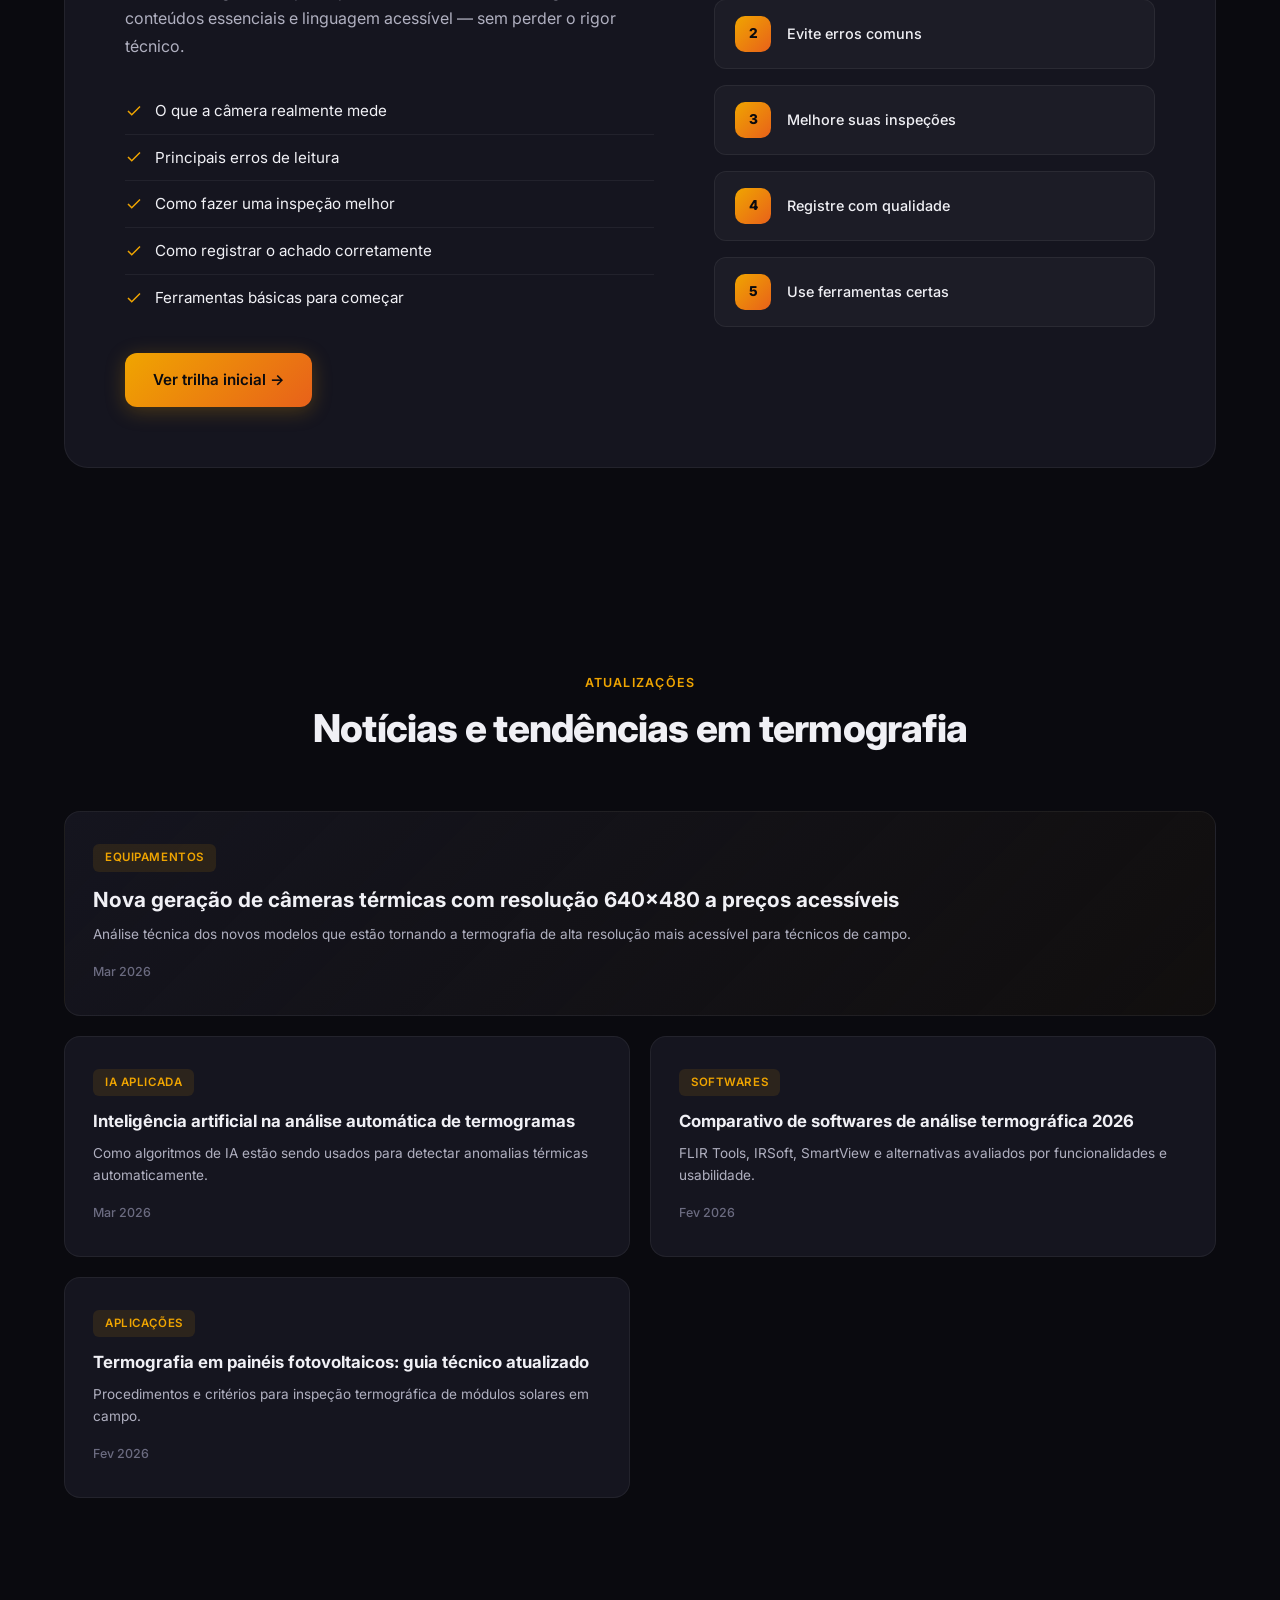
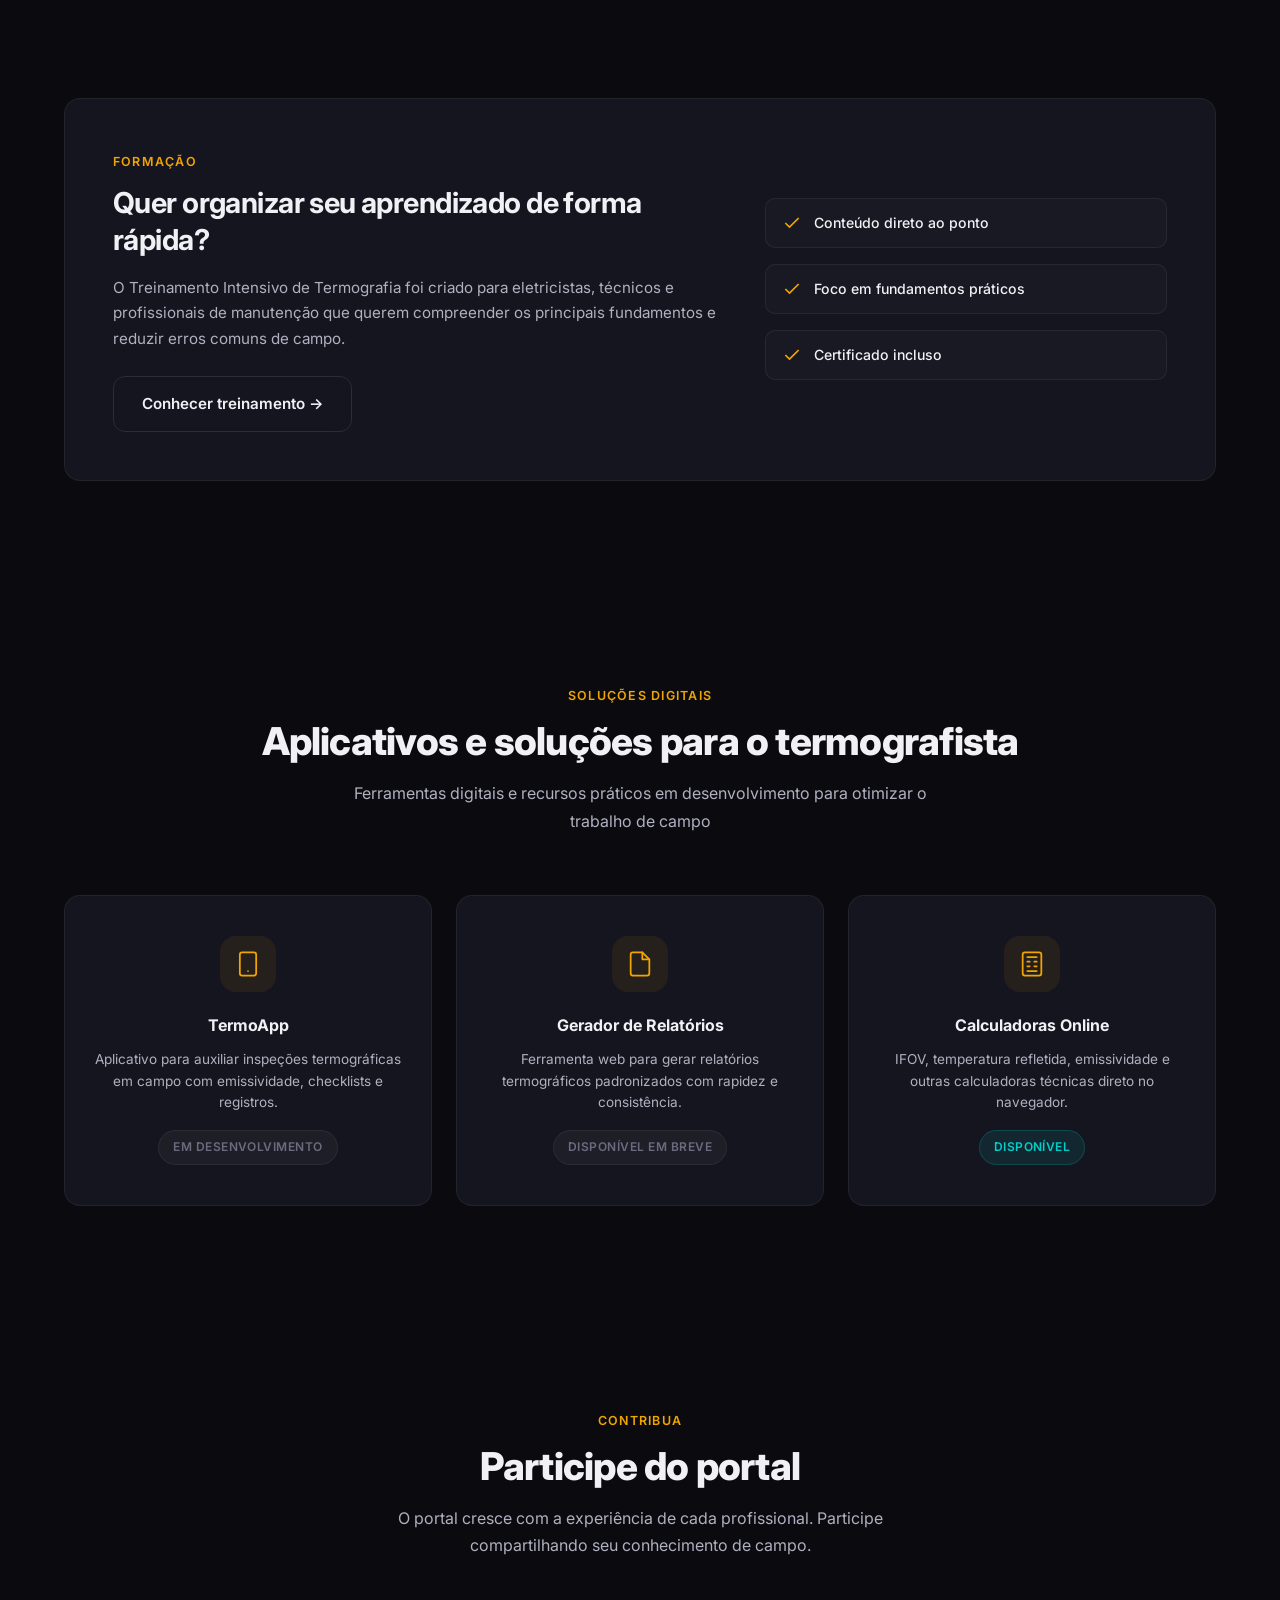
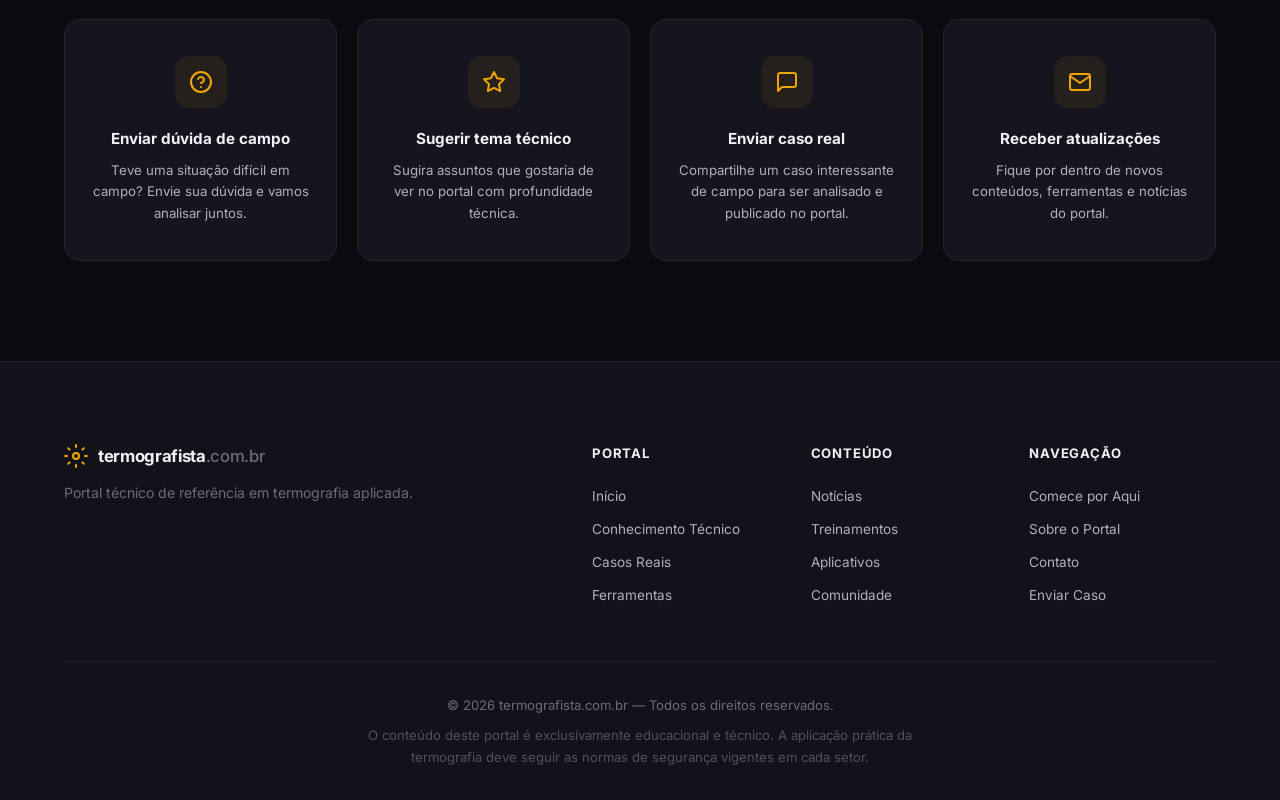
==== commit 8737e765: "por do sol" ====
--- a/index.html
+++ b/index.html
@@ -430,6 +430,25 @@
                     <h3>Confiabilidade da Termovisão</h3>
                     <p>Classifique a confiabilidade da medição termográfica a partir do alvo, reflexão e emissividade.</p>
                     <span class="tool-badge" style="background: rgba(0, 206, 201, 0.08); border-color: rgba(0, 206, 201, 0.15); color: var(--accent-cyan);">Calculadora</span>
+                </a>
+                <a href="calculadora-horario-ideal.html" class="tool-card" id="tool-horario-ideal">
+                    <div class="tool-icon" style="background: rgba(251, 146, 60, 0.08); color: #fb923c;">
+                        <svg width="24" height="24" viewBox="0 0 24 24" fill="none" stroke="currentColor"
+                            stroke-width="2" stroke-linecap="round" stroke-linejoin="round">
+                            <circle cx="12" cy="12" r="4" />
+                            <path d="M12 2v2" />
+                            <path d="M12 20v2" />
+                            <path d="M4.93 4.93l1.41 1.41" />
+                            <path d="M17.66 17.66l1.41 1.41" />
+                            <path d="M2 12h2" />
+                            <path d="M20 12h2" />
+                            <path d="M6.34 17.66l-1.41 1.41" />
+                            <path d="M19.07 4.93l-1.41 1.41" />
+                        </svg>
+                    </div>
+                    <h3>Horário Ideal para Termovisão</h3>
+                    <p>Consulte o pôr do sol do município e descubra o melhor horário para iniciar a inspeção termográfica.</p>
+                    <span class="tool-badge" style="background: rgba(251, 146, 60, 0.08); border-color: rgba(251, 146, 60, 0.15); color: #fb923c;">Calculadora</span>
                 </a>
                 <a href="#" class="tool-card" id="tool-emissividade">
                     <div class="tool-icon">
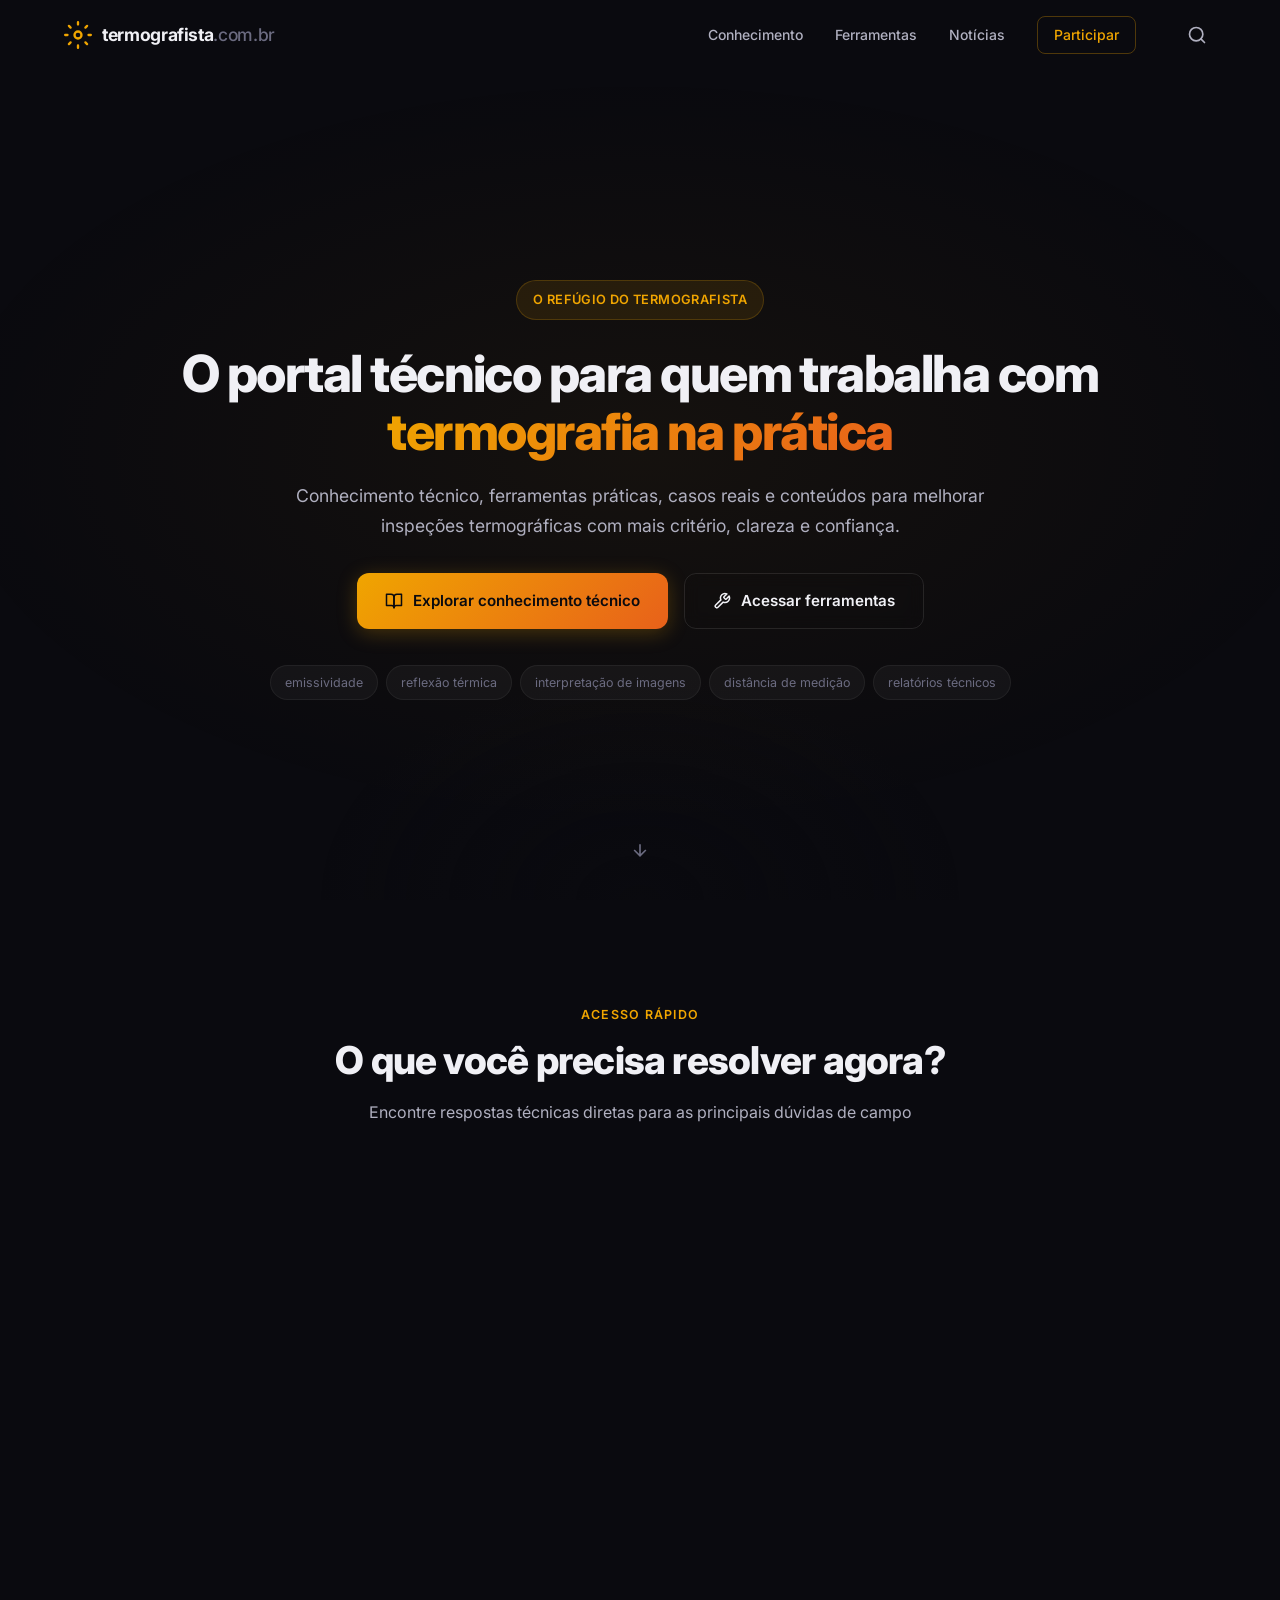
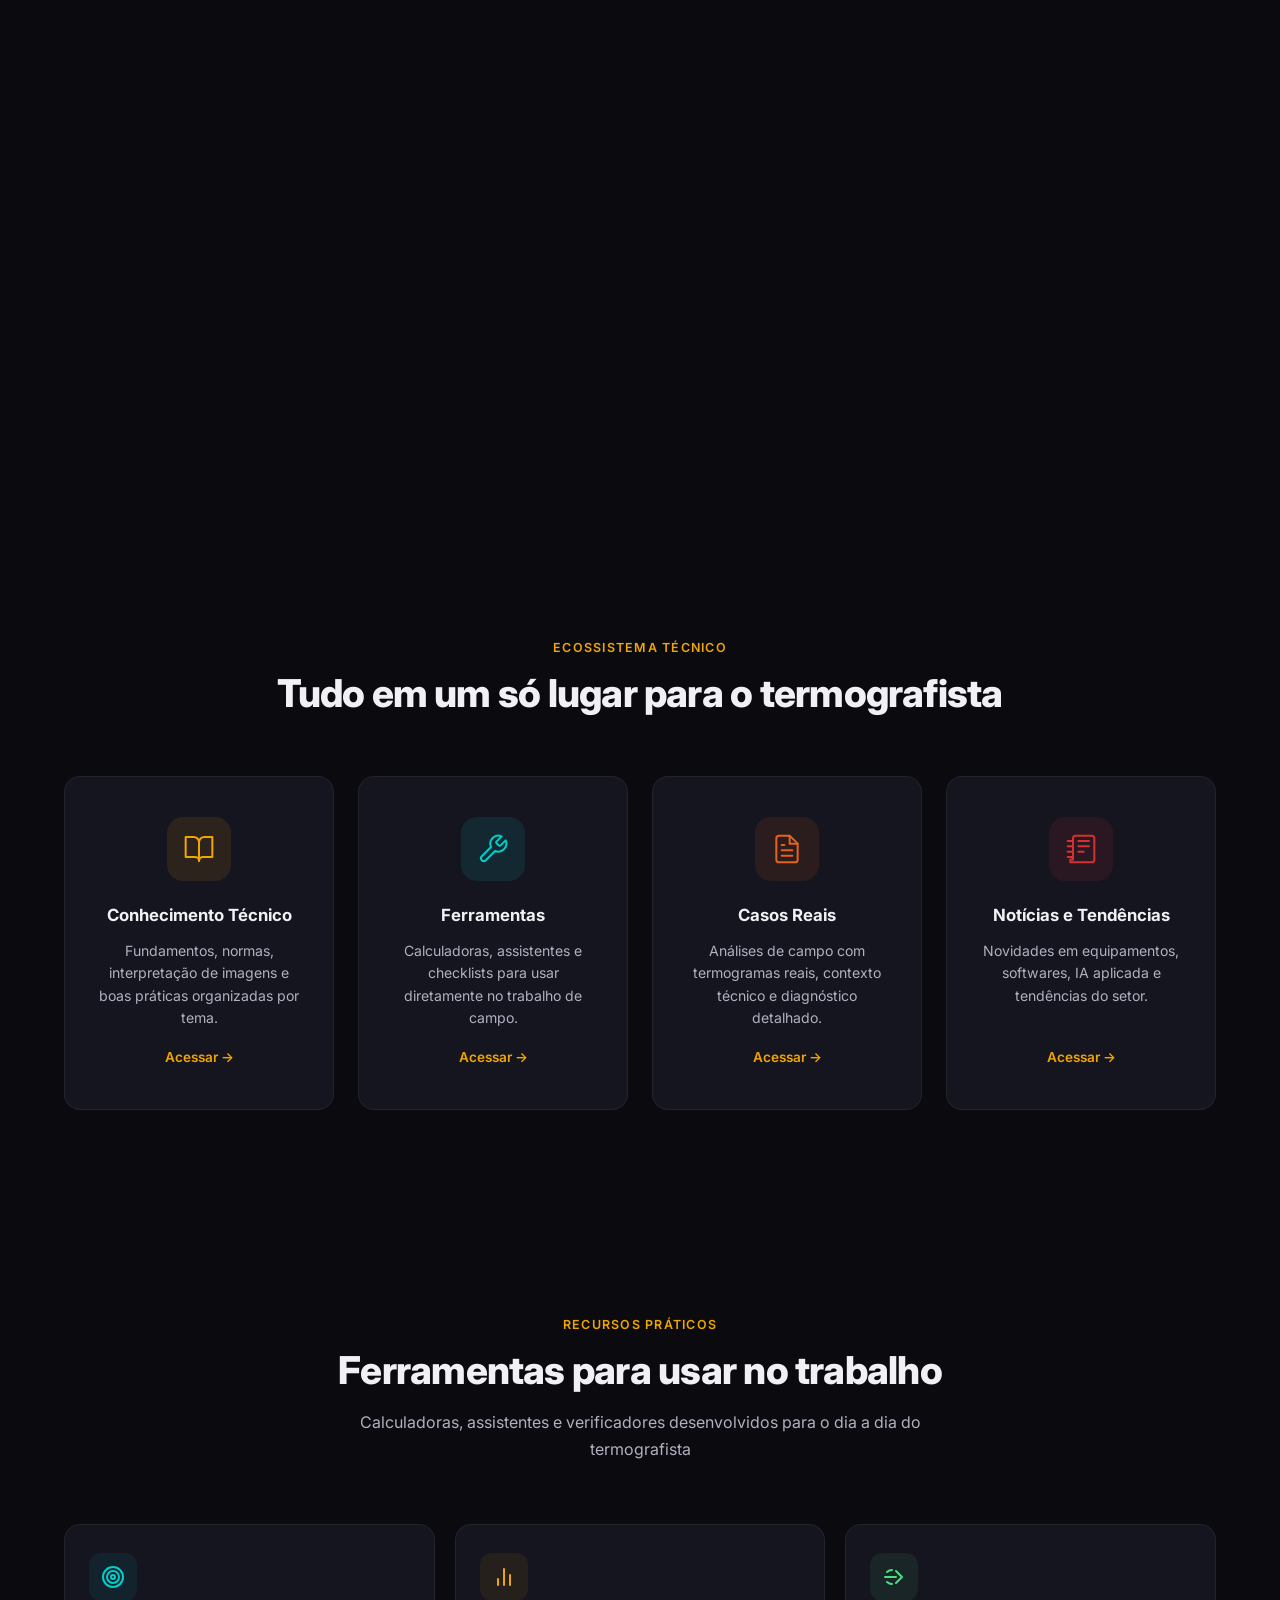
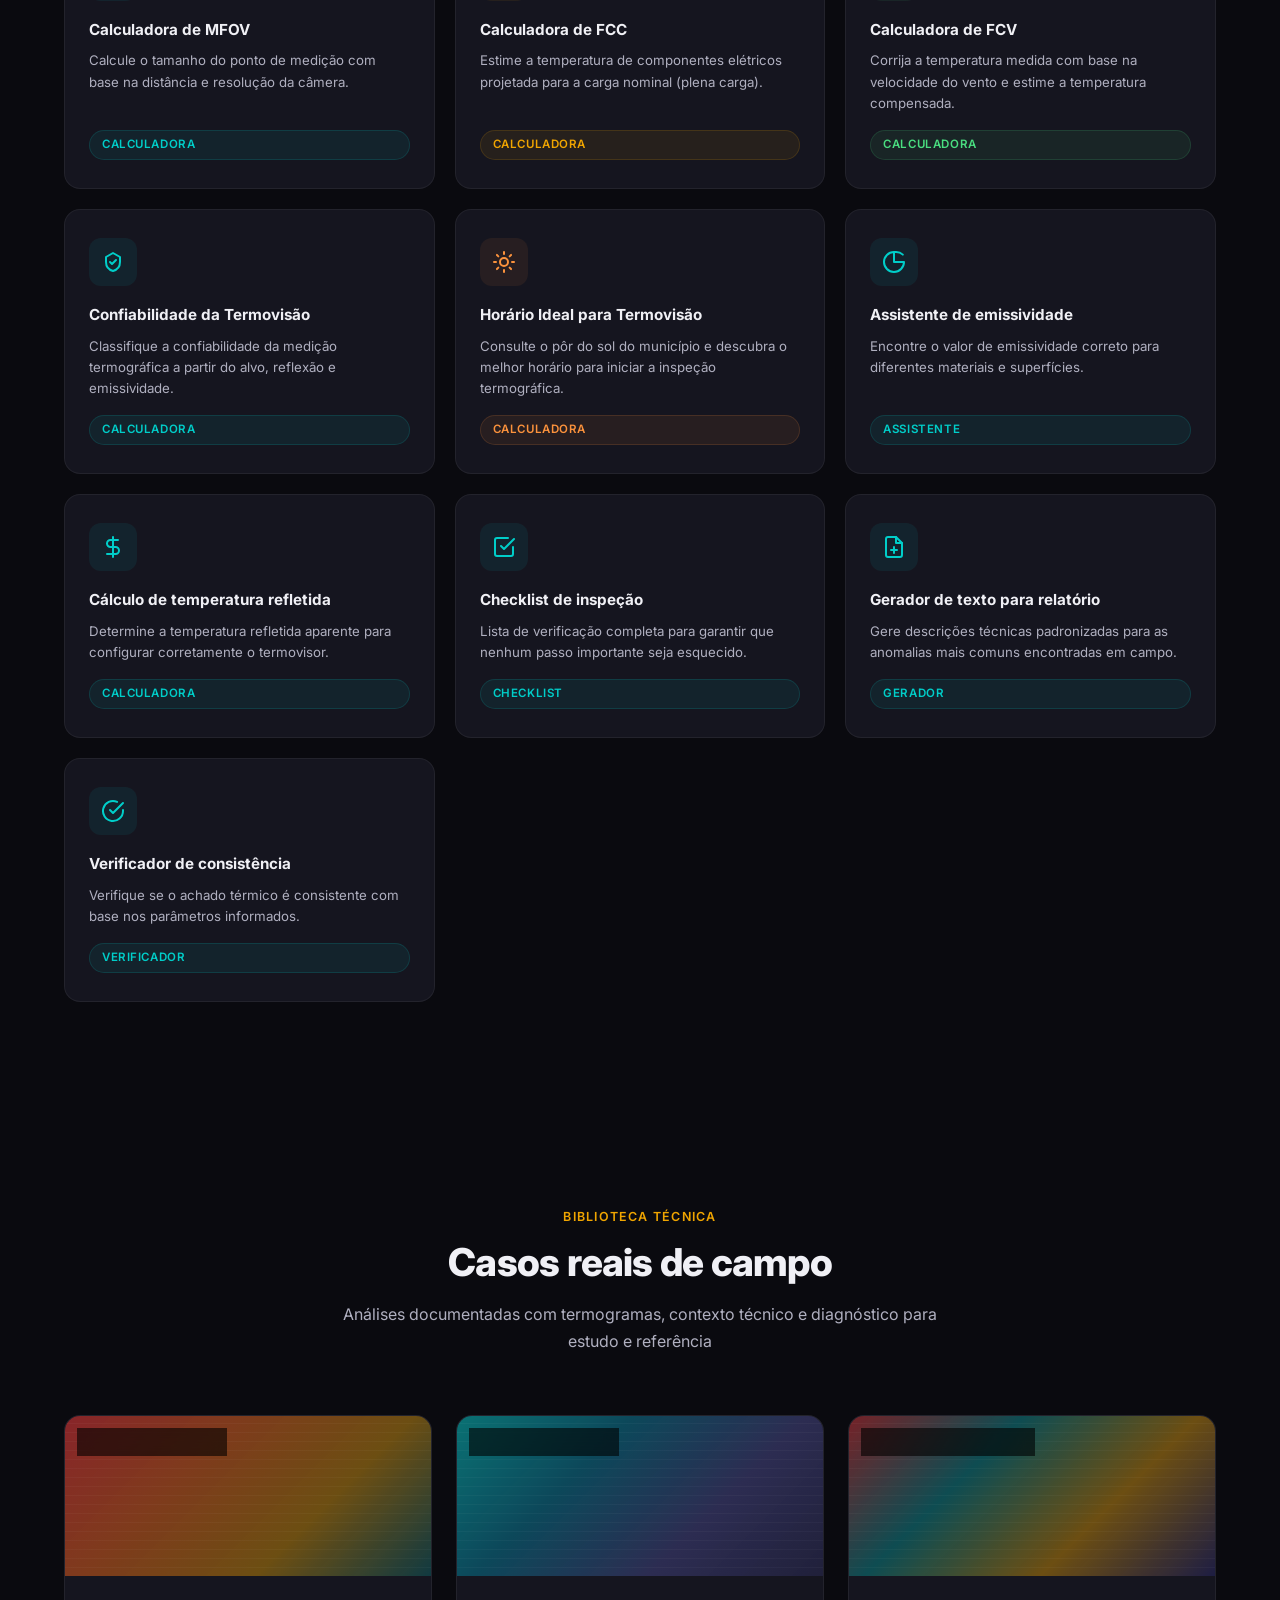
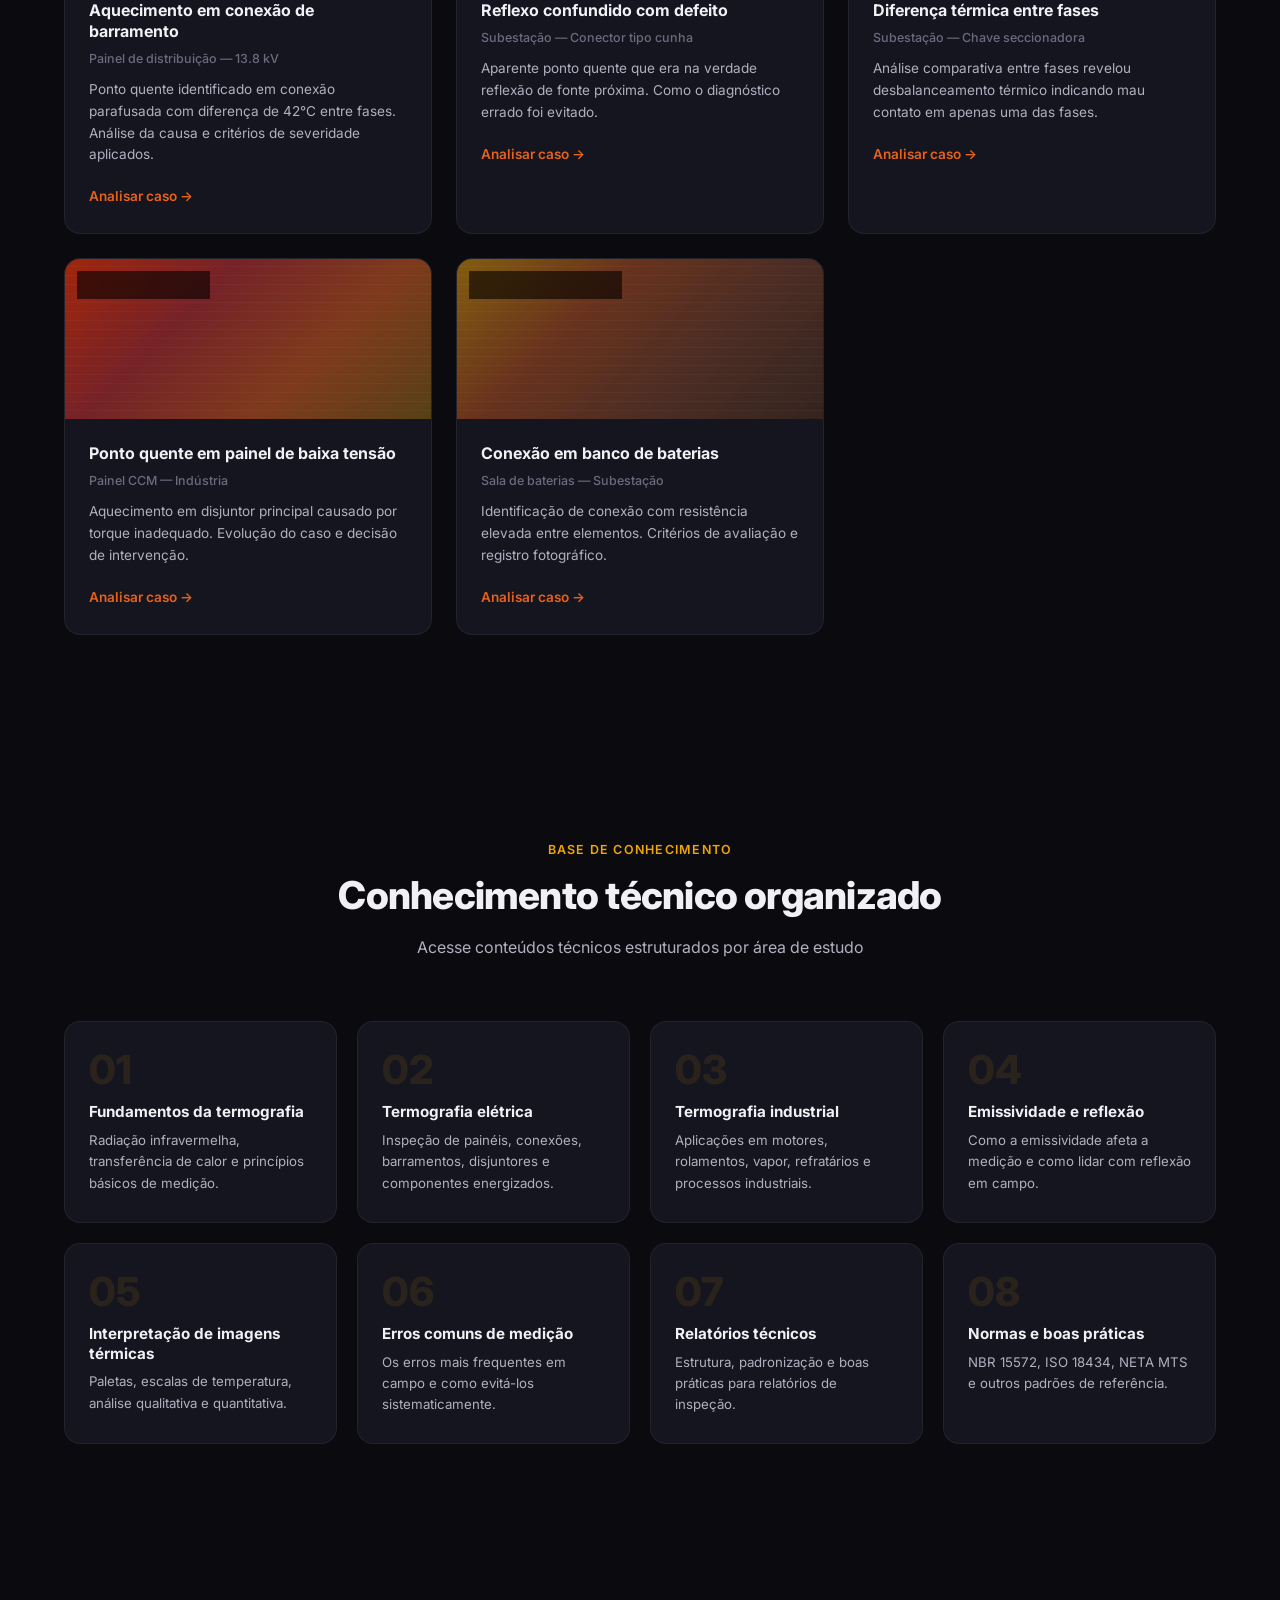
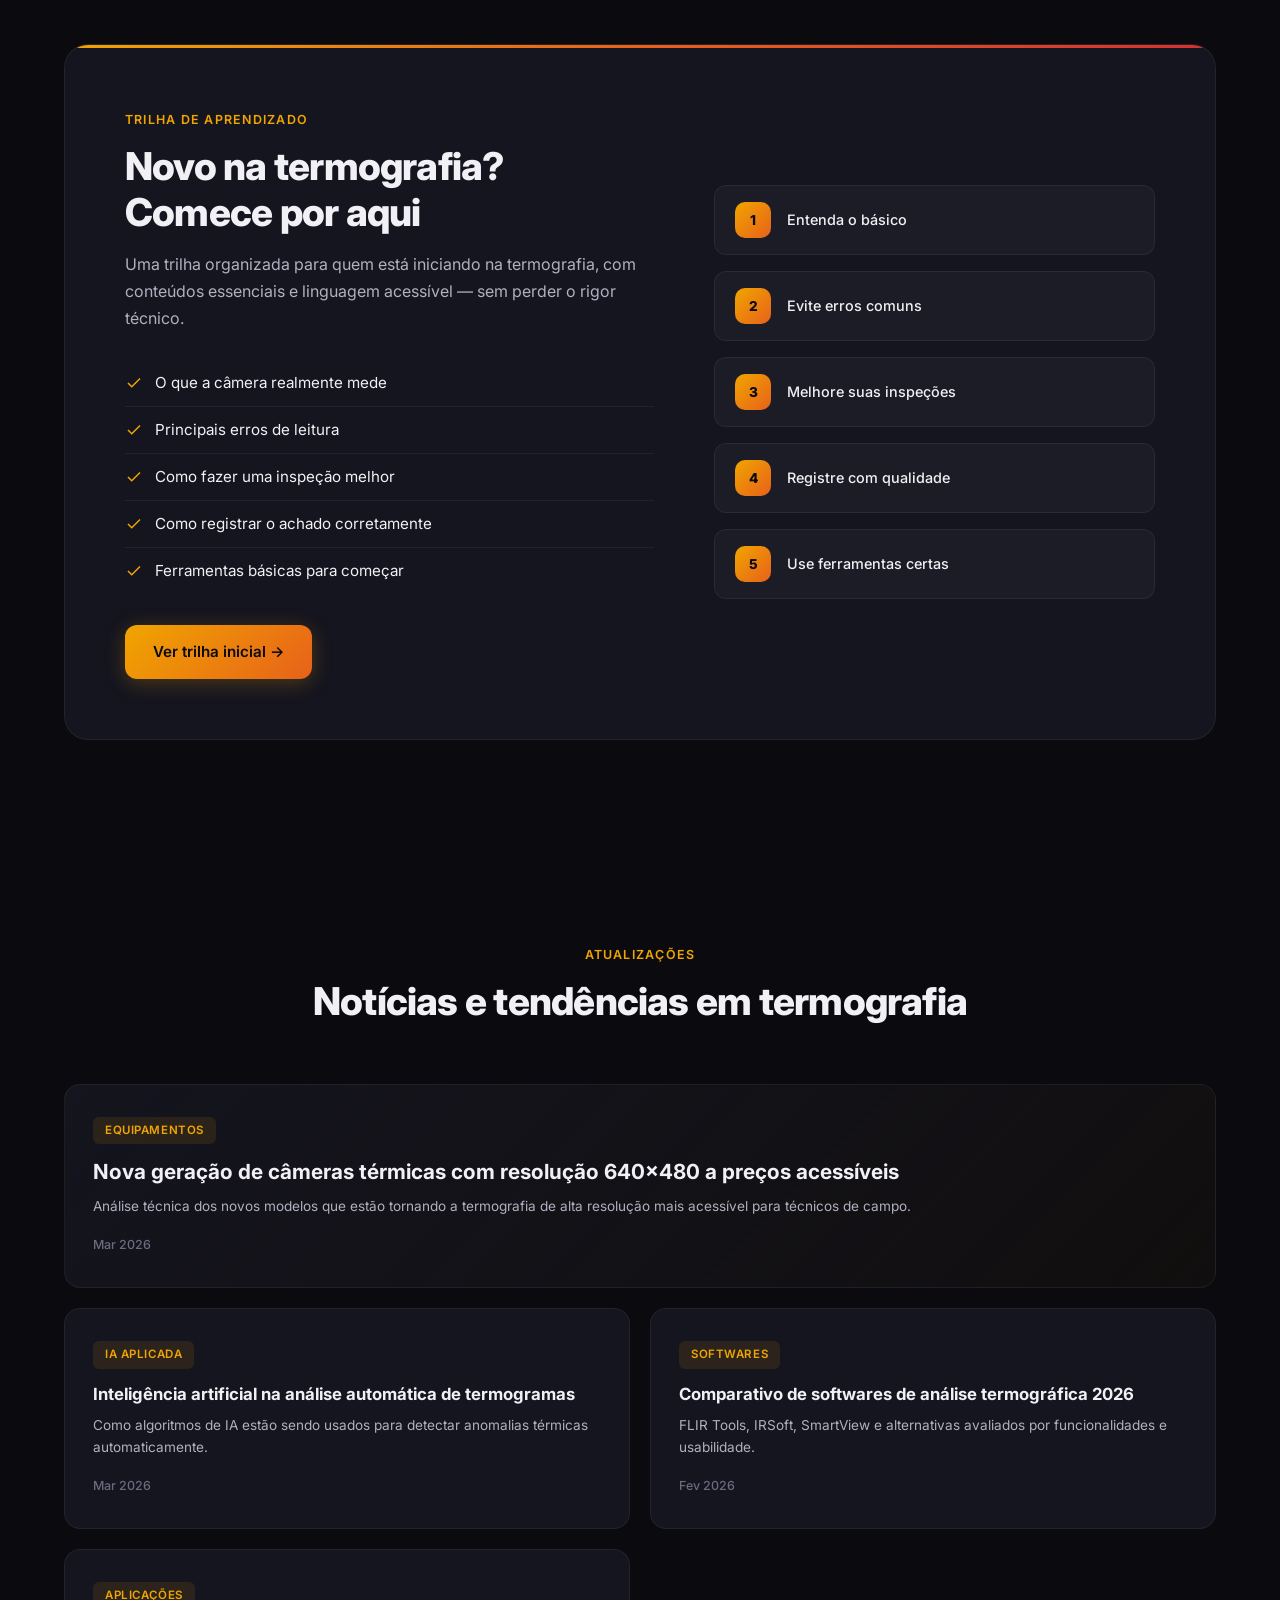
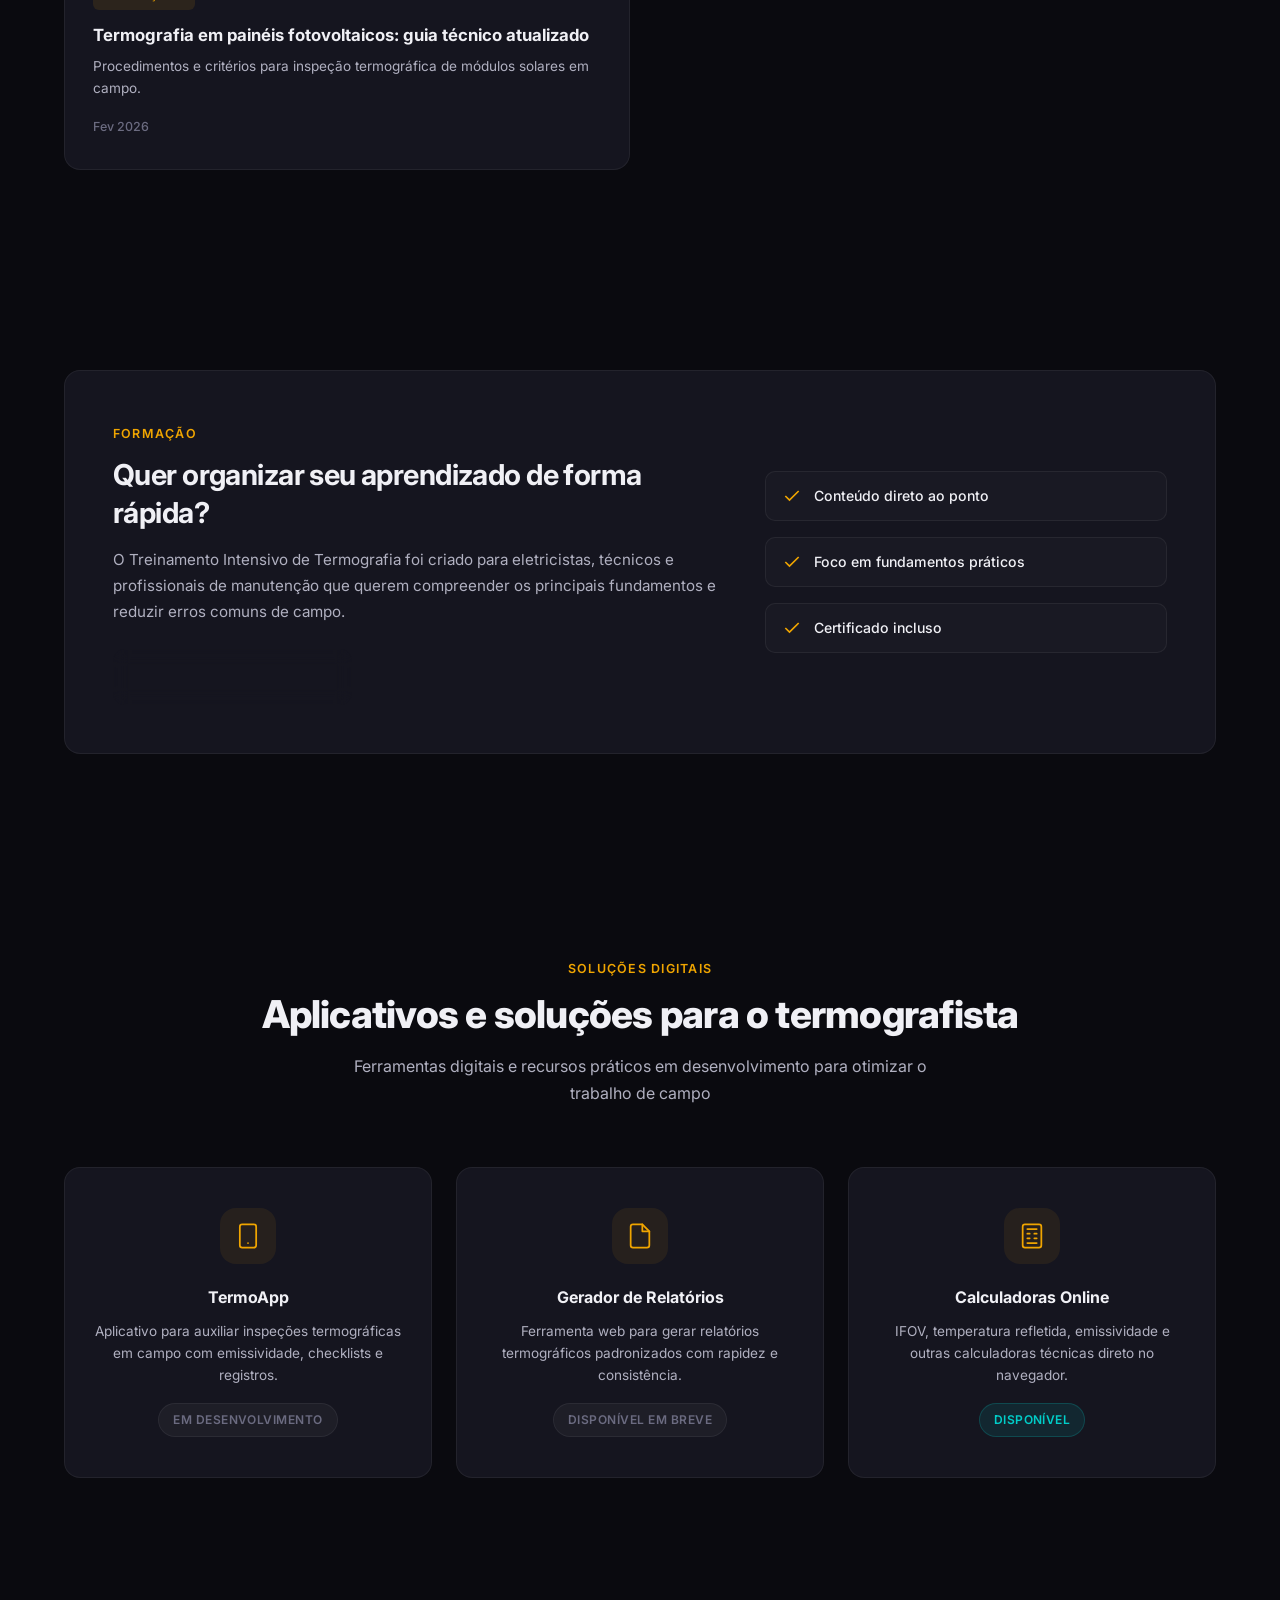
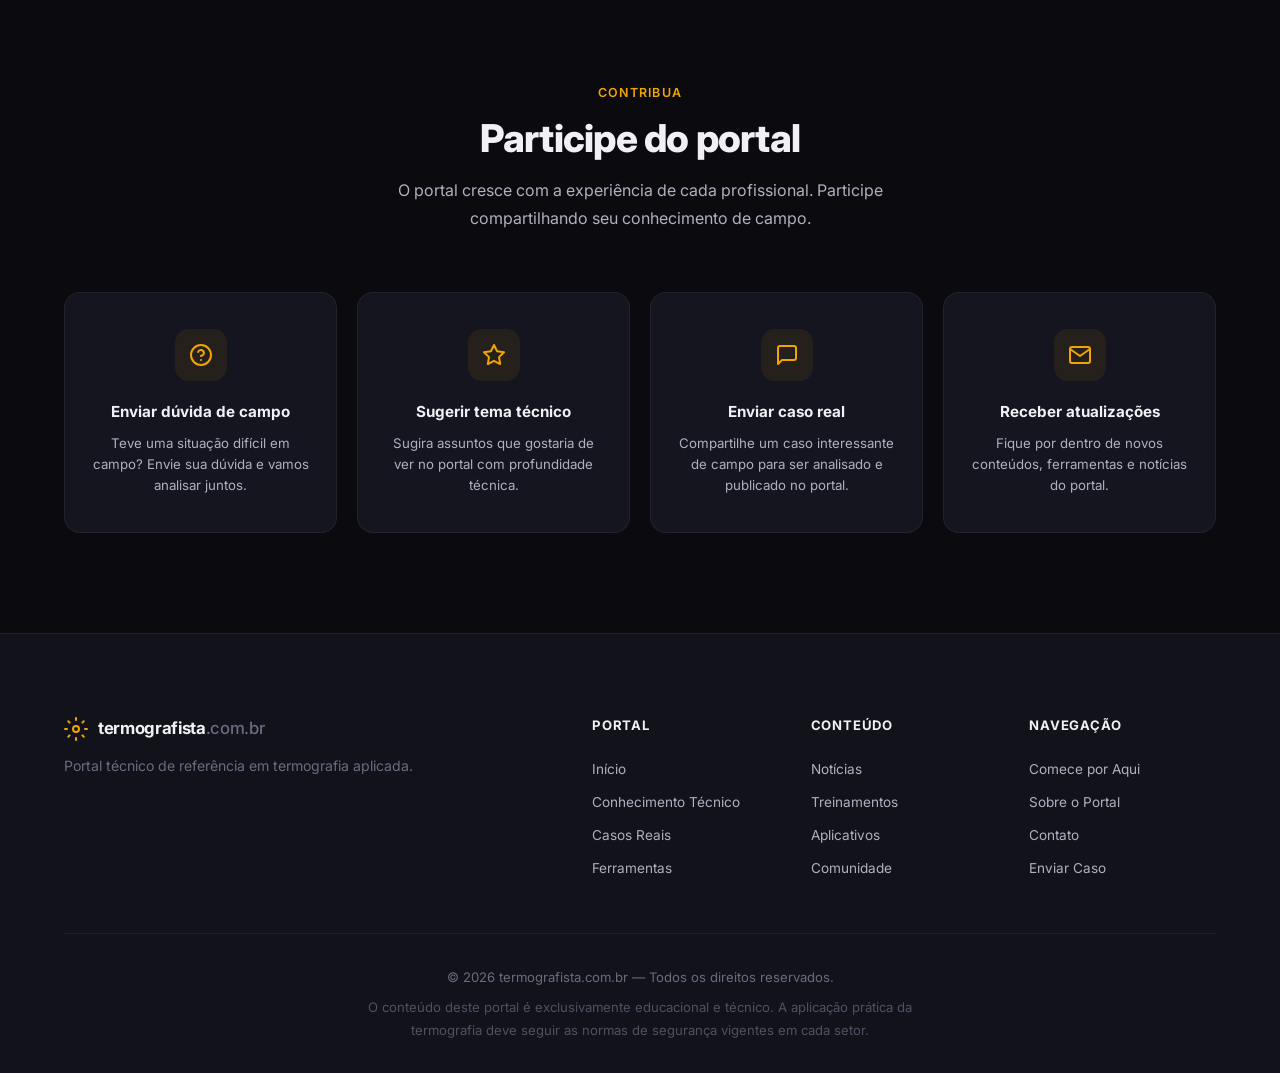
==== commit f4f4c075: "Atualização de Cards" ====
--- a/index.html
+++ b/index.html
@@ -198,12 +198,12 @@
                                     <circle cx="12" cy="12" r="2" />
                                 </svg>
                             </div>
-                            <h3>Distância de medição e IFOV</h3>
+                            <h3>Distância de medição e MFOV</h3>
                             <p>Saiba como a distância e a resolução óptica afetam diretamente a precisão da leitura.</p>
                             <span class="duvida-link btn-flip">Ver explicação →</span>
                         </div>
                         <div class="duvida-card-back">
-                            <p>Se o alvo for menor que o IFOV, a leitura mistura fundo e perde precisão. O alvo deve ocupar vários pixels.</p>
+                            <p>Se o alvo for menor que o MFOV, a leitura mistura fundo e perde precisão. O alvo deve ocupar vários pixels.</p>
                             <span class="duvida-link btn-flip">← Voltar</span>
                         </div>
                     </div>
@@ -243,7 +243,7 @@
                             <span class="duvida-link btn-flip">Ver explicação →</span>
                         </div>
                         <div class="duvida-card-back">
-                            <p>Registrar local, carga, temperaturas, ΔT, possível causa e recomendação, de forma objetiva e quantificada.</p>
+                            <p>Registre local, equipamento, componente e lado do componente (referências), corrente durante a medição e, quando apropriado, informe a existência de fontes de calor significativas próximas ao objeto alvo. Não especule sobre a causa da anormalidade térmica. O foco do relatório deve ser somente identificar, registrar e localizar objetivamente o ponto com alteração térmica. Seja conciso.</p>
                             <span class="duvida-link btn-flip">← Voltar</span>
                         </div>
                     </div>
@@ -281,7 +281,8 @@
                             <span class="duvida-link btn-flip">Ver explicação →</span>
                         </div>
                         <div class="duvida-card-back">
-                            <p>Imagem simples é visual. Radiométrica permite medir temperatura em cada pixel e analisar corretamente.</p>
+                            <p>Imagem térmica é uma imagem visual gerada a partir das temperaturas captadas pela câmera termográfica. Já a imagem radiométrica contém, além da imagem, os dados de temperatura de cada pixel, permitindo análises posteriores no software termográfico.</p>
+                            <p>Ao enviar uma imagem radiométrica por aplicativos como WhatsApp, Teams ou similares, normalmente ocorre compressão e conversão do arquivo, fazendo com que ela perca os dados radiométricos. Nessa condição, a imagem passa a ser apenas uma imagem térmica comum, sem capacidade de reanálise de temperaturas ponto a ponto.</p>
                             <span class="duvida-link btn-flip">← Voltar</span>
                         </div>
                     </div>
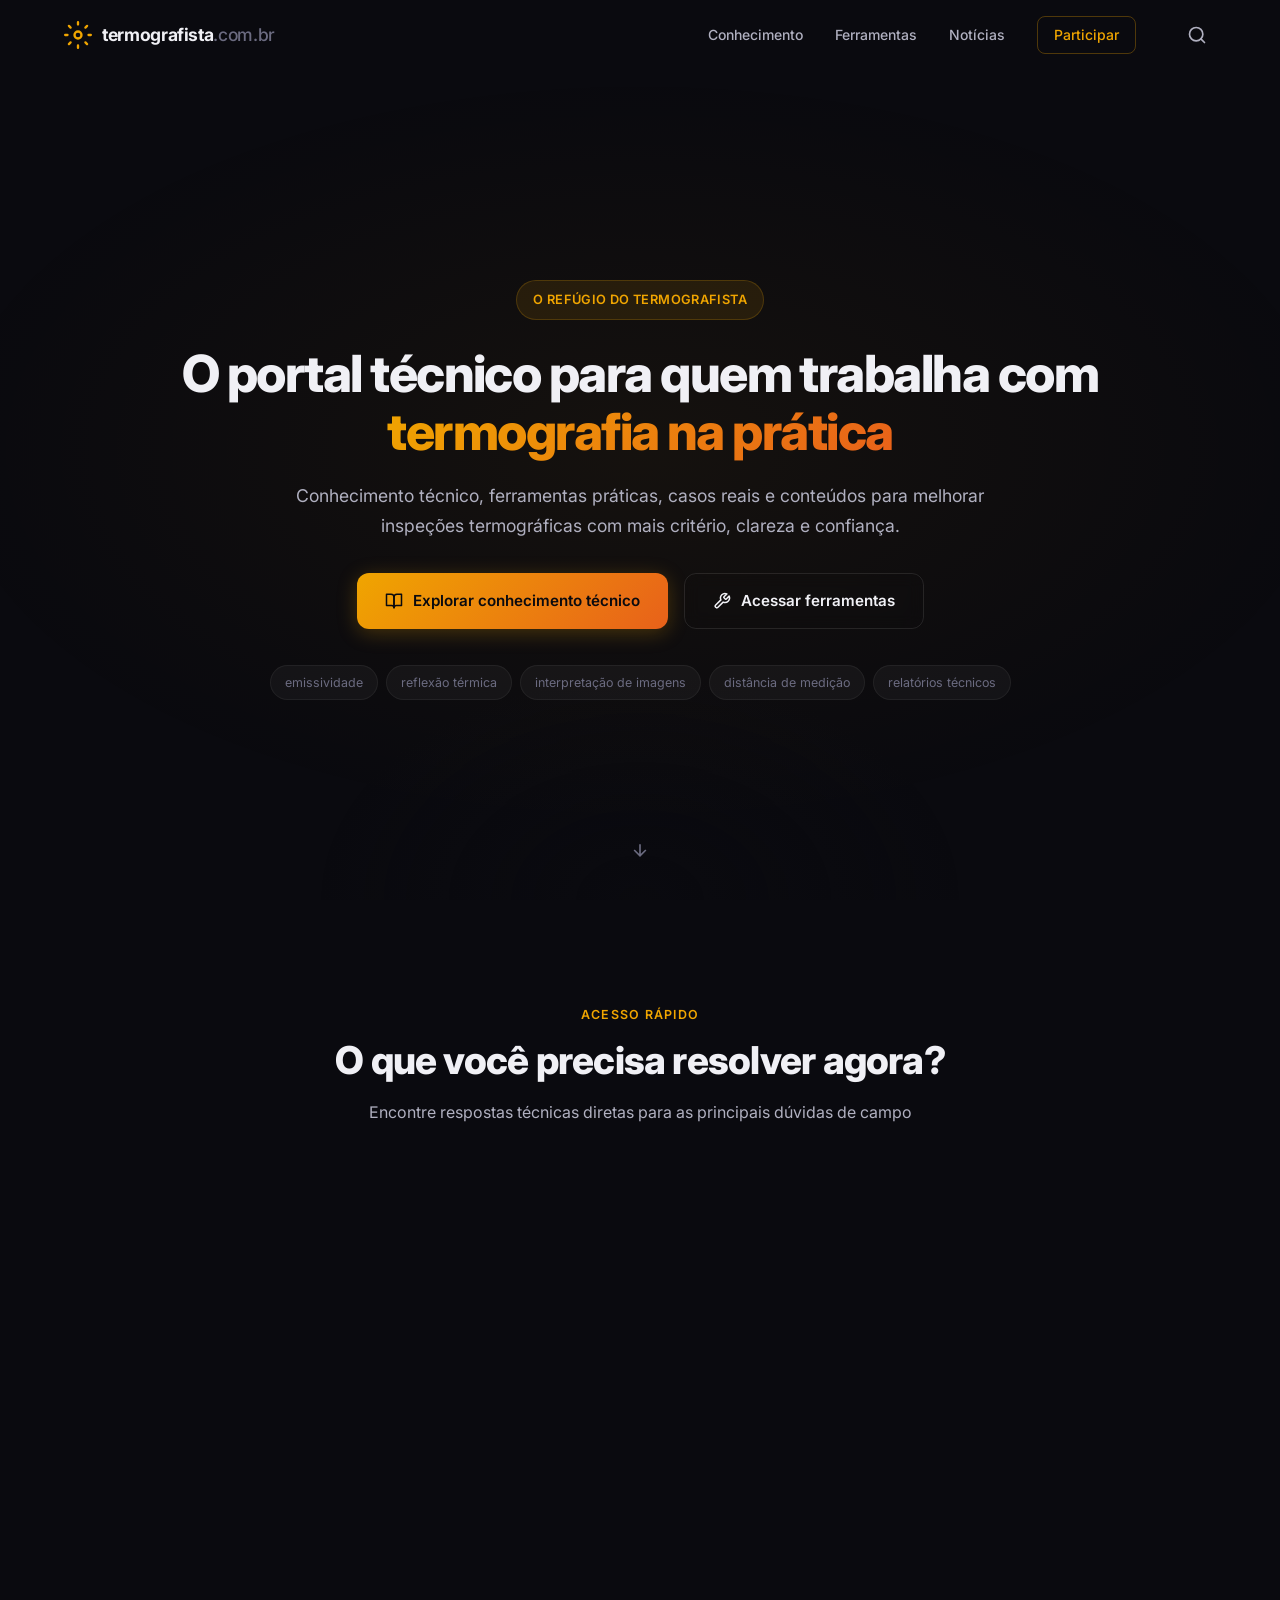
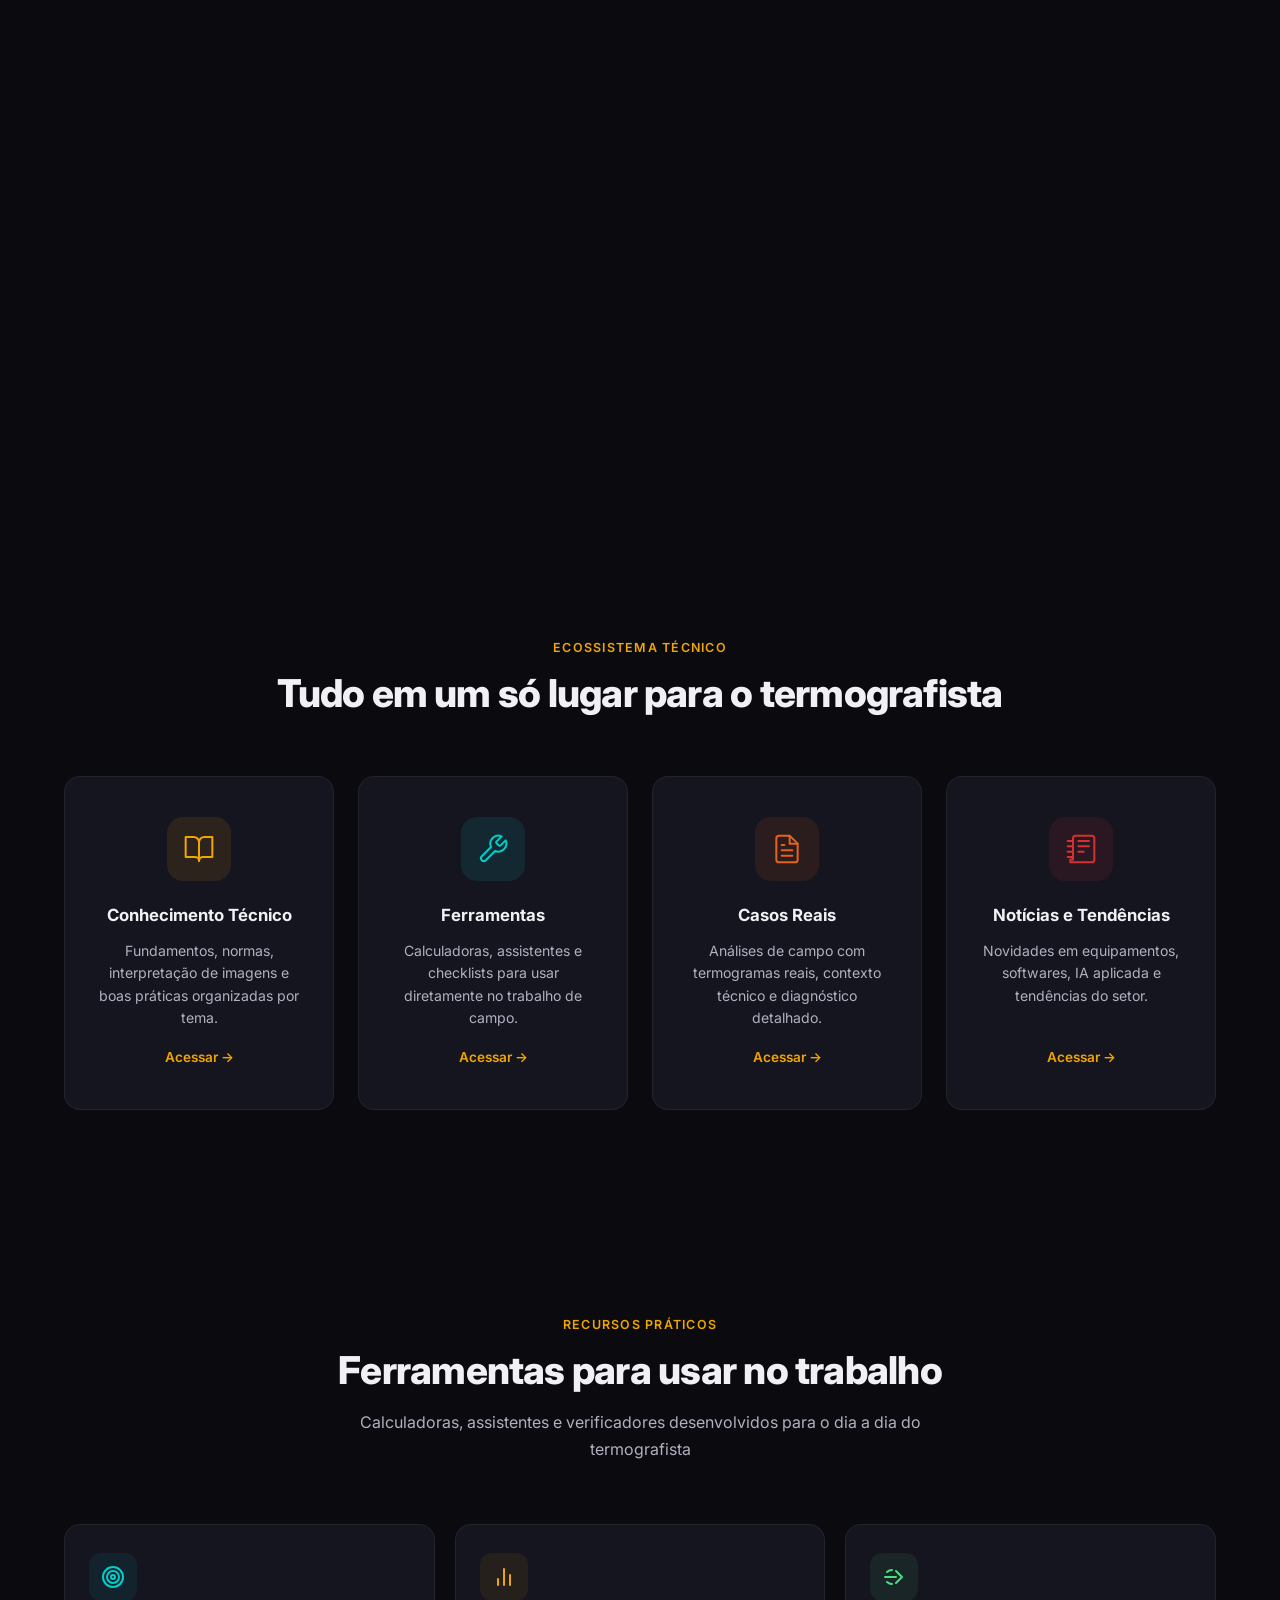
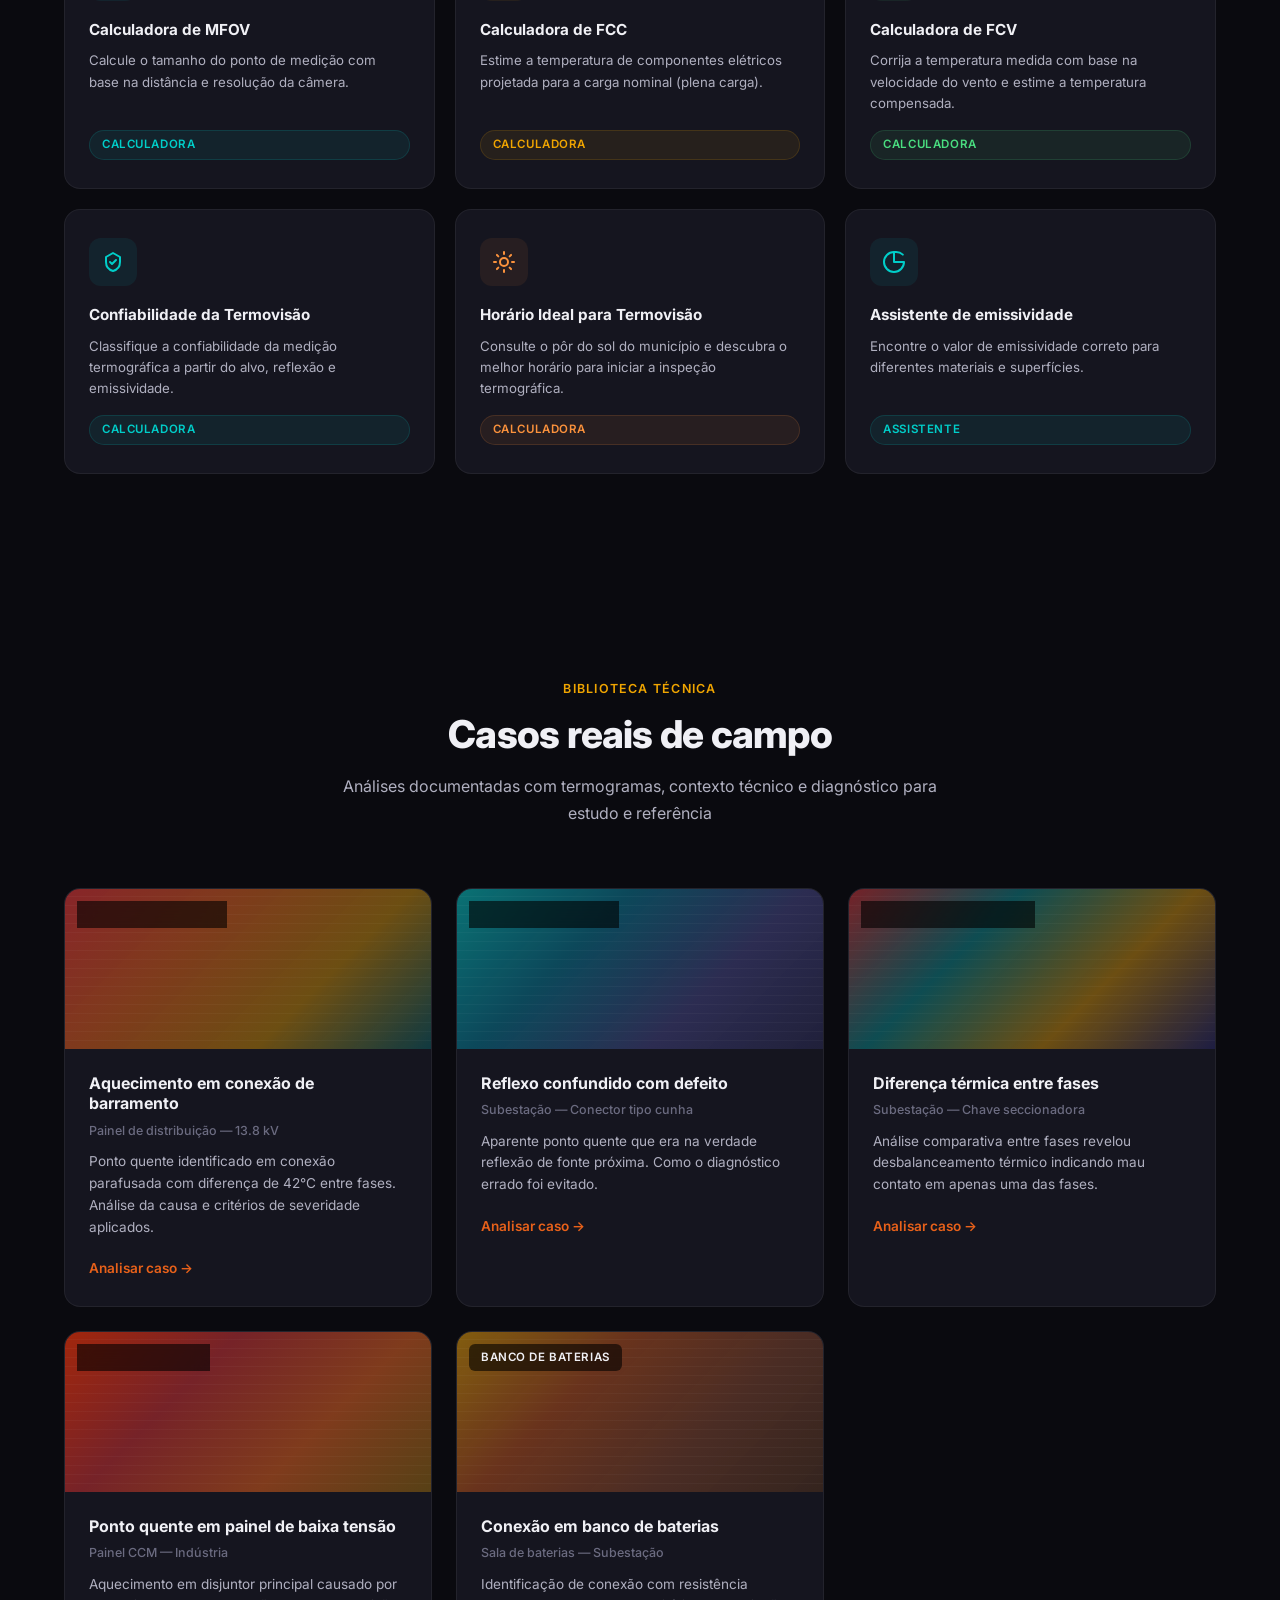
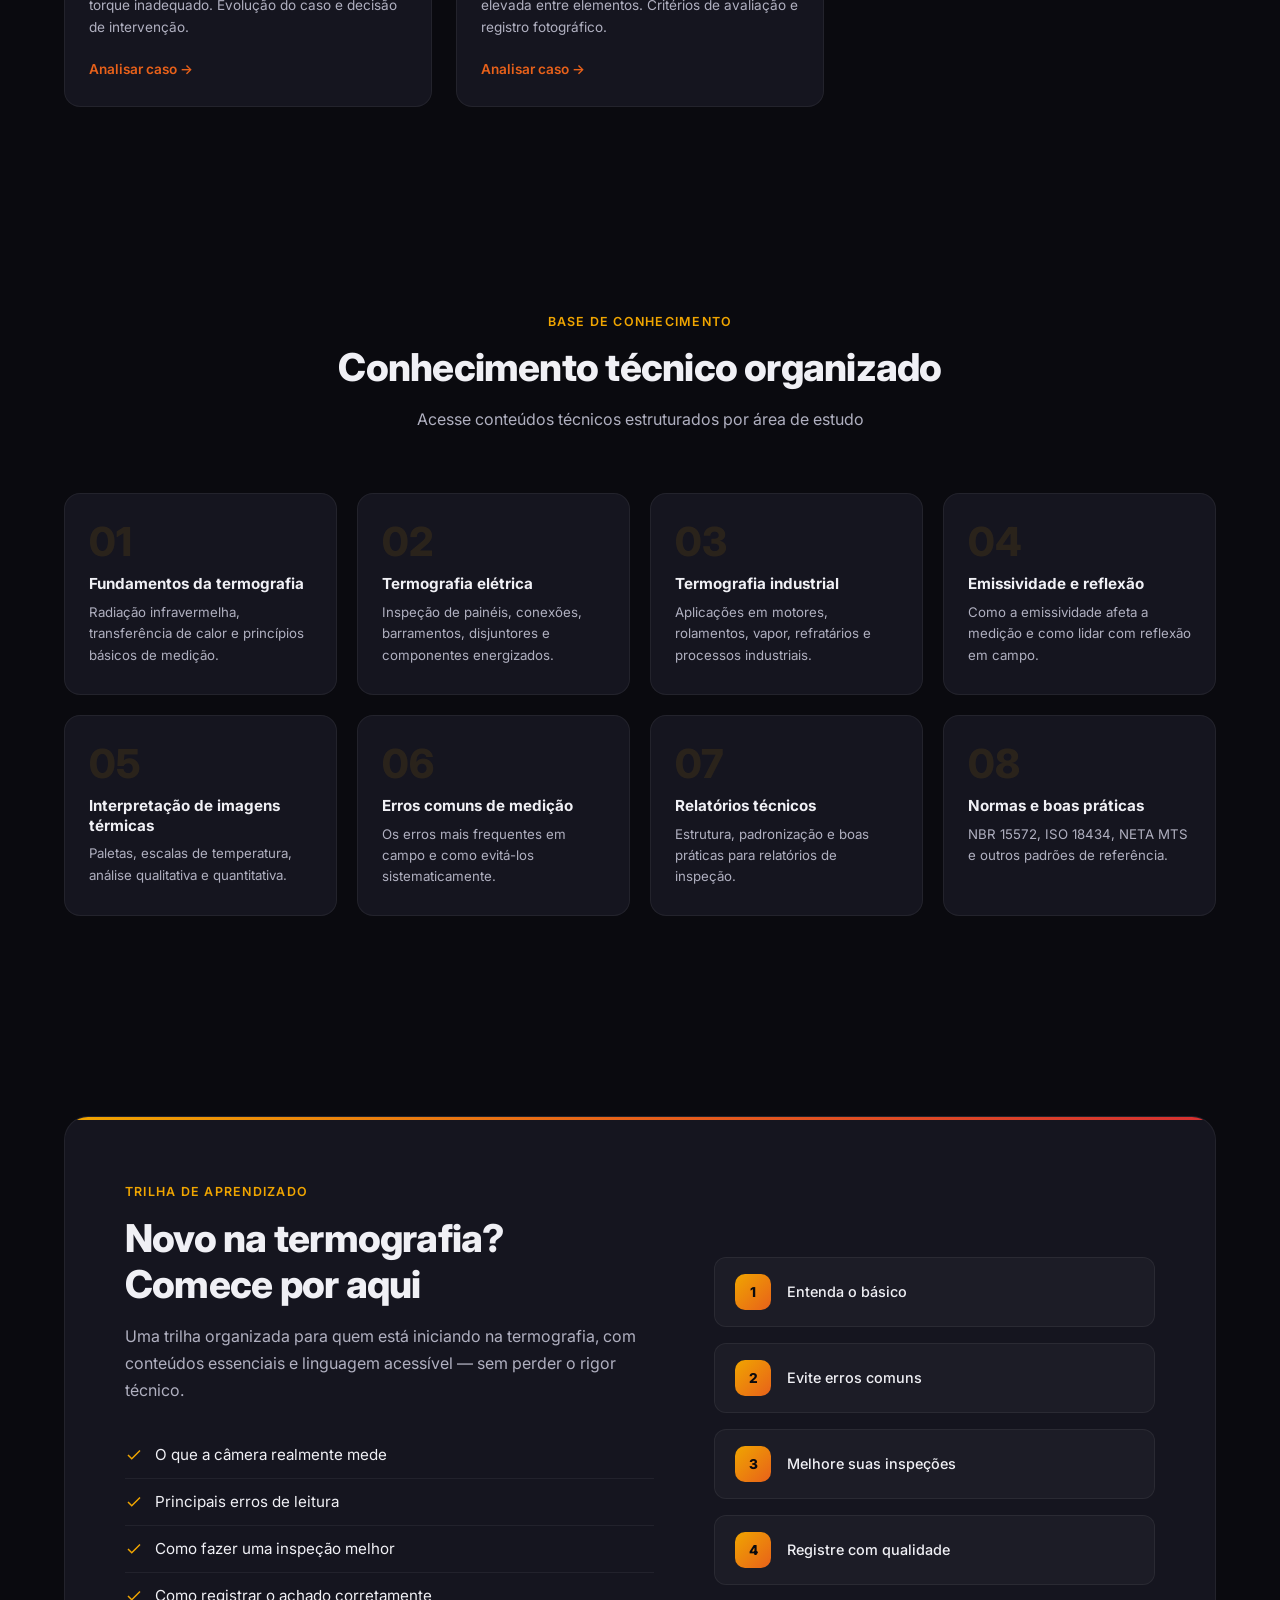
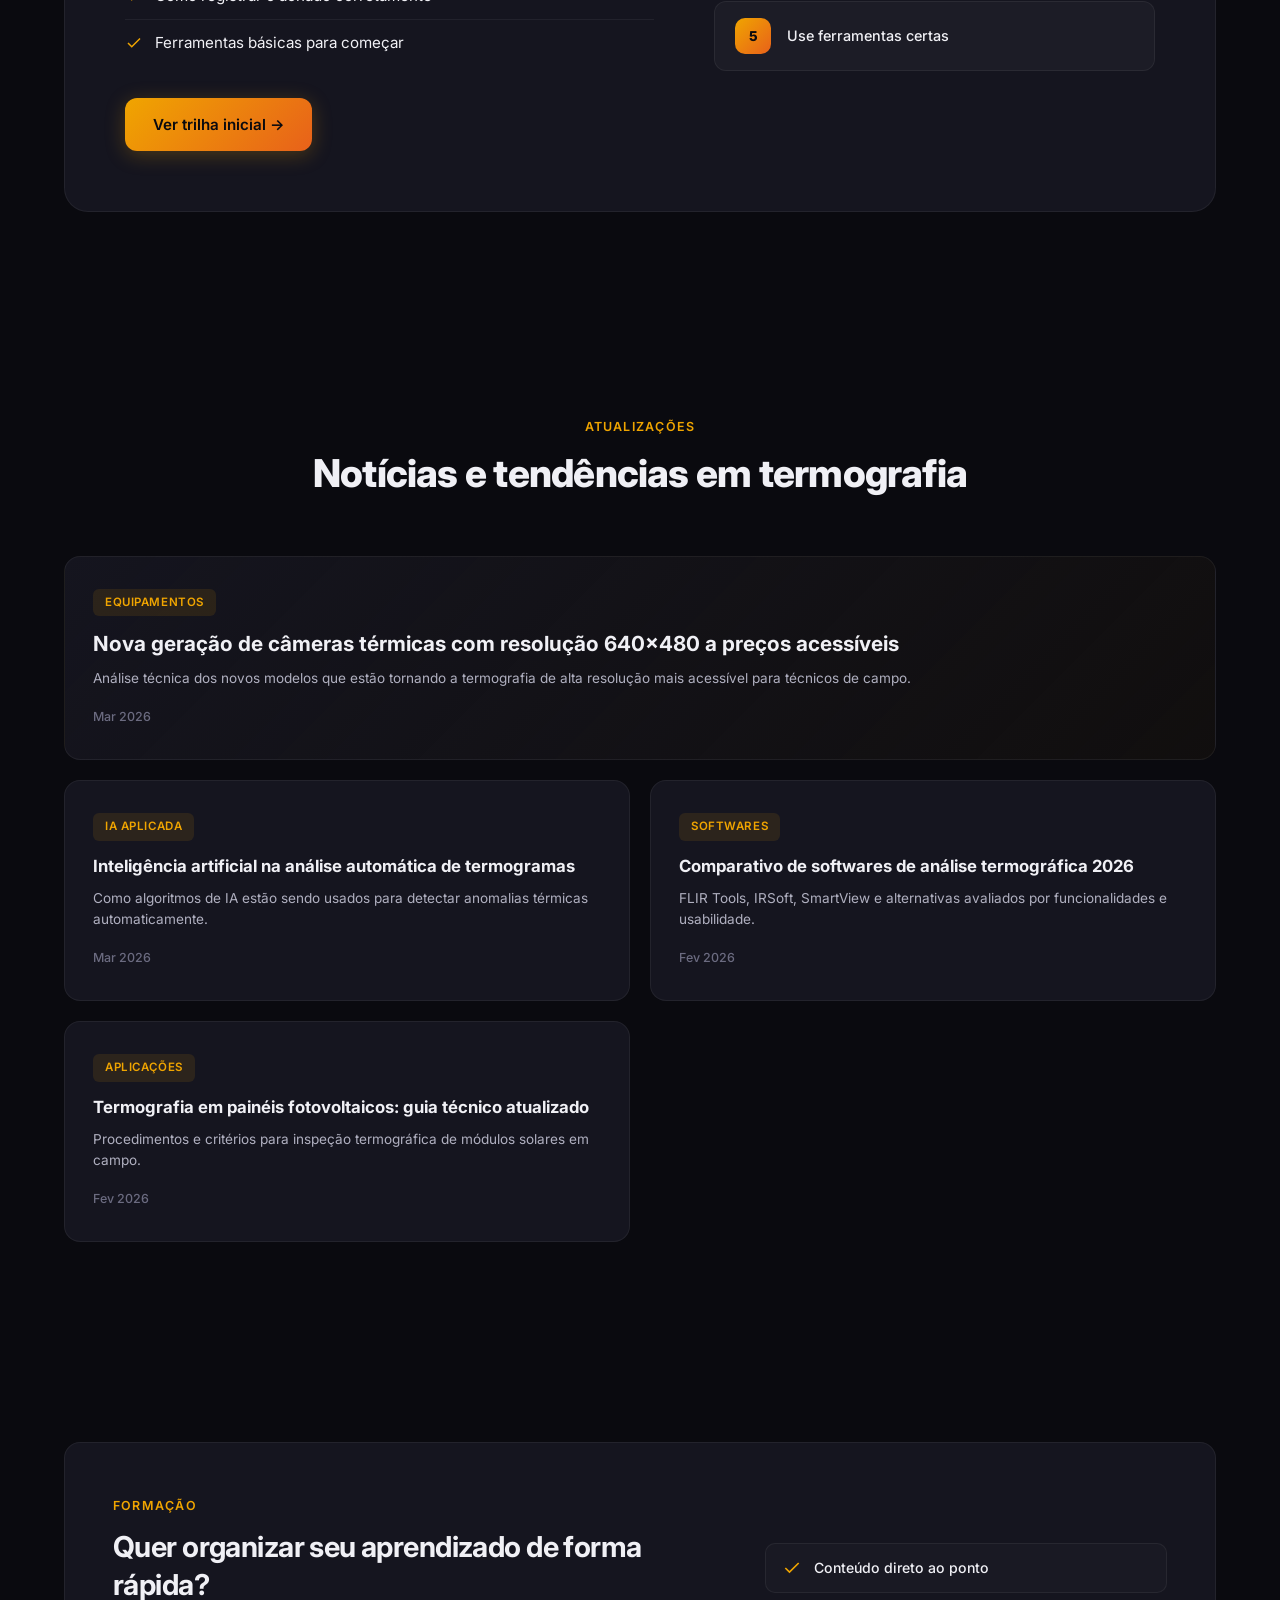
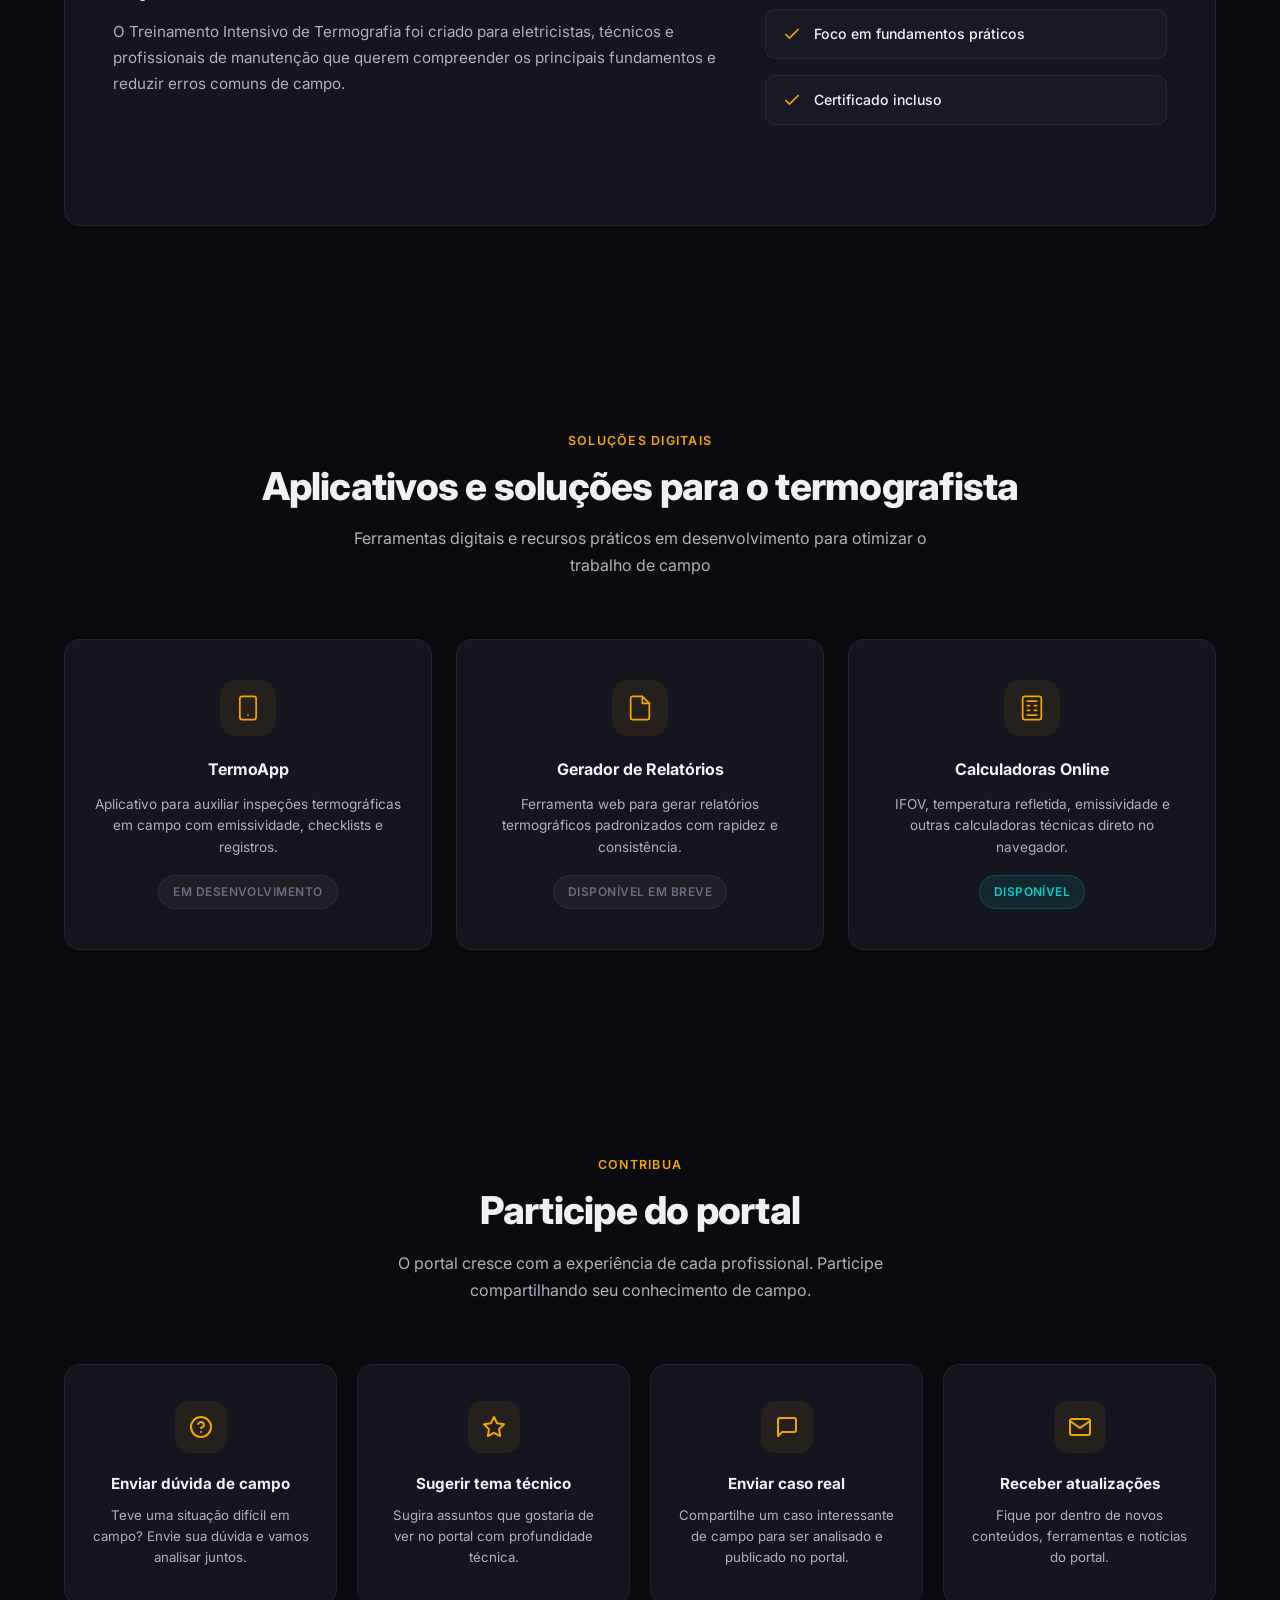
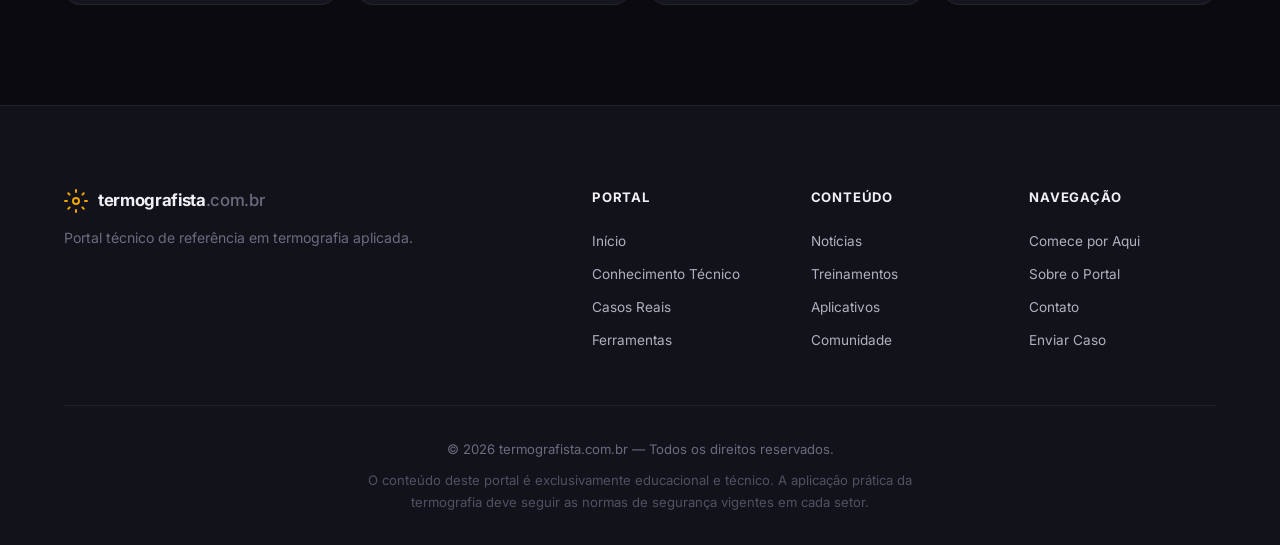
==== commit 397c1eb2: "cards deletados" ====
--- a/index.html
+++ b/index.html
@@ -462,55 +462,6 @@
                     <h3>Assistente de emissividade</h3>
                     <p>Encontre o valor de emissividade correto para diferentes materiais e superfícies.</p>
                     <span class="tool-badge">Assistente</span>
-                </a>
-                <a href="#" class="tool-card" id="tool-refletida">
-                    <div class="tool-icon">
-                        <svg width="24" height="24" viewBox="0 0 24 24" fill="none" stroke="currentColor"
-                            stroke-width="2" stroke-linecap="round" stroke-linejoin="round">
-                            <path d="M12 2v20M17 5H9.5a3.5 3.5 0 0 0 0 7h5a3.5 3.5 0 0 1 0 7H6" />
-                        </svg>
-                    </div>
-                    <h3>Cálculo de temperatura refletida</h3>
-                    <p>Determine a temperatura refletida aparente para configurar corretamente o termovisor.</p>
-                    <span class="tool-badge">Calculadora</span>
-                </a>
-                <a href="#" class="tool-card" id="tool-checklist">
-                    <div class="tool-icon">
-                        <svg width="24" height="24" viewBox="0 0 24 24" fill="none" stroke="currentColor"
-                            stroke-width="2" stroke-linecap="round" stroke-linejoin="round">
-                            <path d="M9 11l3 3L22 4" />
-                            <path d="M21 12v7a2 2 0 0 1-2 2H5a2 2 0 0 1-2-2V5a2 2 0 0 1 2-2h11" />
-                        </svg>
-                    </div>
-                    <h3>Checklist de inspeção</h3>
-                    <p>Lista de verificação completa para garantir que nenhum passo importante seja esquecido.</p>
-                    <span class="tool-badge">Checklist</span>
-                </a>
-                <a href="#" class="tool-card" id="tool-gerador">
-                    <div class="tool-icon">
-                        <svg width="24" height="24" viewBox="0 0 24 24" fill="none" stroke="currentColor"
-                            stroke-width="2" stroke-linecap="round" stroke-linejoin="round">
-                            <path d="M14 2H6a2 2 0 0 0-2 2v16a2 2 0 0 0 2 2h12a2 2 0 0 0 2-2V8z" />
-                            <polyline points="14 2 14 8 20 8" />
-                            <line x1="12" y1="18" x2="12" y2="12" />
-                            <line x1="9" y1="15" x2="15" y2="15" />
-                        </svg>
-                    </div>
-                    <h3>Gerador de texto para relatório</h3>
-                    <p>Gere descrições técnicas padronizadas para as anomalias mais comuns encontradas em campo.</p>
-                    <span class="tool-badge">Gerador</span>
-                </a>
-                <a href="#" class="tool-card" id="tool-verificador">
-                    <div class="tool-icon">
-                        <svg width="24" height="24" viewBox="0 0 24 24" fill="none" stroke="currentColor"
-                            stroke-width="2" stroke-linecap="round" stroke-linejoin="round">
-                            <path d="M22 11.08V12a10 10 0 1 1-5.93-9.14" />
-                            <polyline points="22 4 12 14.01 9 11.01" />
-                        </svg>
-                    </div>
-                    <h3>Verificador de consistência</h3>
-                    <p>Verifique se o achado térmico é consistente com base nos parâmetros informados.</p>
-                    <span class="tool-badge">Verificador</span>
                 </a>
             </div>
         </div>
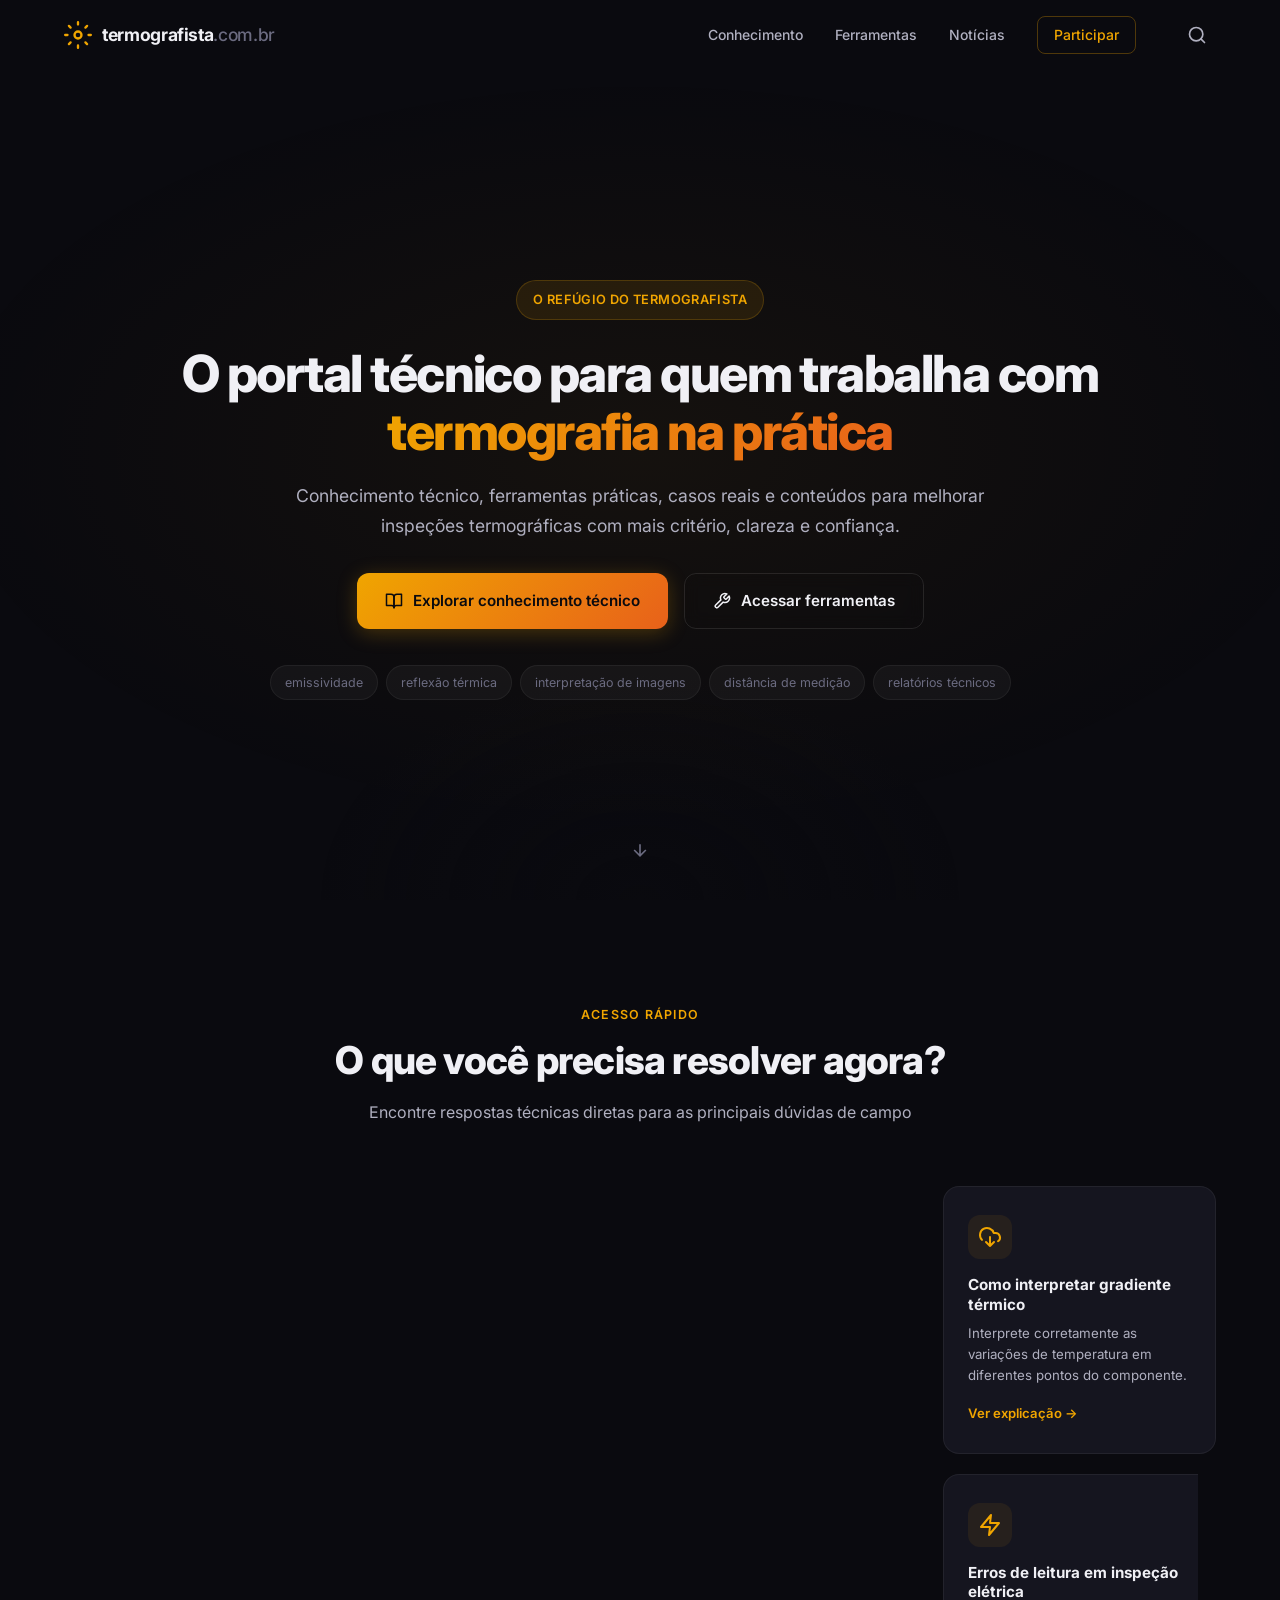
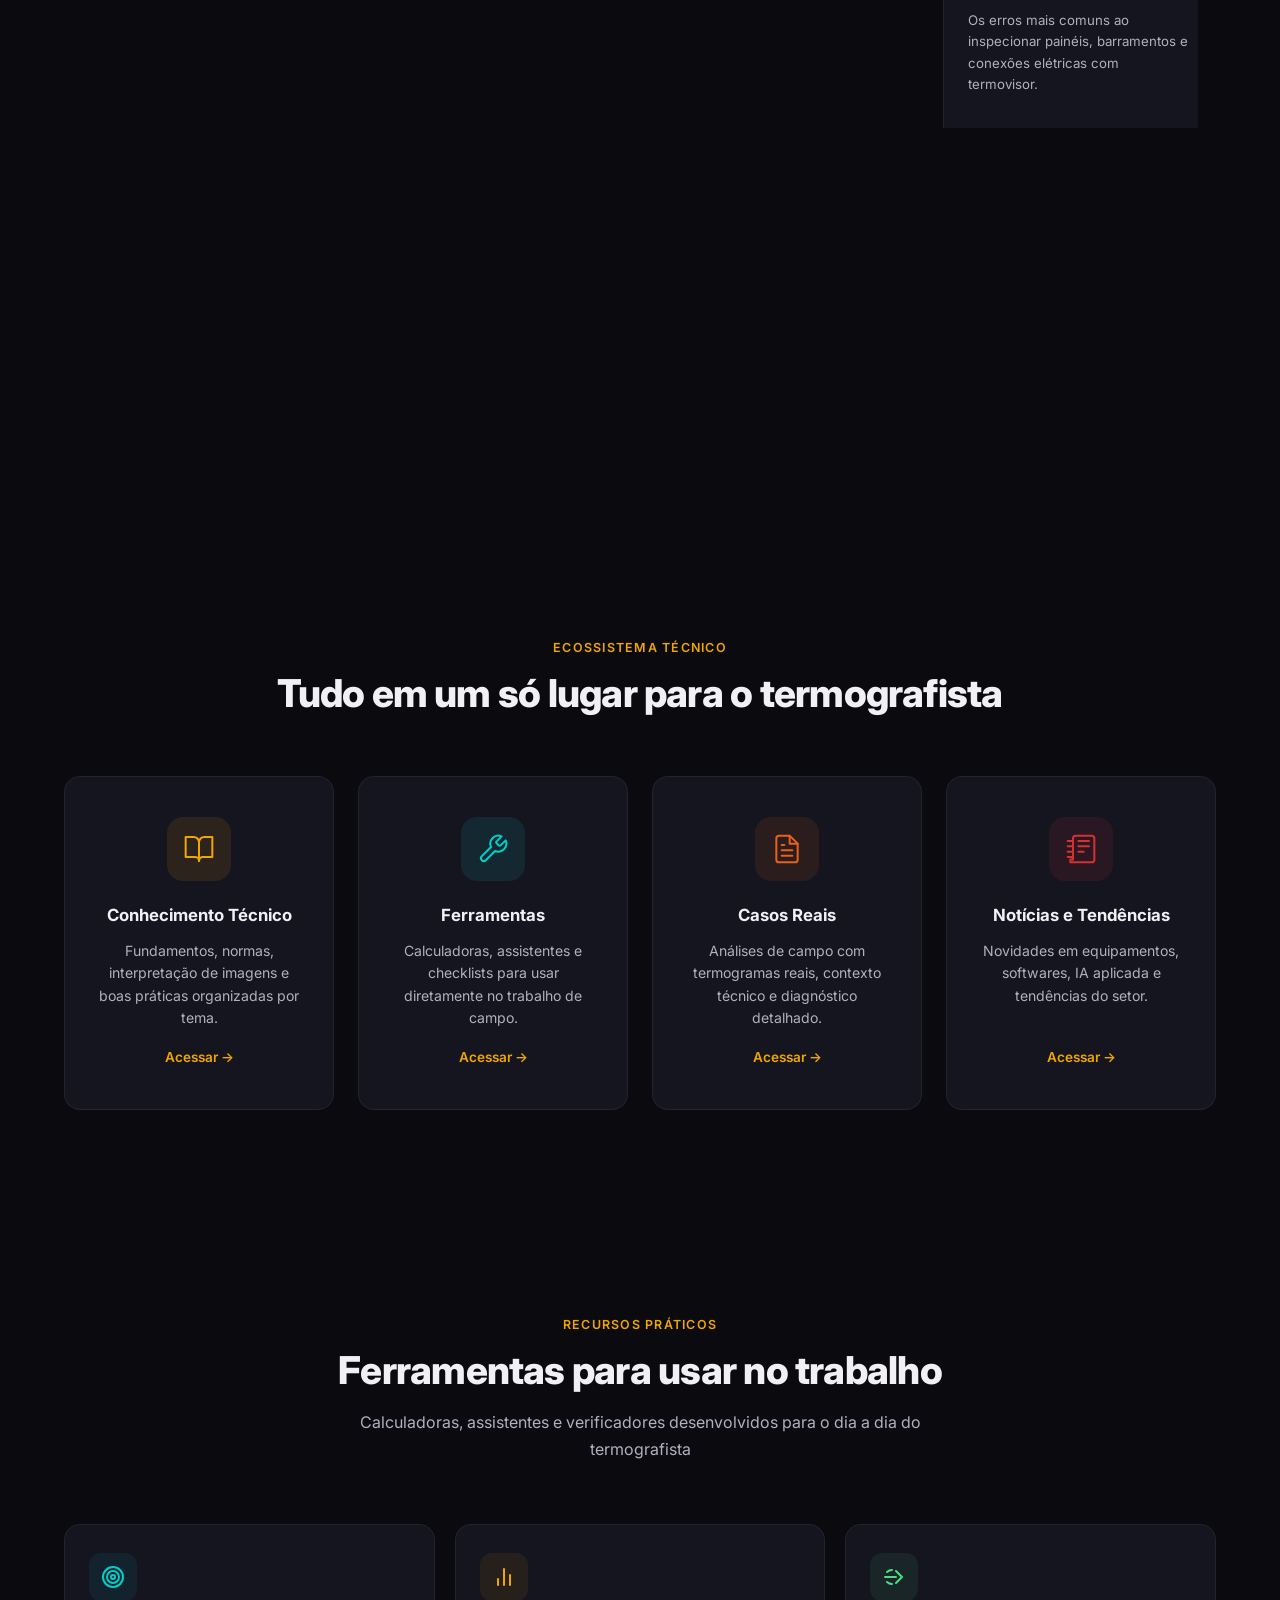
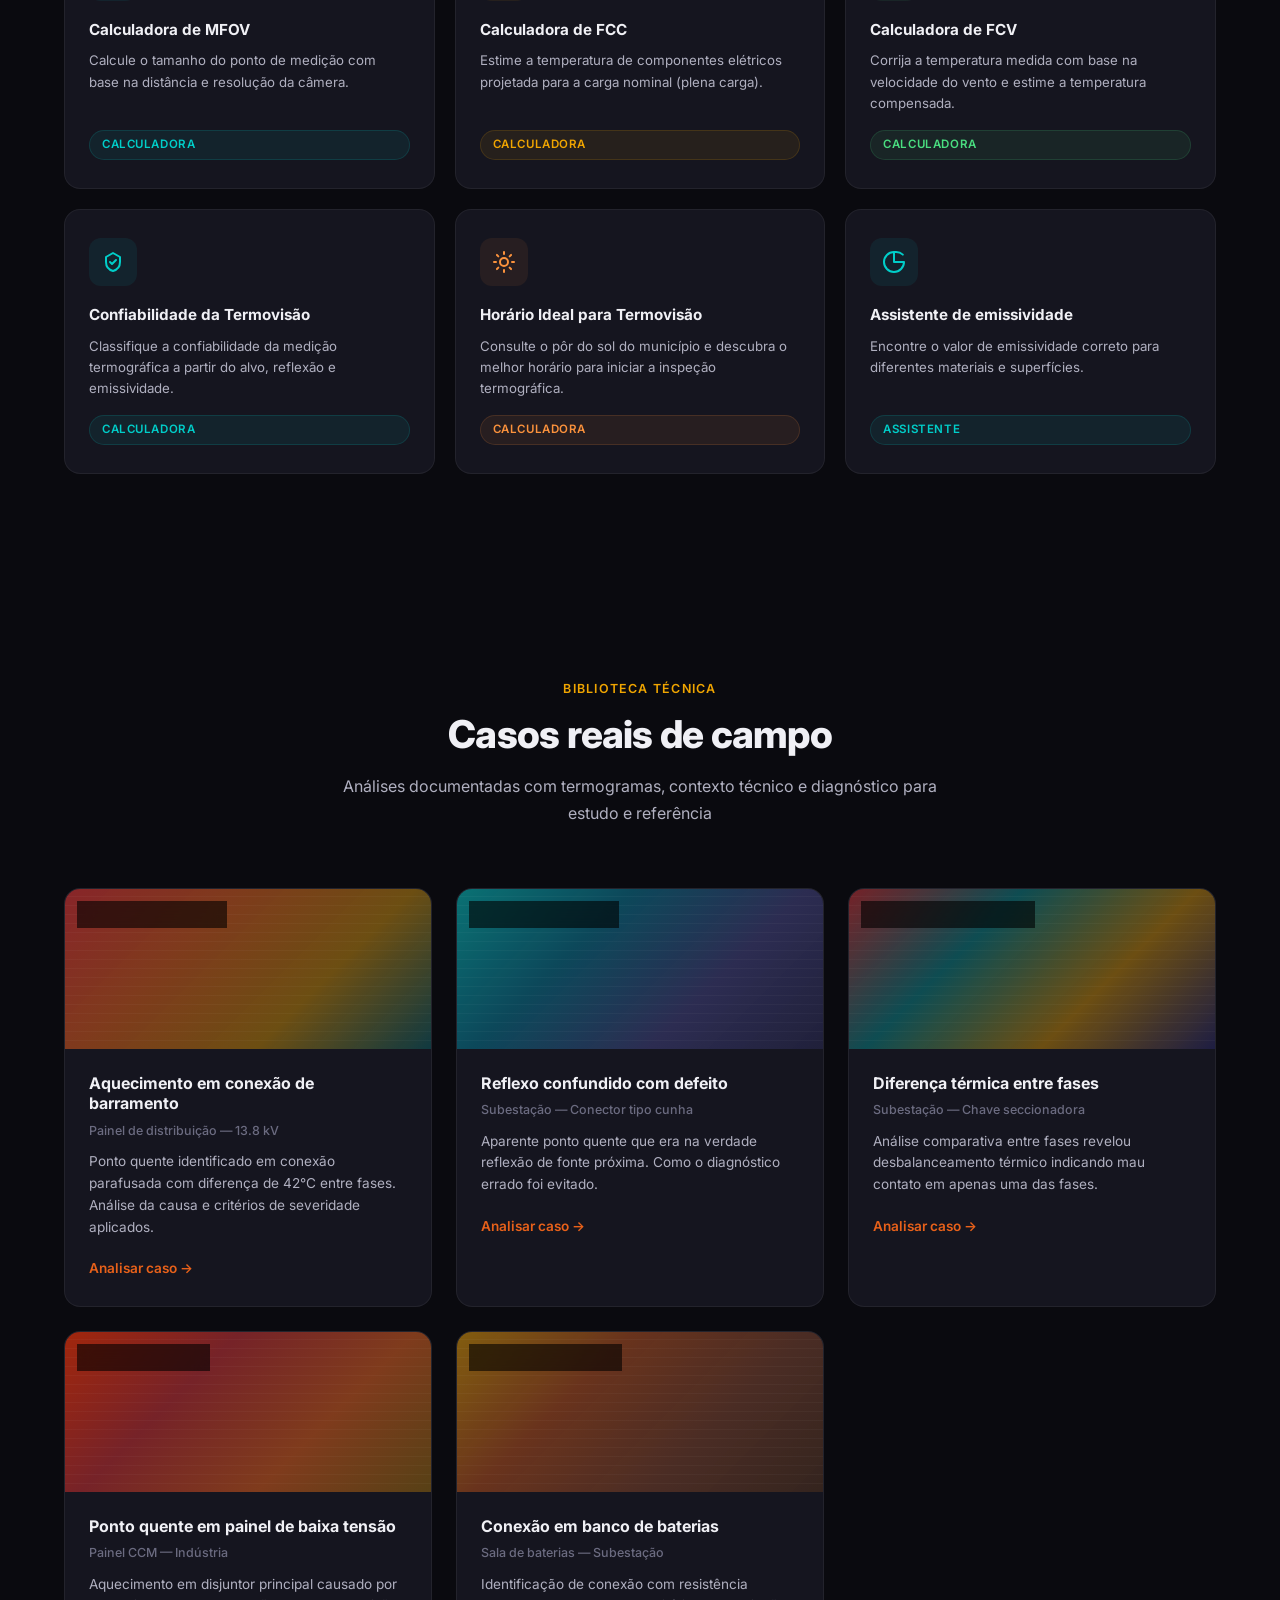
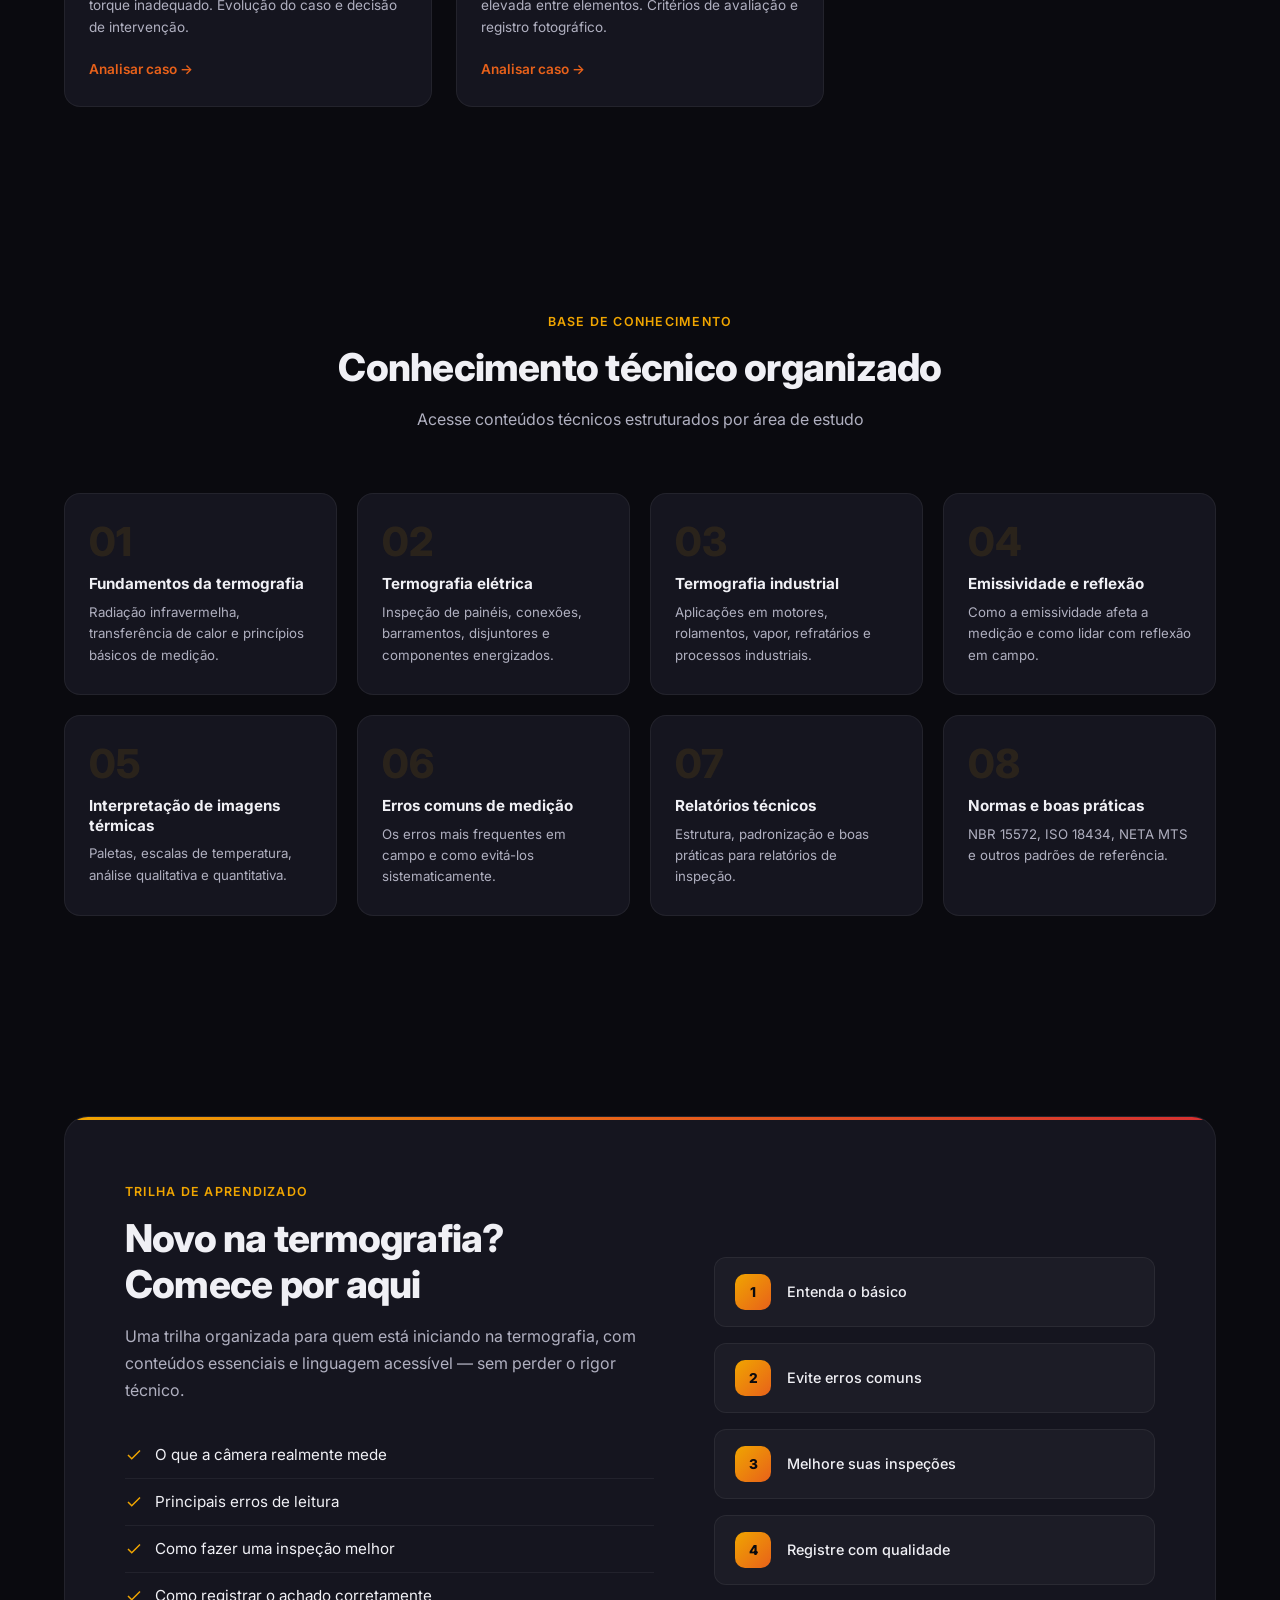
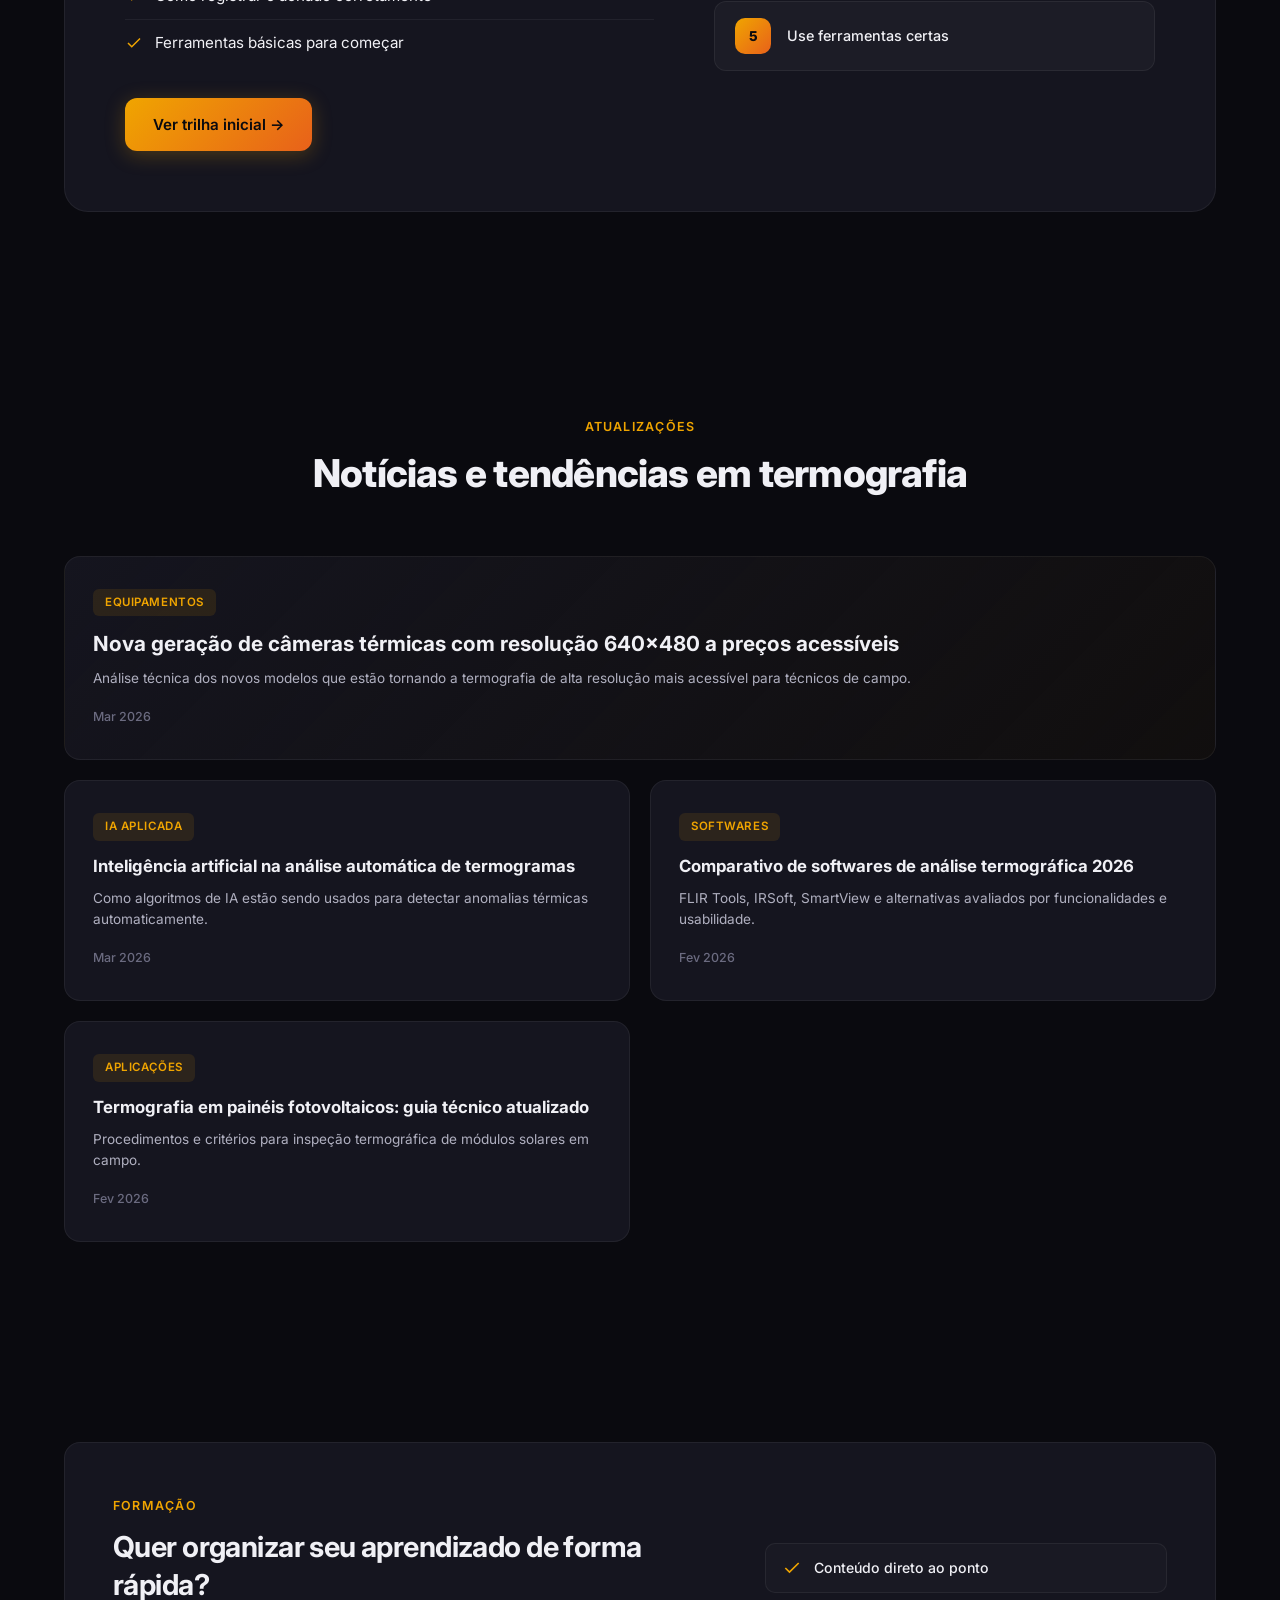
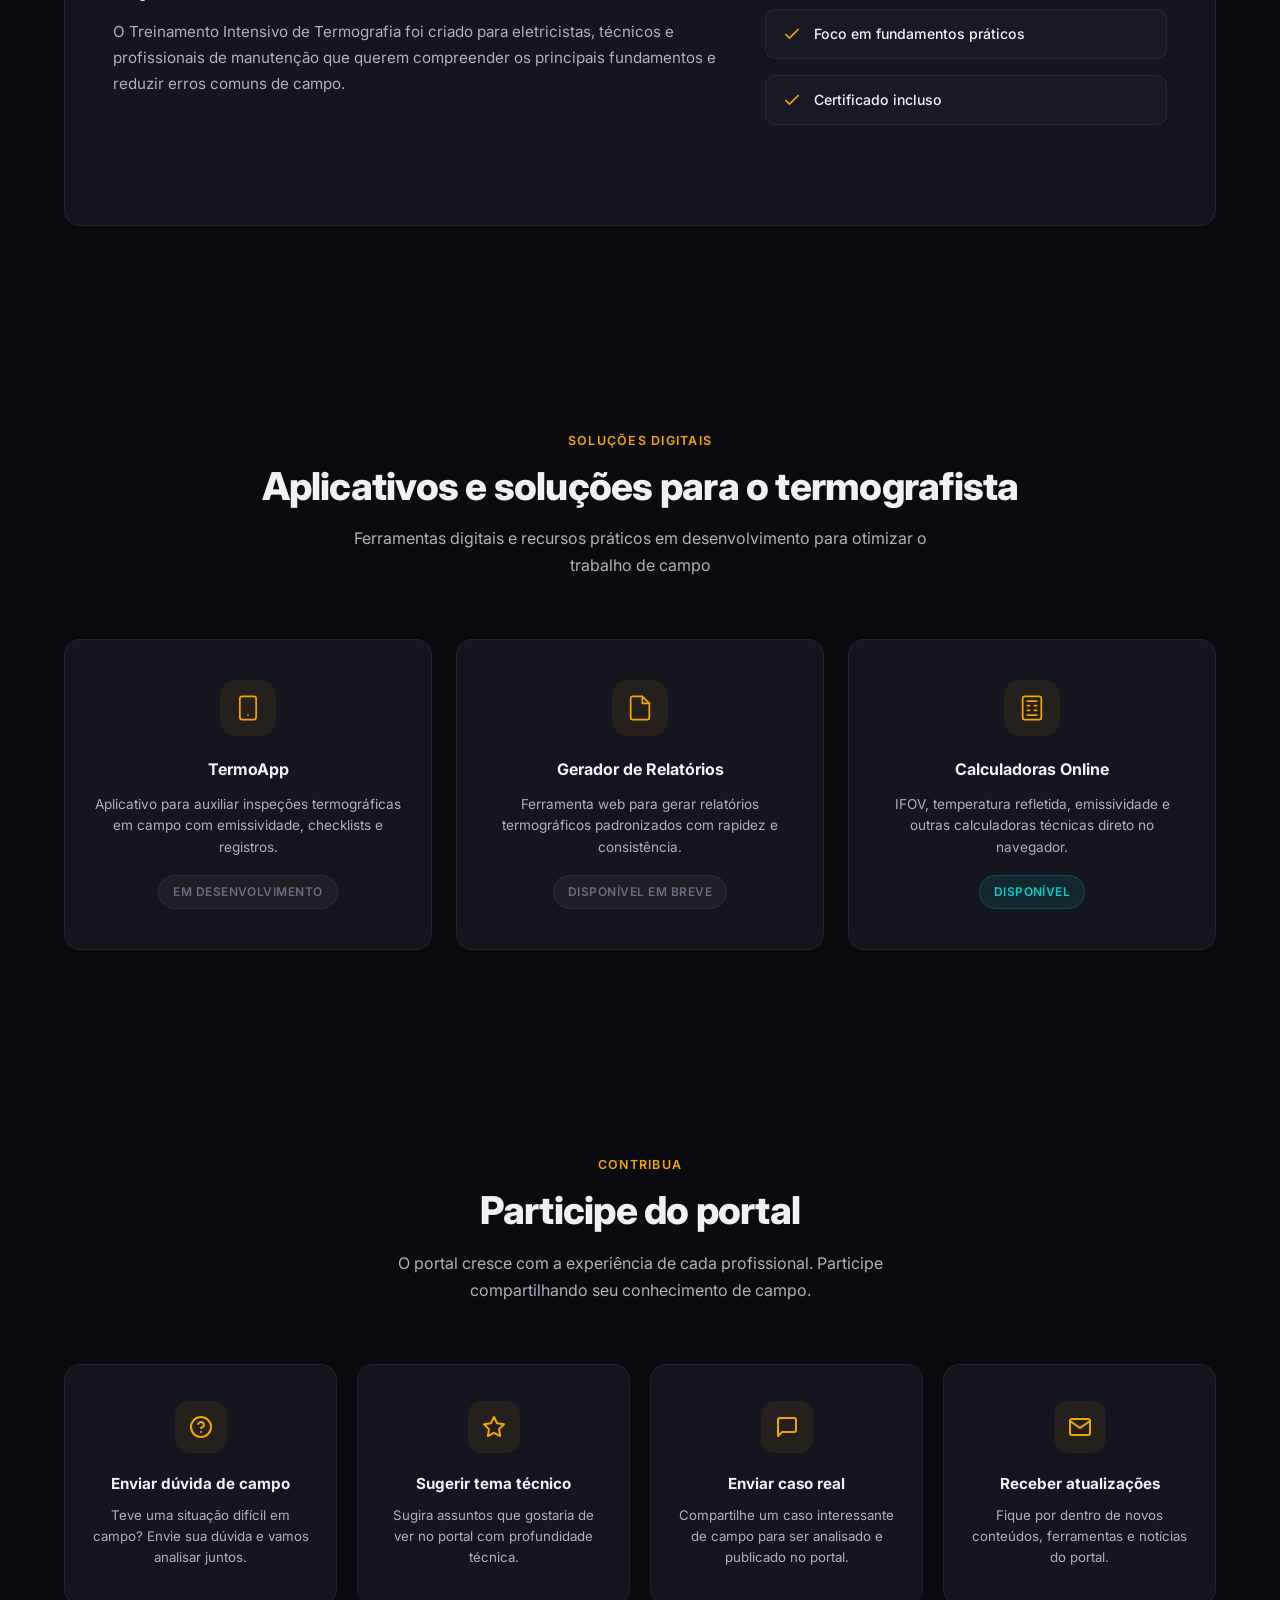
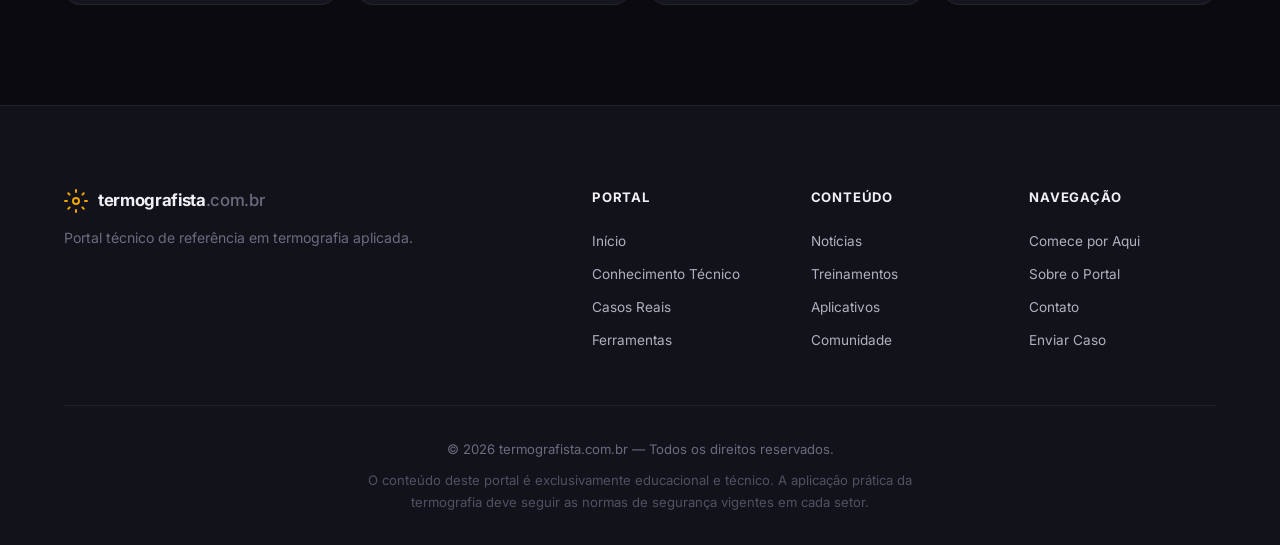
==== commit f961f4fd: "Assistente da emissividade" ====
--- a/index.html
+++ b/index.html
@@ -451,7 +451,7 @@
                     <p>Consulte o pôr do sol do município e descubra o melhor horário para iniciar a inspeção termográfica.</p>
                     <span class="tool-badge" style="background: rgba(251, 146, 60, 0.08); border-color: rgba(251, 146, 60, 0.15); color: #fb923c;">Calculadora</span>
                 </a>
-                <a href="#" class="tool-card" id="tool-emissividade">
+                <a href="assistente-emissividade.html" class="tool-card" id="tool-emissividade">
                     <div class="tool-icon">
                         <svg width="24" height="24" viewBox="0 0 24 24" fill="none" stroke="currentColor"
                             stroke-width="2" stroke-linecap="round" stroke-linejoin="round">
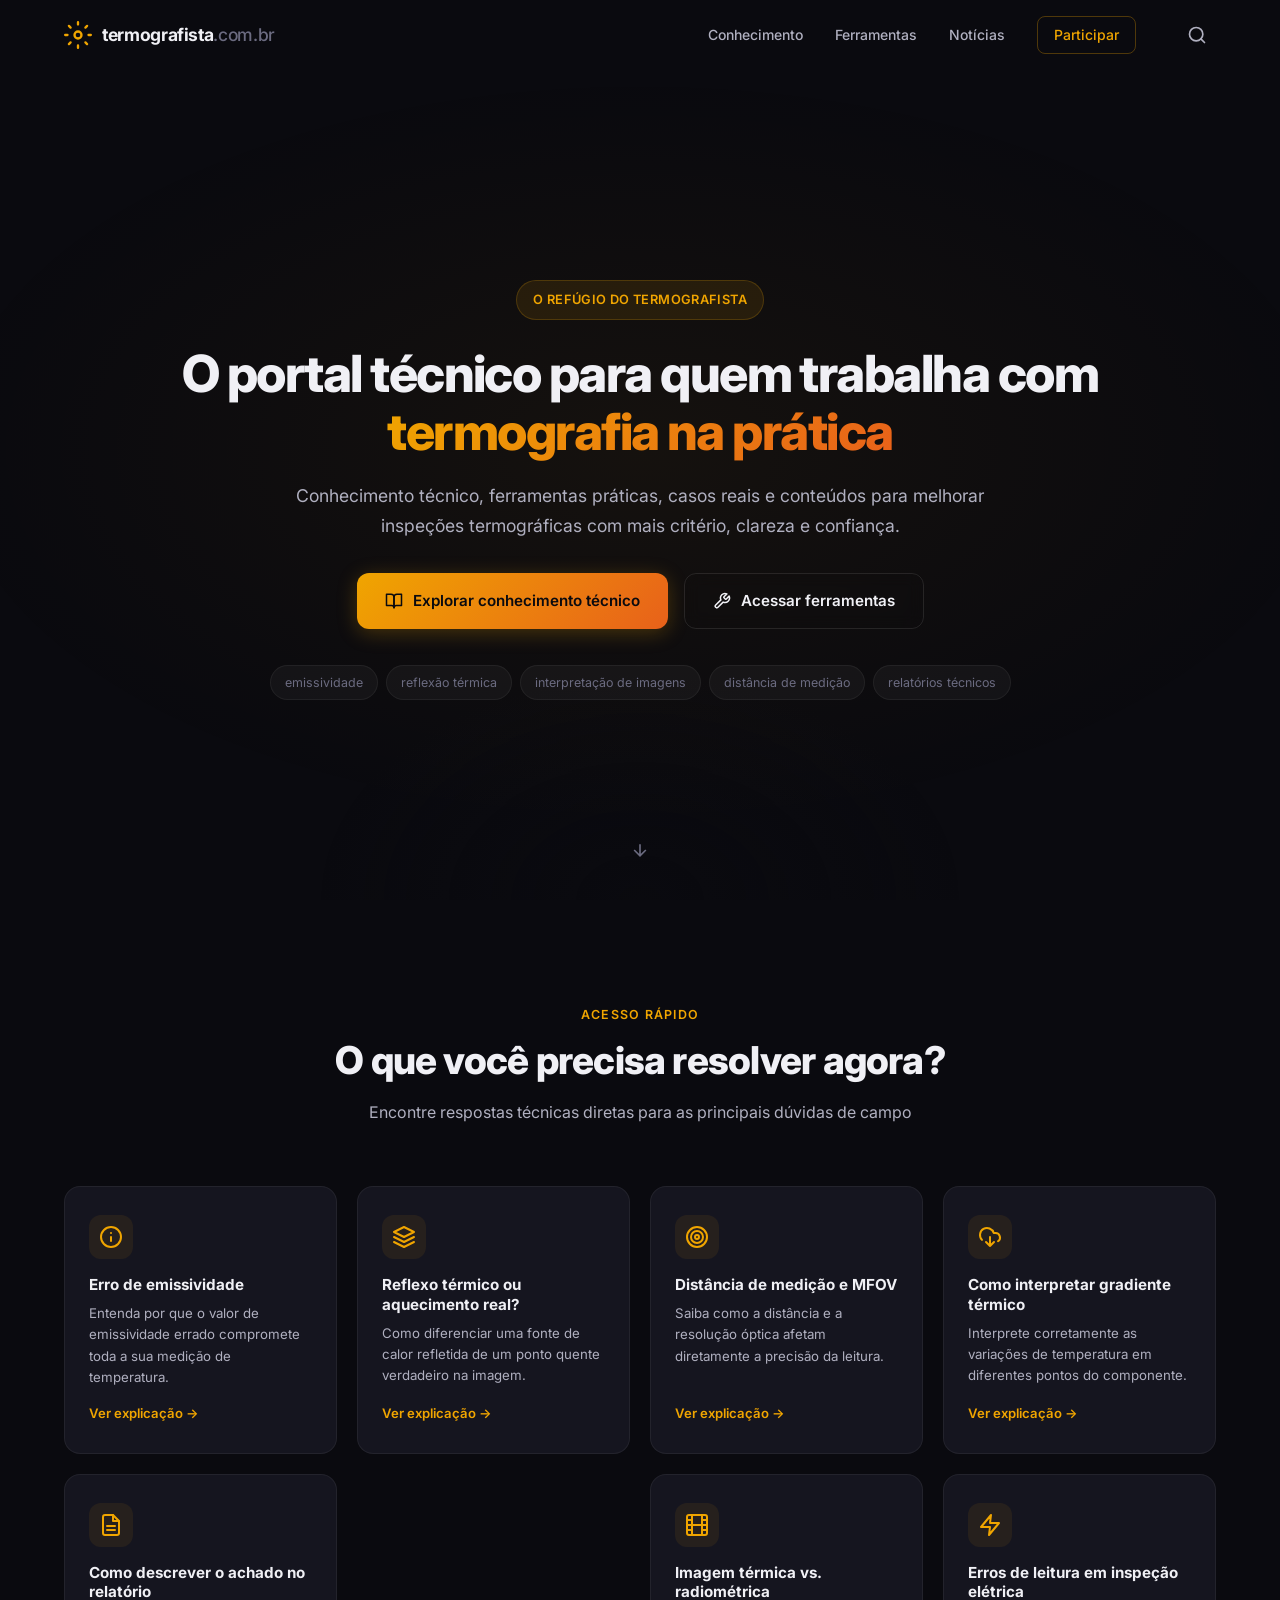
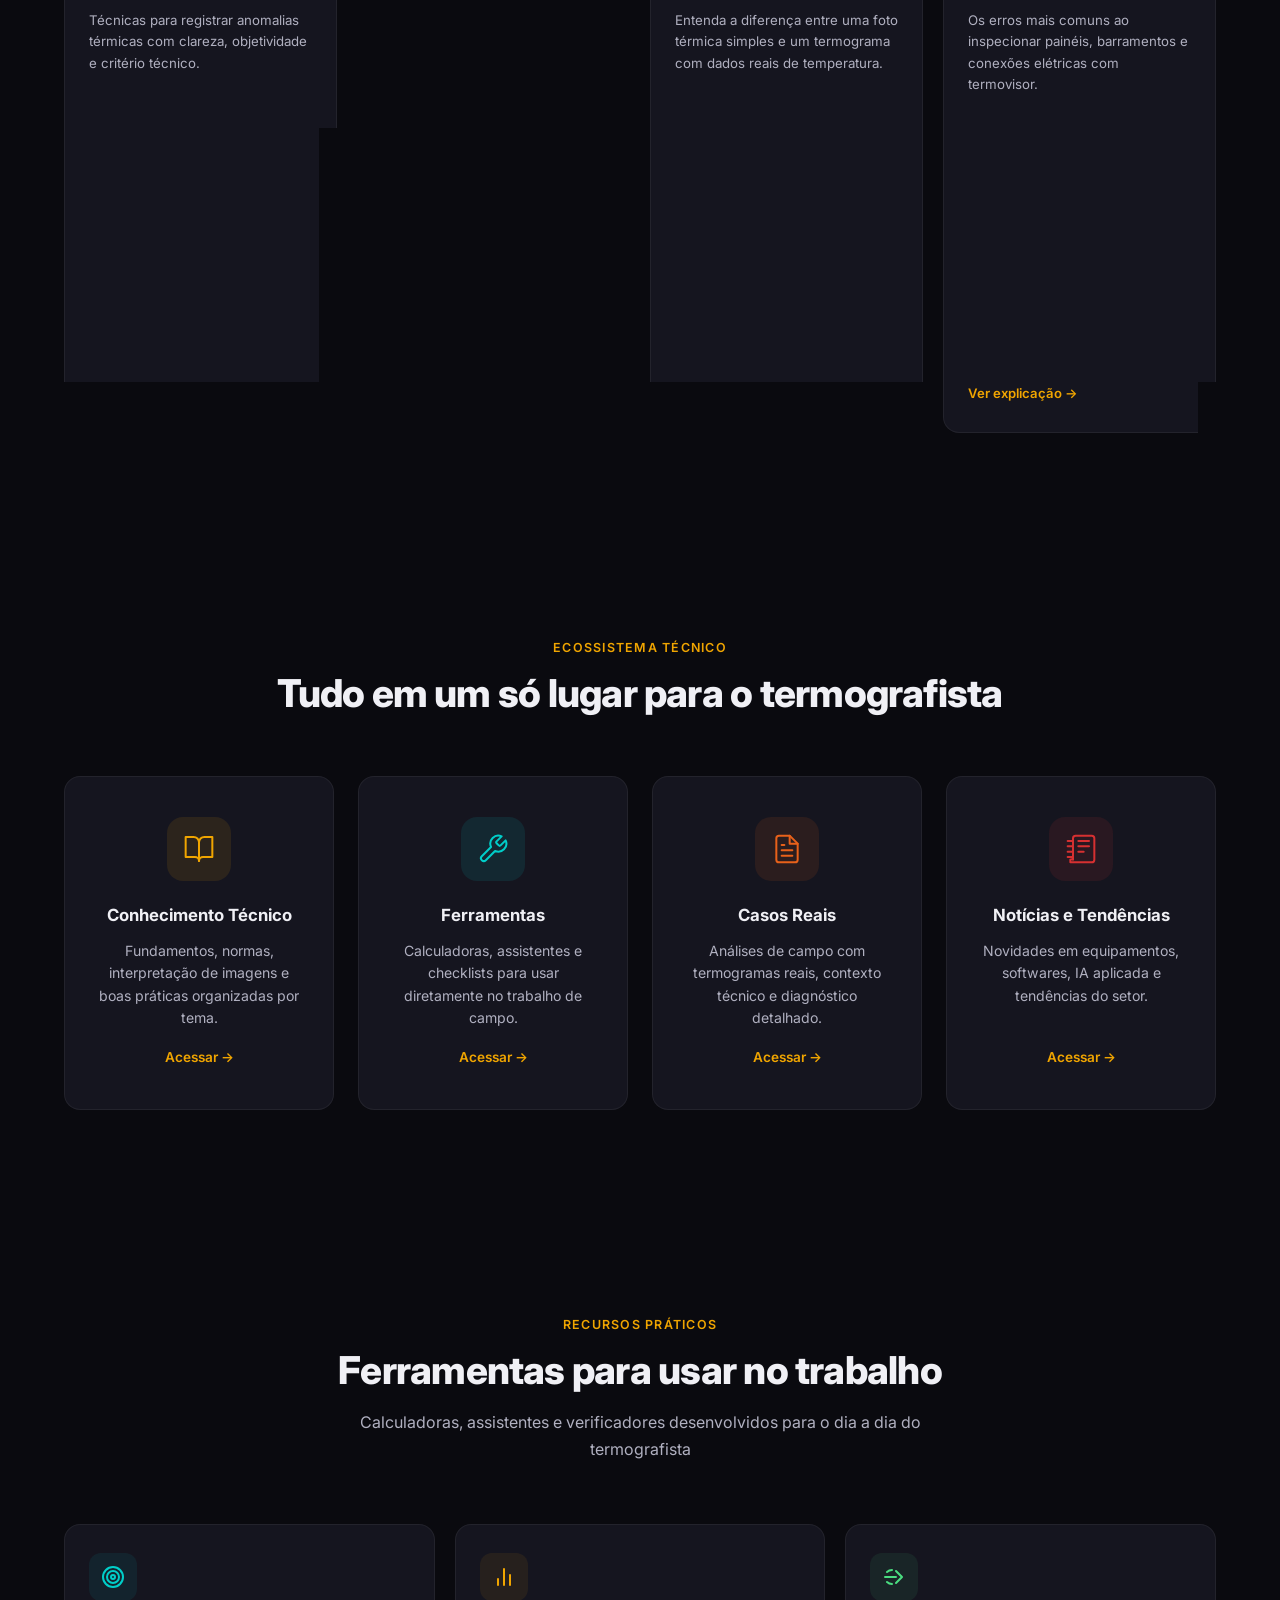
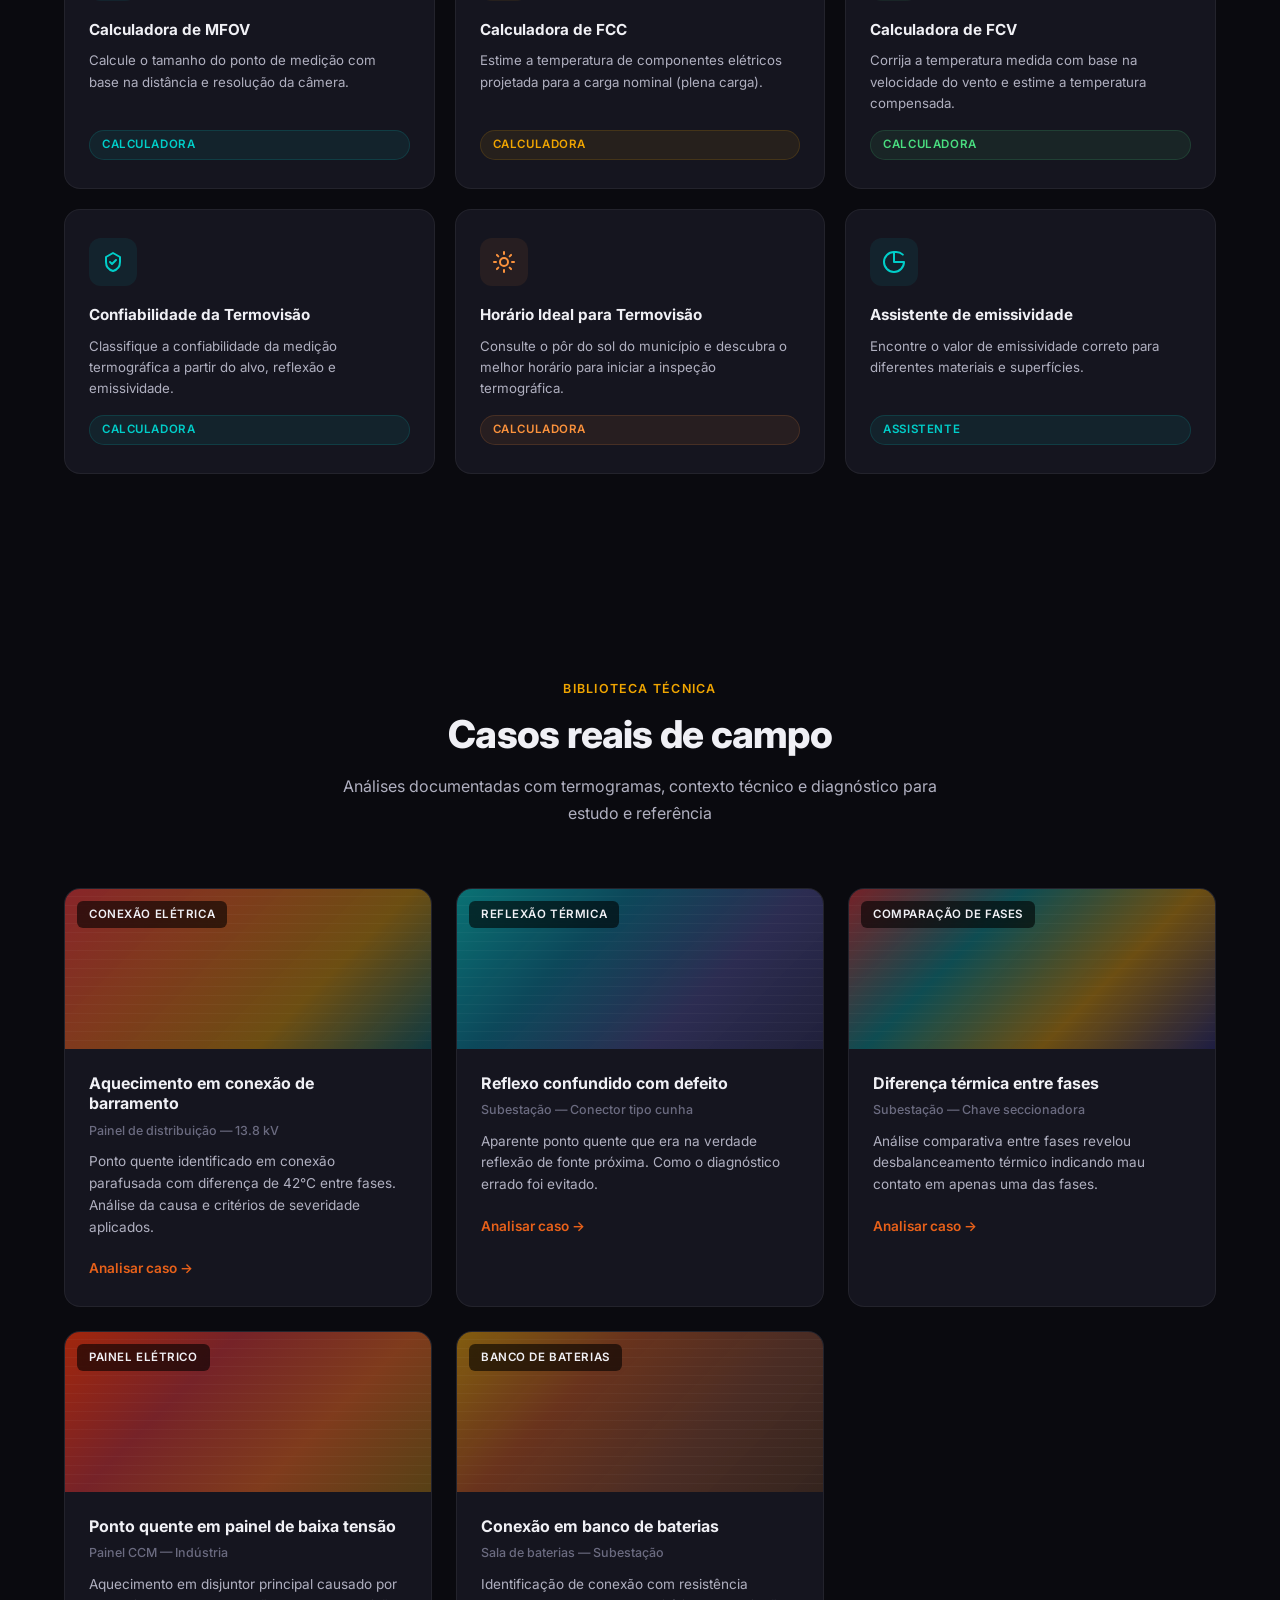
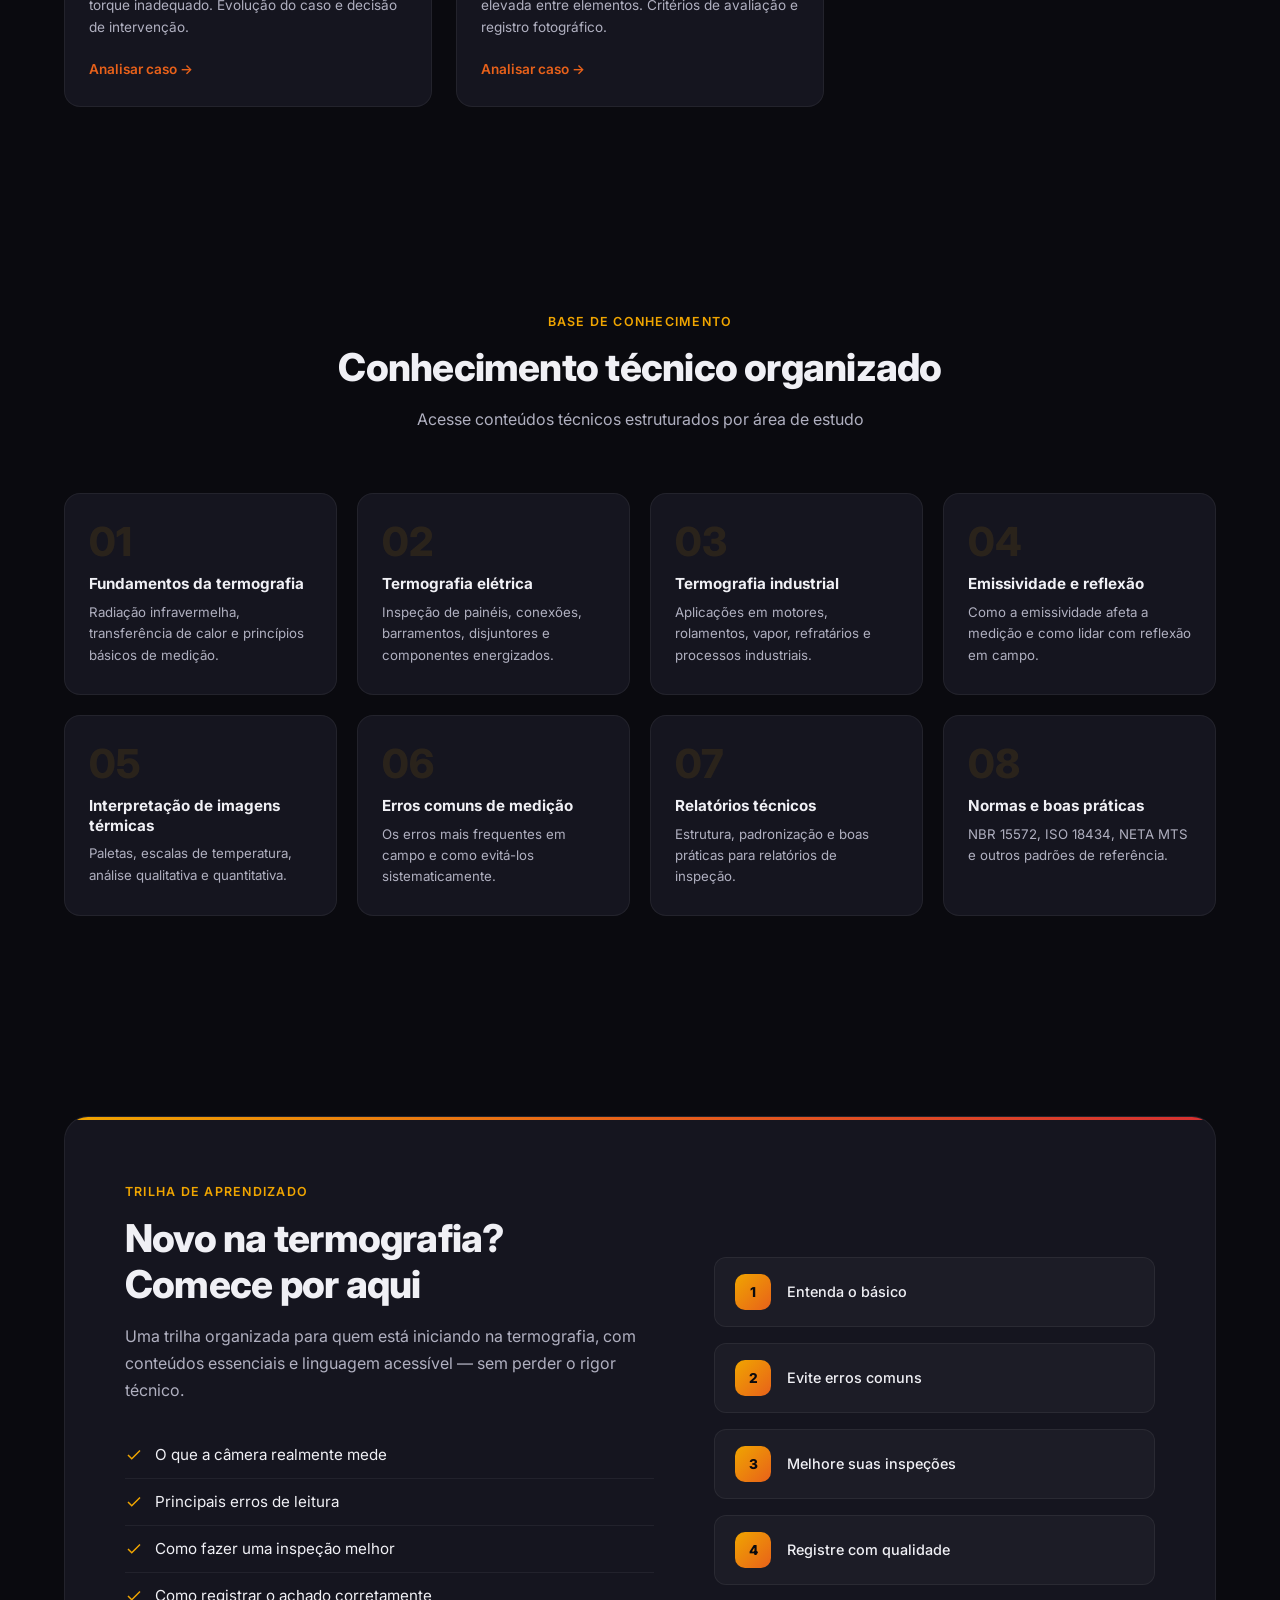
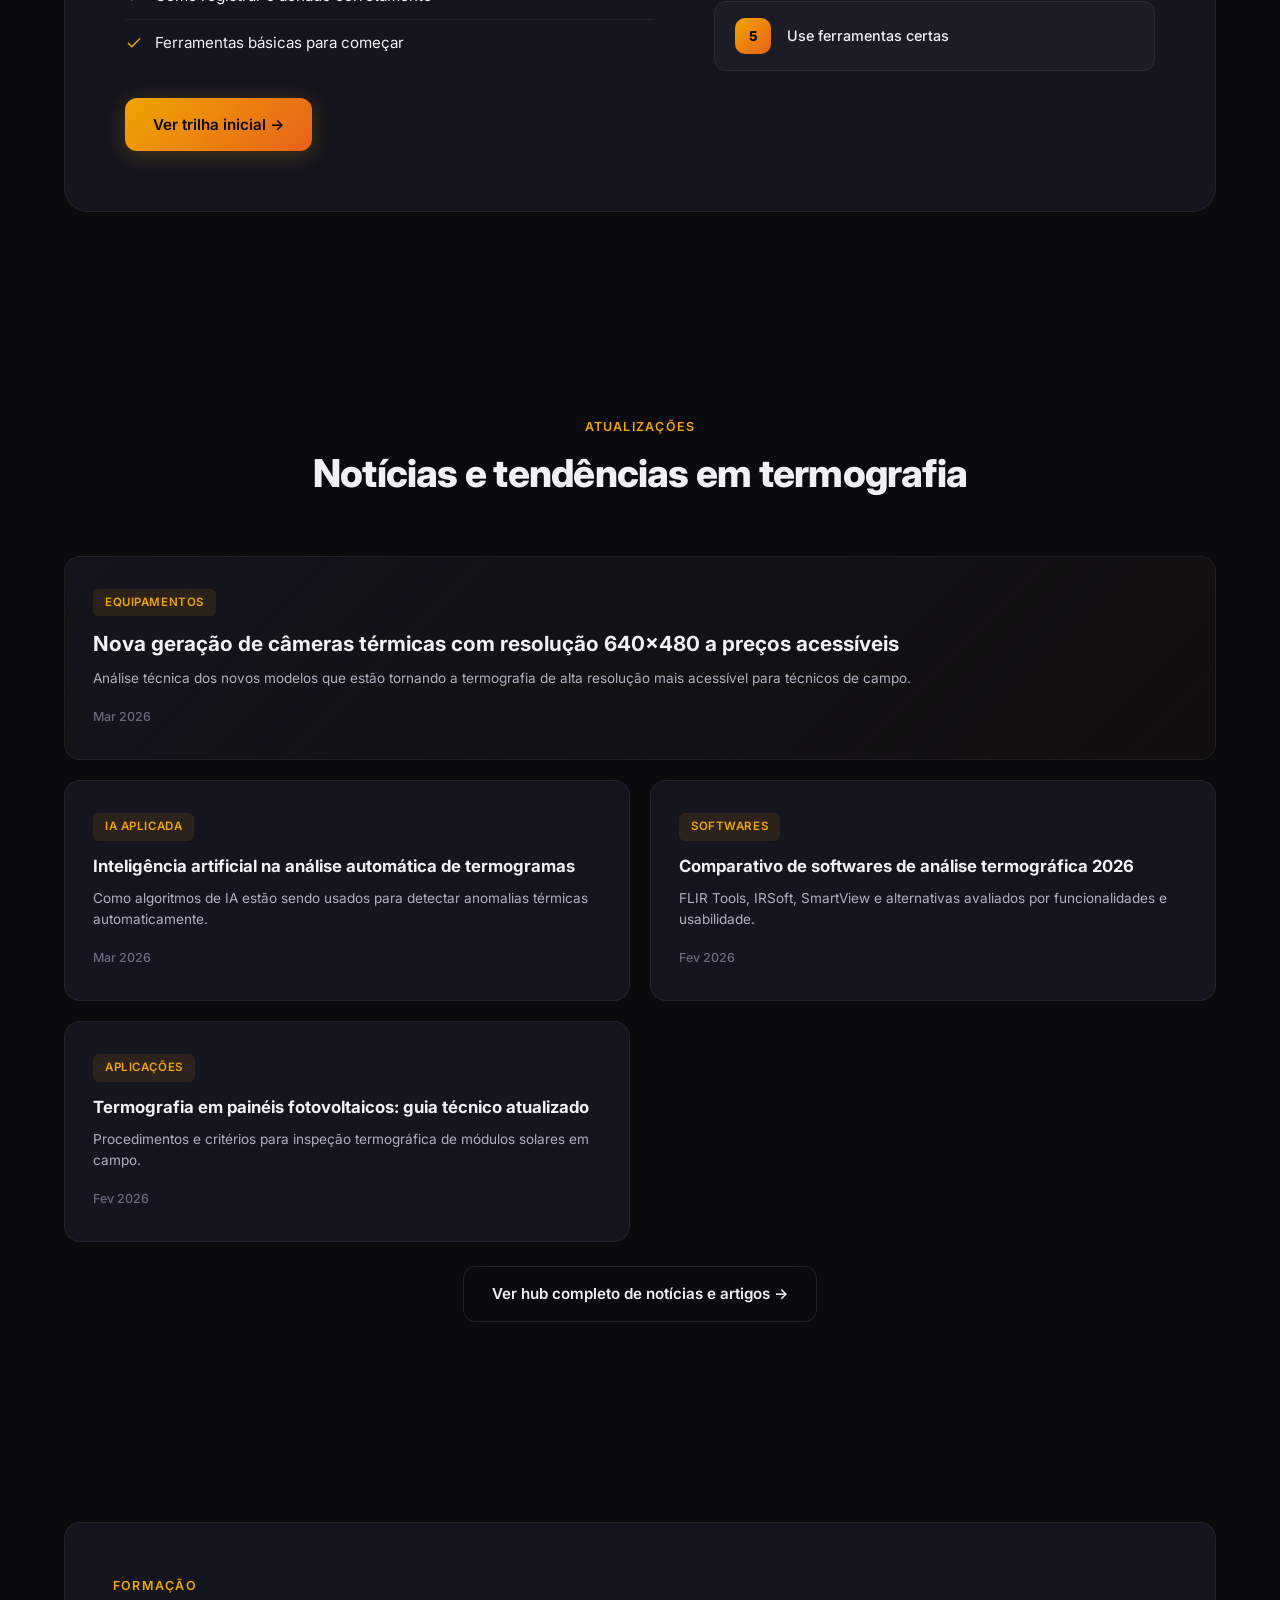
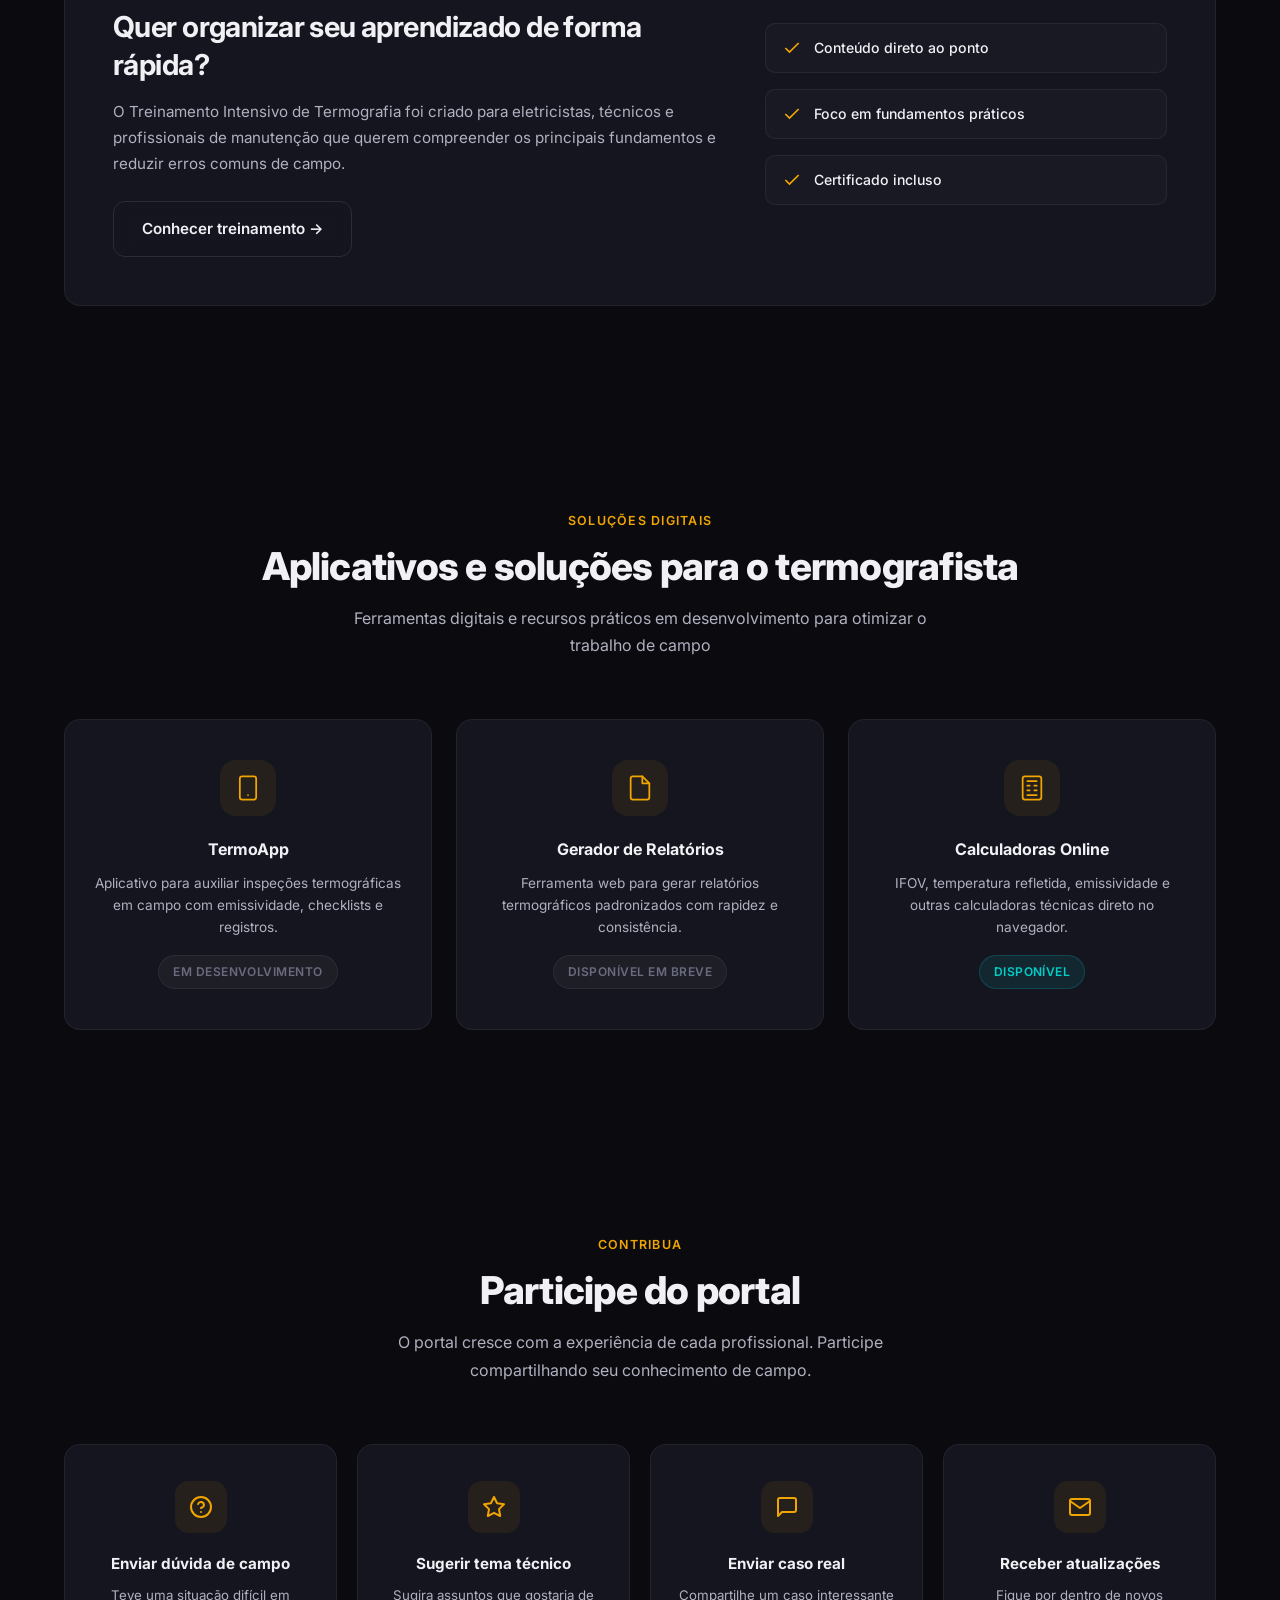
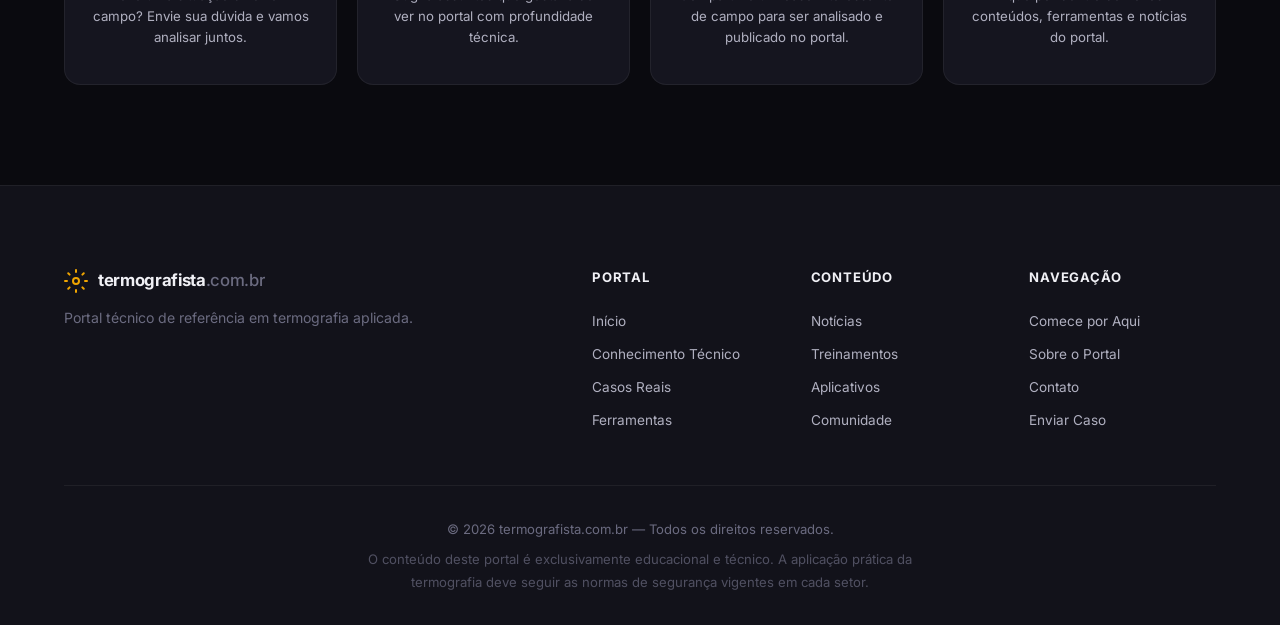
==== commit 002951ea: "index" ====
--- a/index.html
+++ b/index.html
@@ -70,7 +70,7 @@
             <div class="nav-links" id="navLinks">
                 <a href="#conhecimento" class="nav-link">Conhecimento</a>
                 <a href="#ferramentas" class="nav-link">Ferramentas</a>
-                <a href="#noticias" class="nav-link">Notícias</a>
+                <a href="noticias/index.html" class="nav-link">Notícias</a>
                 <a href="#comunidade" class="nav-link nav-link-cta">Participar</a>
                 
                 <!-- Barra de Pesquisa Expansível -->
@@ -353,7 +353,7 @@
                     <p>Análises de campo com termogramas reais, contexto técnico e diagnóstico detalhado.</p>
                     <span class="pilar-link">Acessar →</span>
                 </a>
-                <a href="#noticias" class="pilar-card" id="pilar-noticias">
+                <a href="noticias/index.html" class="pilar-card" id="pilar-noticias">
                     <div class="pilar-icon pilar-icon-noticias">
                         <svg width="32" height="32" viewBox="0 0 24 24" fill="none" stroke="currentColor"
                             stroke-width="1.5" stroke-linecap="round" stroke-linejoin="round">
@@ -693,31 +693,34 @@
                 <h2 class="section-title">Notícias e tendências em termografia</h2>
             </div>
             <div class="noticias-grid">
-                <a href="#" class="noticia-card noticia-featured" id="noticia-1">
+                <a href="noticias/artigo.html?slug=nova-geracao-cameras-termicas-campo" class="noticia-card noticia-featured" id="noticia-1">
                     <div class="noticia-category">Equipamentos</div>
                     <h3>Nova geração de câmeras térmicas com resolução 640×480 a preços acessíveis</h3>
                     <p>Análise técnica dos novos modelos que estão tornando a termografia de alta resolução mais
                         acessível para técnicos de campo.</p>
                     <span class="noticia-date">Mar 2026</span>
                 </a>
-                <a href="#" class="noticia-card" id="noticia-2">
+                <a href="noticias/artigo.html?slug=inteligencia-artificial-analise-termogramas" class="noticia-card" id="noticia-2">
                     <div class="noticia-category">IA Aplicada</div>
                     <h3>Inteligência artificial na análise automática de termogramas</h3>
                     <p>Como algoritmos de IA estão sendo usados para detectar anomalias térmicas automaticamente.</p>
                     <span class="noticia-date">Mar 2026</span>
                 </a>
-                <a href="#" class="noticia-card" id="noticia-3">
+                <a href="noticias/artigo.html?slug=comparativo-softwares-analise-termografica" class="noticia-card" id="noticia-3">
                     <div class="noticia-category">Softwares</div>
                     <h3>Comparativo de softwares de análise termográfica 2026</h3>
                     <p>FLIR Tools, IRSoft, SmartView e alternativas avaliados por funcionalidades e usabilidade.</p>
                     <span class="noticia-date">Fev 2026</span>
                 </a>
-                <a href="#" class="noticia-card" id="noticia-4">
+                <a href="noticias/artigo.html?slug=termografia-paineis-fotovoltaicos-guia-atualizado" class="noticia-card" id="noticia-4">
                     <div class="noticia-category">Aplicações</div>
                     <h3>Termografia em painéis fotovoltaicos: guia técnico atualizado</h3>
                     <p>Procedimentos e critérios para inspeção termográfica de módulos solares em campo.</p>
                     <span class="noticia-date">Fev 2026</span>
                 </a>
+            </div>
+            <div style="margin-top: 24px; text-align: center;">
+                <a href="noticias/index.html" class="btn btn-secondary">Ver hub completo de notícias e artigos →</a>
             </div>
         </div>
     </section>
@@ -858,7 +861,7 @@
                     <h3>Enviar caso real</h3>
                     <p>Compartilhe um caso interessante de campo para ser analisado e publicado no portal.</p>
                 </a>
-                <a href="#" class="community-card" id="community-atualizacoes">
+                <a href="noticias/index.html" class="community-card" id="community-atualizacoes">
                     <div class="community-icon">
                         <svg width="24" height="24" viewBox="0 0 24 24" fill="none" stroke="currentColor"
                             stroke-width="2" stroke-linecap="round" stroke-linejoin="round">
@@ -900,7 +903,7 @@
                     </div>
                     <div class="footer-col">
                         <h4>Conteúdo</h4>
-                        <a href="#noticias">Notícias</a>
+                        <a href="noticias/index.html">Notícias</a>
                         <a href="#treinamento">Treinamentos</a>
                         <a href="#apps">Aplicativos</a>
                         <a href="#comunidade">Comunidade</a>
